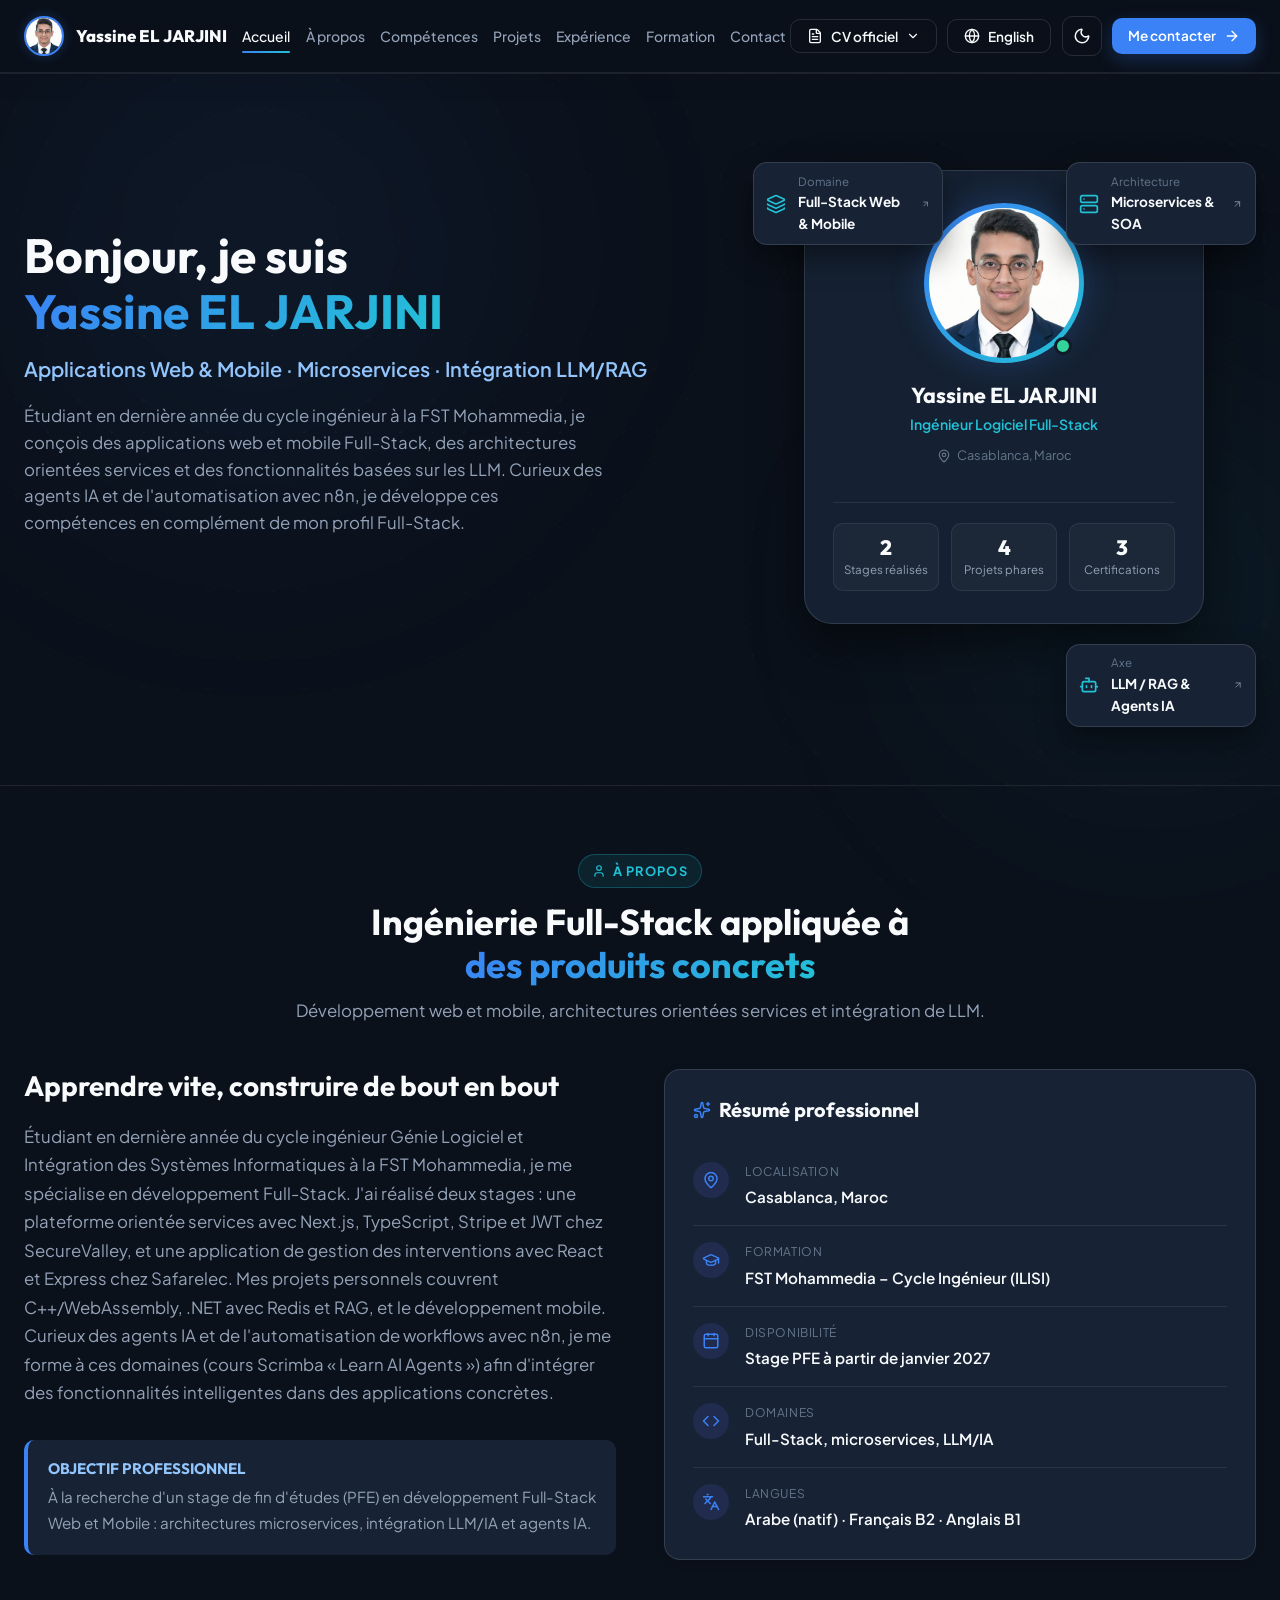
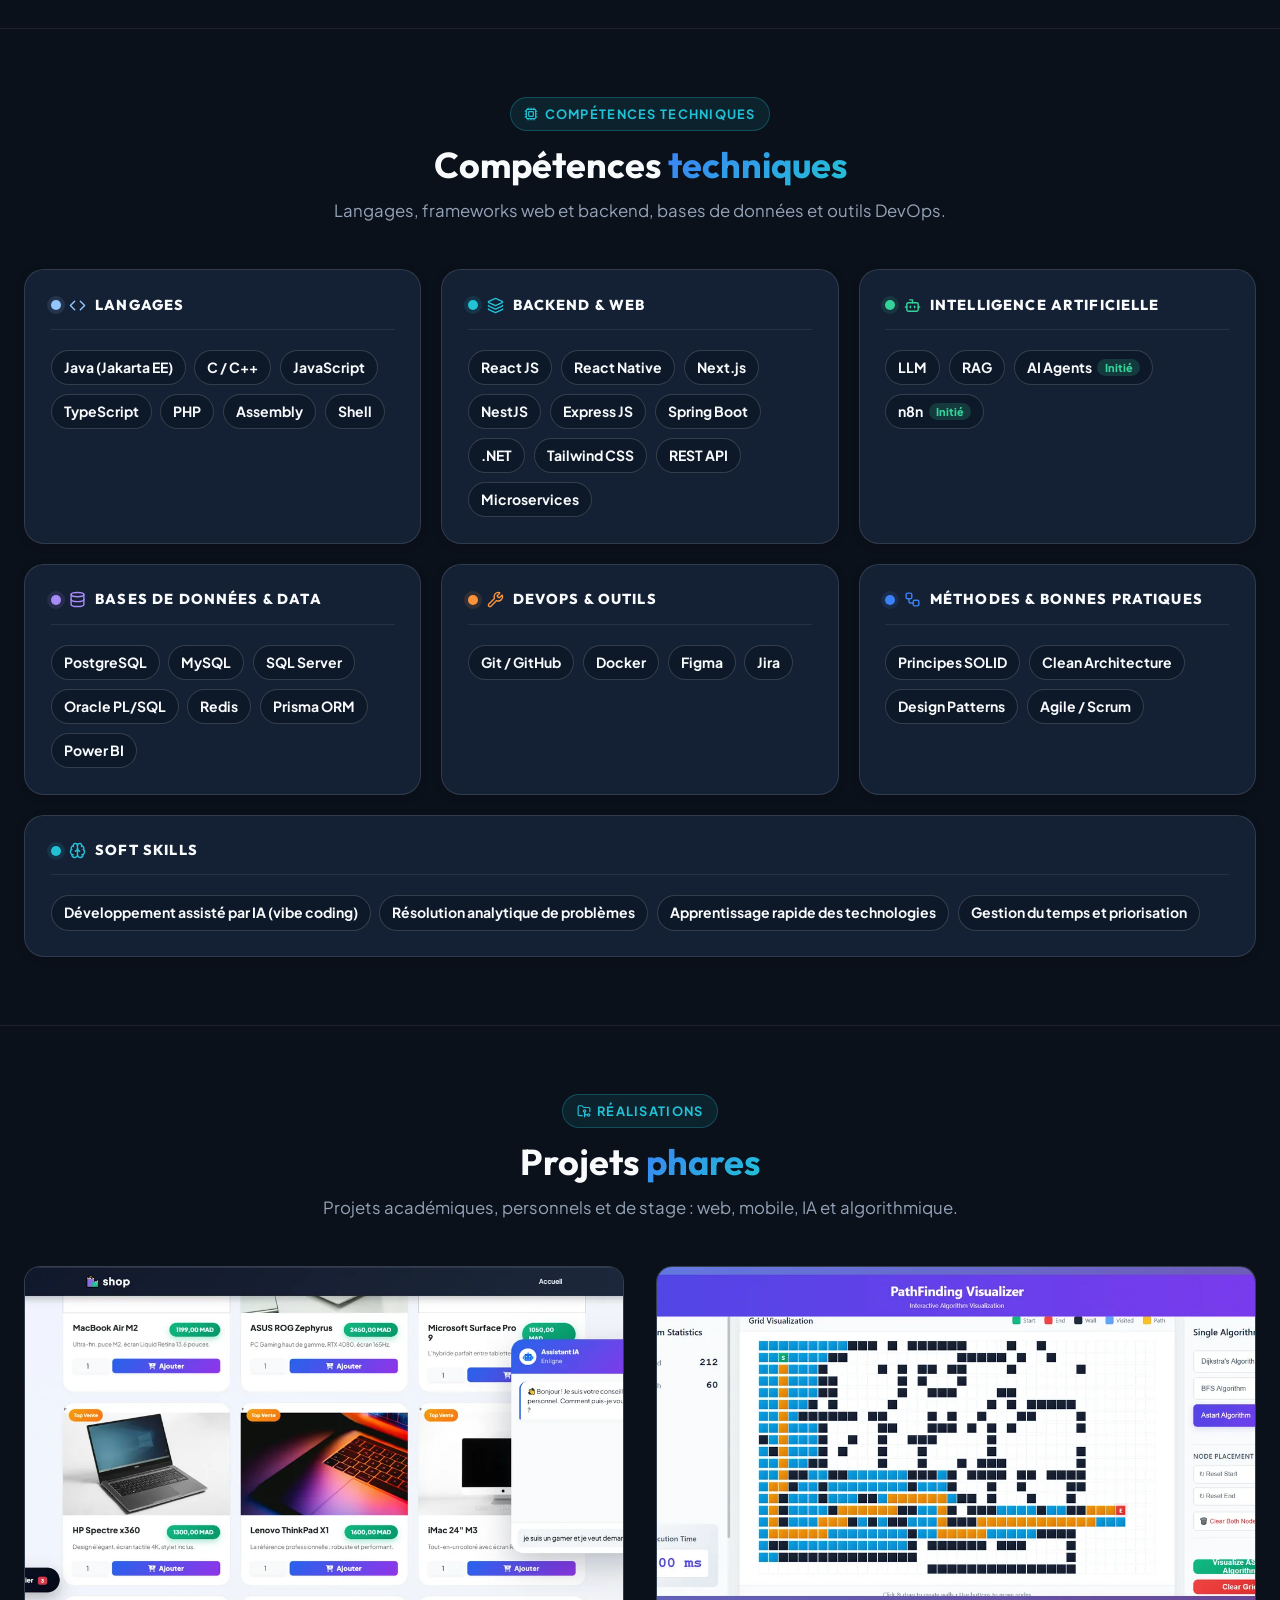
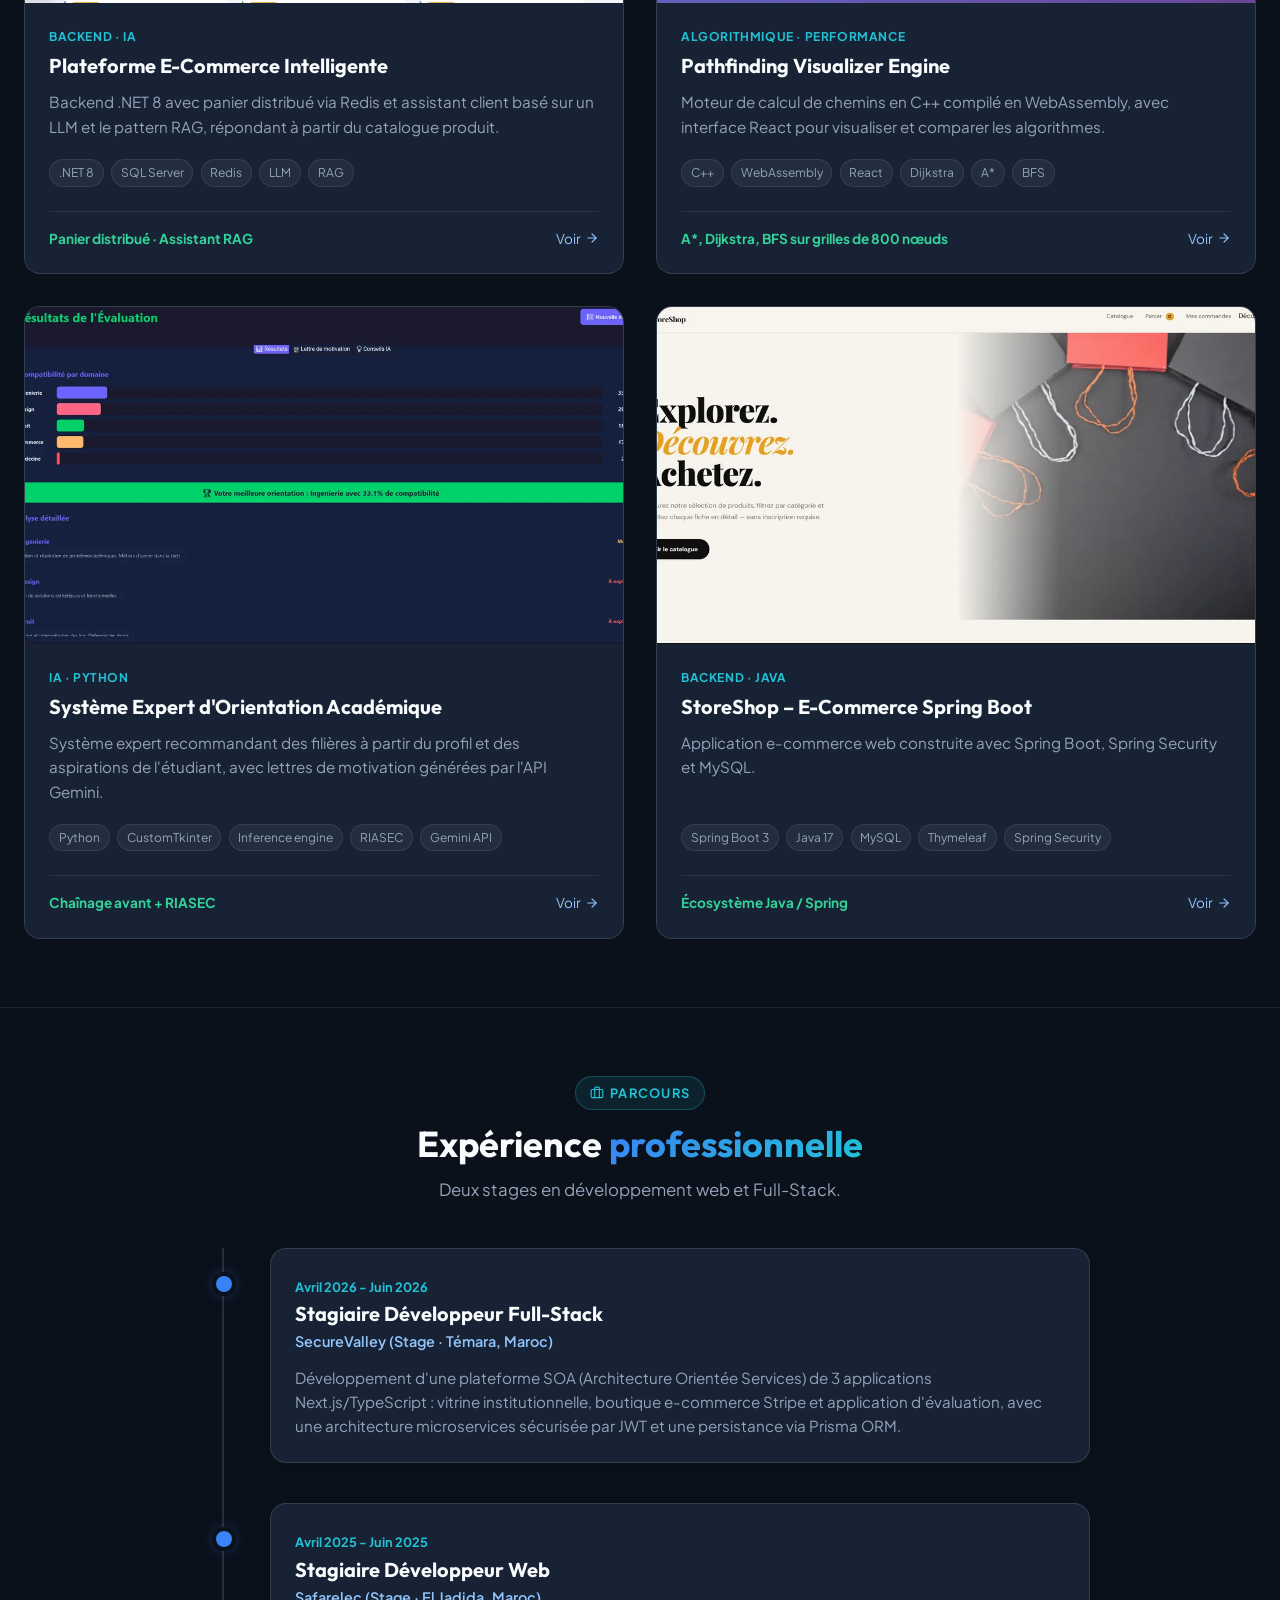
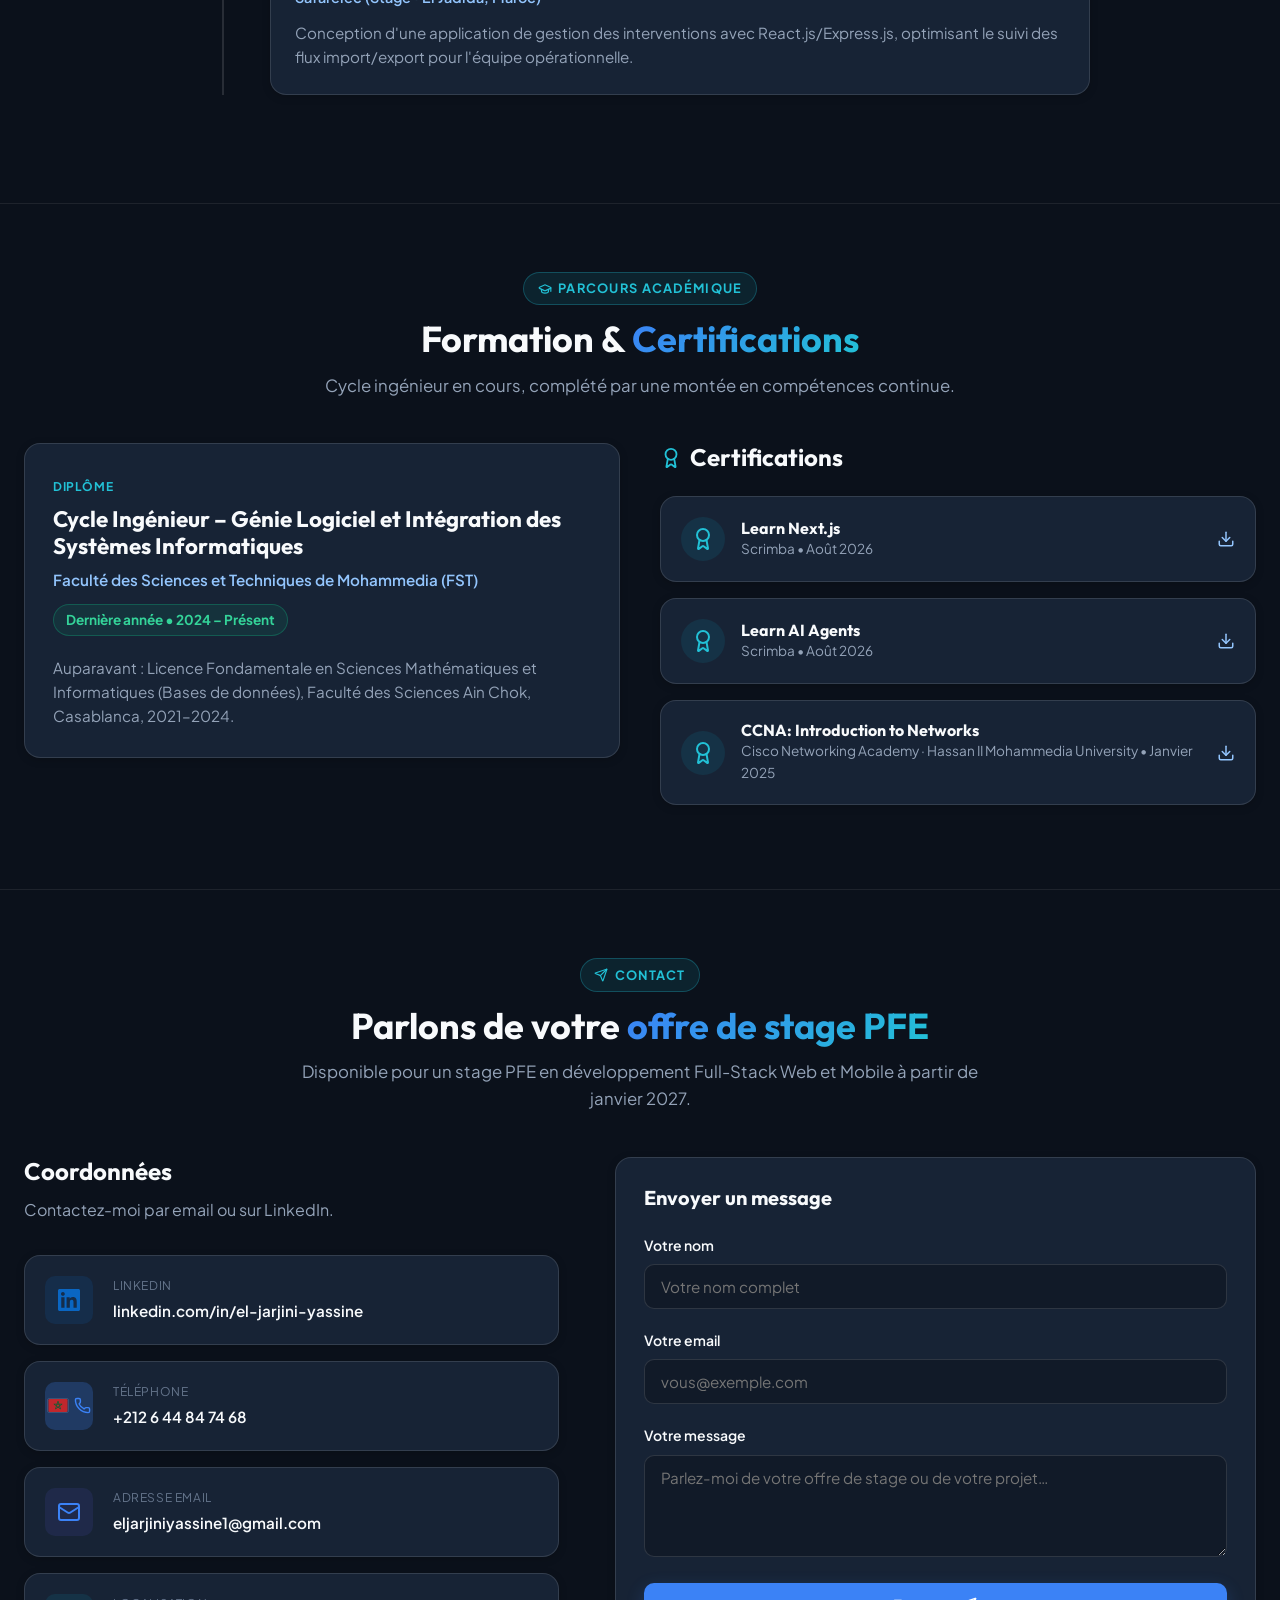
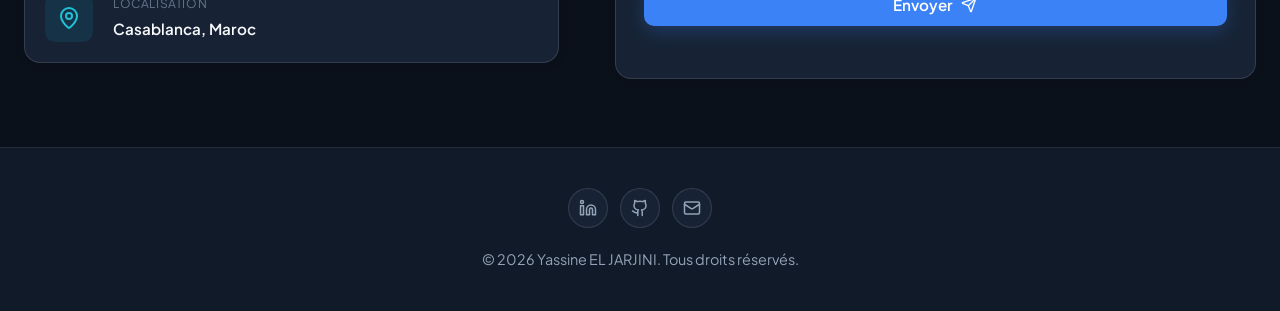
==== index.html @ 556121c2 "Merge branch 'main' of https://github.com/yassine-dev1/interactive-Porfolio" ====
<!DOCTYPE html>
<html lang="fr" class="dark" dir="ltr">
<head>
  <meta charset="UTF-8">
  <meta name="viewport" content="width=device-width, initial-scale=1.0">
  <title>Yassine EL JARJINI | Ingénieur Logiciel Full-Stack</title>
  <meta name="description" content="Portfolio de Yassine EL JARJINI : étudiant ingénieur Full-Stack (FST Mohammedia), à la recherche d'un stage PFE à partir de janvier 2027.">
  <meta name="keywords" content="Yassine EL JARJINI, Full-Stack, Next.js, TypeScript, NestJS, Spring Boot, .NET, React, microservices, LLM, RAG, stage PFE, FST Mohammedia, Casablanca">
  <meta name="author" content="Yassine EL JARJINI">
  <link rel="icon" type="image/svg+xml" sizes="any" href="favicon.svg">
  <link rel="icon" type="image/png" sizes="32x32" href="favicon-32.png">
  <link rel="apple-touch-icon" href="apple-touch-icon.png">
  <link rel="canonical" href="__SITE_URL__/">
  <meta property="og:type" content="website">
  <meta property="og:title" content="Yassine El Jarjini | Ingénieur Logiciel Full-Stack">
  <meta property="og:description" content="Étudiant ingénieur Full-Stack à la recherche d'un stage PFE à partir de janvier 2027.">
  <meta property="og:url" content="__SITE_URL__/">
  <meta property="og:image" content="__SITE_URL__/assets/images/og-cover.jpg">
  <meta property="og:image:width" content="1200">
  <meta property="og:image:height" content="630">
  <meta property="og:image:alt" content="Yassine El Jarjini, Ingénieur Logiciel Full-Stack, disponible pour un stage PFE à partir de janvier 2027">
  <meta property="og:locale" content="fr_FR">
  <meta property="og:locale:alternate" content="en_US">
  <meta name="twitter:card" content="summary_large_image">
  <meta name="twitter:title" content="Yassine El Jarjini | Ingénieur Logiciel Full-Stack">
  <meta name="twitter:description" content="Étudiant ingénieur Full-Stack à la recherche d'un stage PFE à partir de janvier 2027.">
  <meta name="twitter:image" content="__SITE_URL__/assets/images/og-cover.jpg">
  <meta name="theme-color" content="#0b111b">
  <script type="application/ld+json">
  {
    "@context": "https://schema.org",
    "@type": "Person",
    "name": "Yassine El Jarjini",
    "jobTitle": "Full-Stack Software Engineer",
    "url": "__SITE_URL__/",
    "image": "__SITE_URL__/assets/images/og-cover.jpg",
    "sameAs": [
      "https://www.linkedin.com/in/el-jarjini-yassine/",
      "https://github.com/yassine-dev1"
    ],
    "alumniOf": { "@type": "CollegeOrUniversity", "name": "FST Mohammedia" },
    "knowsAbout": ["Java", "TypeScript", "React", "Next.js", "NestJS", "Spring Boot", ".NET", "PostgreSQL", "Docker", "LLM and RAG"],
    "address": {
      "@type": "PostalAddress",
      "addressLocality": "Casablanca",
      "addressCountry": "MA"
    }
  }
  </script>

  <!-- Google Fonts: Outfit and Plus Jakarta Sans -->
  <link rel="preconnect" href="https://fonts.googleapis.com">
  <link rel="preconnect" href="https://fonts.gstatic.com" crossorigin>
  <link href="https://fonts.googleapis.com/css2?family=Outfit:wght@700;800&family=Plus+Jakarta+Sans:wght@400;500;600;700&display=swap" rel="stylesheet">

  <!-- Portfolio Config -->
  <script src="config.js"></script>

  <link rel="stylesheet" href="assets/css/base.css">
  <link rel="stylesheet" href="assets/css/layout.css">
  <link rel="stylesheet" href="assets/css/components.css">
  <link rel="stylesheet" href="assets/css/animations.css">
</head>
<body>
  <a class="skip-link" href="#main" data-i18n="skip_to_content">Skip to content</a>
  <div class="ambient-glow">
    <div class="ambient-blob-1"></div>
    <div class="ambient-blob-2"></div>
  </div>
  <div class="bg-grid-pattern"></div>

  <!-- SITE HEADER -->
  <header class="site-header">
    <div class="container nav-container">
      <a href="#hero" class="brand-logo">
        <div class="brand-avatar">
          <img src="profile.jpg" alt="Yassine EL JARJINI" id="navBrandAvatarImg" width="40" height="40" fetchpriority="high">
        </div>
        <span id="navBrandName">Yassine EL JARJINI</span>
      </a>

      <nav>
        <ul class="nav-links">
          <li><a href="#hero" class="nav-link active" data-i18n="nav_home">Home</a></li>
          <li><a href="#about" class="nav-link" data-i18n="nav_about">About</a></li>
          <li><a href="#skills" class="nav-link" data-i18n="nav_skills">Skills</a></li>
          <li><a href="#projects" class="nav-link" data-i18n="nav_projects">Projects</a></li>
          <li><a href="#experience" class="nav-link" data-i18n="nav_experience">Experience</a></li>
          <li><a href="#education" class="nav-link" data-i18n="nav_education">Credentials</a></li>
          <li><a href="#contact" class="nav-link" data-i18n="nav_contact">Contact</a></li>
        </ul>
      </nav>

      <div class="nav-actions">
        <!-- Top bar Official CV PDF download -->
        <div class="cv-dropdown" id="cvDropdown">
<button type="button" class="btn btn-glass btn-sm" id="topCvDownloadBtn" onclick="toggleCvMenu(event)" aria-haspopup="true" aria-expanded="false" title="CV (PDF)">
<i data-lucide="file-text" class="u-icon-16"></i>
<span class="cv-text-long" data-i18n="nav_download_cv">Official CV</span>
<span class="cv-text-short u-hidden">CV</span>
<i data-lucide="chevron-down" class="u-icon-14"></i>
</button>
<div class="cv-menu" id="cvMenu" role="menu">
<a role="menuitem" id="cvLinkFr" href="resumes/Resume_Yassine_Eljarjini_FR.pdf" download onclick="downloadOfficialCv(event,'fr')"><i data-lucide="file-down" class="u-icon-16"></i> Français <span class="cv-lang">PDF</span></a>
<a role="menuitem" id="cvLinkEn" href="resumes/Resume_Yassine_Eljarjini_EN.pdf" download onclick="downloadOfficialCv(event,'en')"><i data-lucide="file-down" class="u-icon-16"></i> English <span class="cv-lang">PDF</span></a>
</div>
</div>

        <!-- Language toggle -->
        <button id="langToggleBtn" class="btn btn-glass btn-sm" onclick="toggleLanguage()" title="Switch Language">
          <i data-lucide="globe" class="u-icon-16"></i>
          <span id="langBtnText">English</span>
        </button>

        <!-- Theme toggle -->
        <button id="themeToggleBtn" class="btn btn-glass btn-icon" onclick="toggleTheme()" title="Toggle Dark/Light Mode">
          <i data-lucide="moon" id="themeIcon" class="u-icon-18"></i>
        </button>

        <a href="#contact" class="btn btn-primary btn-sm btn-get-in-touch">
          <span data-i18n="btn_get_in_touch">Get in Touch</span>
          <i data-lucide="arrow-right" class="u-icon-16"></i>
        </a>

        <button class="mobile-menu-btn" onclick="toggleMobileMenu()" aria-label="Menu">
          <i data-lucide="menu" class="u-icon-20"></i>
        </button>
      </div>
    </div>

    <div class="mobile-drawer" id="mobileDrawer">
      <a href="#hero" class="nav-link" onclick="closeMobileMenu()" data-i18n="nav_home">Home</a>
      <a href="#about" class="nav-link" onclick="closeMobileMenu()" data-i18n="nav_about">About</a>
      <a href="#skills" class="nav-link" onclick="closeMobileMenu()" data-i18n="nav_skills">Skills</a>
      <a href="#projects" class="nav-link" onclick="closeMobileMenu()" data-i18n="nav_projects">Projects</a>
      <a href="#experience" class="nav-link" onclick="closeMobileMenu()" data-i18n="nav_experience">Experience</a>
      <a href="#education" class="nav-link" onclick="closeMobileMenu()" data-i18n="nav_education">Credentials</a>
      <a href="#contact" class="nav-link" onclick="closeMobileMenu()" data-i18n="nav_contact">Contact</a>
      <div class="mobile-drawer-actions">
        <a href="#contact" class="btn btn-primary u-justify-center" onclick="closeMobileMenu()">
          <span data-i18n="btn_get_in_touch">Get in Touch</span>
          <i data-lucide="arrow-right" class="u-icon-16"></i>
        </a>
      </div>
    </div>
  </header>

  <main id="main" tabindex="-1">
    <!-- HERO SECTION (THE BELOVED CAMERA CARD WITH STATS & SAFE FLOATING BADGES) -->
    <section id="hero" class="page-section hero-section">
      <div class="container hero-grid">
        <div class="hero-content">
          <div class="hero-badge-pill">
            <span class="pulse-dot"></span>
            <span id="heroAvailabilityPill">Available for High-Impact Projects & Roles</span>
          </div>

          <h1 class="hero-title">
            <span data-i18n="hero_greeting" id="heroGreetingText">Hi, I'm</span> <span class="text-gradient" id="heroFullName">Yassine EL JARJINI</span>
          </h1>

          <p class="hero-headline" id="heroHeadline">
            AI Automation Specialist & Systems Developer
          </p>

          <p class="hero-intro" id="heroIntro">
            Étudiant en dernière année du cycle ingénieur à la FST Mohammedia, je conçois des applications web et mobile Full-Stack, des architectures orientées services et des fonctionnalités basées sur les LLM.
          </p>

          <div class="hero-actions">
            <a href="#projects" class="btn btn-primary">
              <span data-i18n="hero_explore_btn">Explore Projects</span>
              <i data-lucide="sparkles" class="u-icon-18"></i>
            </a>

            <a id="heroDownloadCv" class="btn btn-glass" download>
              <i data-lucide="download" class="u-icon-18"></i>
              <span data-i18n="hero_download_cv_btn">Download my CV</span>
            </a>
          </div>

          <div class="hero-socials">
            <a href="https://www.linkedin.com/in/el-jarjini-yassine/" id="heroSocialLinkedin" target="_blank" rel="noopener noreferrer" class="social-icon-btn" title="LinkedIn">
              <svg xmlns="http://www.w3.org/2000/svg" width="18" height="18" viewBox="0 0 24 24" fill="none" stroke="currentColor" stroke-width="2" stroke-linecap="round" stroke-linejoin="round"><path d="M16 8a6 6 0 0 1 6 6v7h-4v-7a2 2 0 0 0-2-2 2 2 0 0 0-2 2v7h-4v-7a6 6 0 0 1 6-6z"/><rect x="2" y="9" width="4" height="12"/><circle cx="4" cy="4" r="2"/></svg>
            </a>
            <a href="https://github.com/yassine-dev1" id="heroSocialGithub" target="_blank" rel="noopener noreferrer" class="social-icon-btn" title="GitHub">
              <svg xmlns="http://www.w3.org/2000/svg" width="18" height="18" viewBox="0 0 24 24" fill="none" stroke="currentColor" stroke-width="2" stroke-linecap="round" stroke-linejoin="round"><path d="M15 22v-4a4.8 4.8 0 0 0-1-3.5c3 0 6-2 6-5.5.08-1.25-.27-2.48-1-3.5.28-1.15.28-2.35 0-3.5 0 0-1 0-3 1.5-2.64-.5-5.36-.5-8 0C6 2 5 2 5 2c-.3 1.15-.3 2.35 0 3.5A5.403 5.403 0 0 0 4 9c0 3.5 3 5.5 6 5.5-.39.49-.68 1.05-.85 1.65-.17.6-.22 1.23-.15 1.85v4"/><path d="M9 18c-4.51 2-5-2-7-2"/></svg>
            </a>
            <a href="mailto:eljarjiniyassine1@gmail.com" id="heroSocialEmail" class="social-icon-btn" title="Email Direct">
              <i data-lucide="mail" class="u-icon-18"></i>
            </a>
          </div>
        </div>

        <!-- HERO VISUAL PORTRAIT (THE BELOVED CAMERA CARD WITH STATS & SAFE FLOATING BADGES) -->
        <div class="hero-visual-wrap" id="heroVisualWrap">
          <!-- Floating Badges dynamically inserted with SAFE classes -->
          <div id="heroFloatingBadgesContainer"></div>

          <div class="hero-main-card">
            <div class="hero-avatar-frame">
              <img src="profile.jpg" alt="Yassine EL JARJINI" id="heroAvatarCardImg" width="320" height="320" fetchpriority="high">
              <span class="hero-online-status" title="Active & Ready"></span>
            </div>

            <h3 class="card-hero-name" id="cardHeroName">Yassine EL JARJINI</h3>
            <p class="card-hero-title" id="cardHeroTitle">AI Automation Specialist & Systems Developer</p>
            <div class="card-location">
              <i data-lucide="map-pin" class="u-icon-14"></i>
              <span id="cardHeroLocation">Casablanca, Maroc</span>
            </div>

            <div class="hero-stats-grid" id="cardHeroStatsGrid">
              <!-- 3 stat pills inside the camera card -->
            </div>
          </div>
        </div>
      </div>
    </section>

    <!-- ABOUT SECTION (WITH 5 PROFESSIONAL SUMMARY KEY FACTS) -->
    <section id="about" class="page-section section-border-top">
      <div class="container">
        <div class="section-title-wrap">
          <span class="section-eyebrow"><i data-lucide="user" class="u-icon-14"></i> <span data-i18n="about_eyebrow">About Me</span></span>
          <h2 class="section-heading"><span data-i18n="about_heading_1">Engineering Mindset Applied to</span> <span class="text-gradient" data-i18n="about_heading_2">Intelligent Automation</span></h2>
          <p class="section-subheading" data-i18n="about_subheading">A synthesis of software orchestration, AI models, and biomedical precision.</p>
        </div>

        <div class="about-grid">
          <div class="about-text">
            <h3 id="aboutHeadlineText" class="about-headline"></h3>
            <p id="aboutMeP1"></p>
            
            <div class="career-vision">
              <h4 data-i18n="career_vision_label" class="career-vision-title">Career Vision</h4>
              <p id="careerObjectiveText" class="career-objective"></p>
            </div>
          </div>

          <!-- Key Facts Card (All 5 Professional Summary items) -->
          <div class="key-facts-card">
            <h4 class="summary-heading">
              <i data-lucide="sparkles" class="summary-icon"></i>
              <span data-i18n="summary_card_title">Professional Summary</span>
            </h4>
            
            <div id="keyFactsList">
              <!-- 5 synchronized summary items injected here -->
            </div>
          </div>
        </div>
      </div>
    </section>

    <!-- SKILLS SECTION (OPTIMIZED: 4 COLUMNS ON DESKTOP, 3 ON MEDIUM, 2 ON TABLET, 1 ON MOBILE) -->
    <section id="skills" class="page-section section-border-top">
      <div class="container">
        <div class="section-title-wrap">
          <span class="section-eyebrow"><i data-lucide="cpu" class="u-icon-14"></i> <span data-i18n="skills_eyebrow">Technical Mastery</span></span>
          <h2 class="section-heading"><span data-i18n="skills_heading_1">Categorized Technical</span> <span class="text-gradient" data-i18n="skills_heading_2">Competencies</span></h2>
          <p class="section-subheading" data-i18n="skills_subheading">Structured across workflow automation, backend AI systems, embedded IoT, and operational optimization.</p>
        </div>

        <div class="skills-categories-grid" id="skillsContainer">
          <!-- 4 Category skill cards injected dynamically with complete descriptions -->
        </div>
      </div>
    </section>

    <section id="projects" class="page-section section-border-top">
      <div class="container">
        <div class="section-title-wrap">
          <span class="section-eyebrow"><i data-lucide="folder-git-2" class="u-icon-14"></i> <span data-i18n="projects_eyebrow">Engineering Portfolio</span></span>
          <h2 class="section-heading"><span data-i18n="projects_heading_1">Featured Systems &</span> <span class="text-gradient" data-i18n="projects_heading_2">Automations</span></h2>
          <p class="section-subheading" data-i18n="projects_subheading">Real-world production automations, health-tech hardware prototypes, and interactive cloud applications.</p>
        </div>

        <div class="projects-grid" id="projectsGrid">
          <!-- Project cards injected dynamically -->
        </div>
      </div>
    </section>

    <!-- EXPERIENCE SECTION -->
    <section id="experience" class="page-section section-border-top">
      <div class="container">
        <div class="section-title-wrap">
          <span class="section-eyebrow"><i data-lucide="briefcase" class="u-icon-14"></i> <span data-i18n="exp_eyebrow">Work History</span></span>
          <h2 class="section-heading"><span data-i18n="exp_heading_1">Professional Experience &</span> <span class="text-gradient" data-i18n="exp_heading_2">Fellowships</span></h2>
          <p class="section-subheading" data-i18n="exp_subheading">Practical track record in enterprise process automation and system deployment.</p>
        </div>

        <div class="timeline" id="experienceTimeline">
          <!-- Experience items injected dynamically -->
        </div>
      </div>
    </section>

    <!-- EDUCATION & CERTIFICATIONS -->
    <section id="education" class="page-section section-border-top">
      <div class="container">
        <div class="section-title-wrap">
          <span class="section-eyebrow"><i data-lucide="graduation-cap" class="u-icon-14"></i> <span data-i18n="edu_eyebrow">Academic Foundation</span></span>
          <h2 class="section-heading"><span data-i18n="edu_heading_1">Education &</span> <span class="text-gradient" data-i18n="edu_heading_2">Certifications</span></h2>
          <p class="section-subheading" data-i18n="edu_subheading">Rigorous medical-technical foundation coupled with continuous technology upskilling.</p>
        </div>

        <div class="edu-cert-grid">
          <div id="educationMainCard">
            <!-- Education degree card -->
          </div>

          <div>
            <h3 class="section-subheading-title">
              <i data-lucide="award" class="cert-icon-glyph"></i>
              <span data-i18n="cert_heading">Specialized Certifications</span>
            </h3>
            <div id="certificationsList">
              <!-- Cert cards -->
            </div>

          </div>
        </div>
      </div>
    </section>

    <!-- CONTACT SECTION -->
    <section id="contact" class="page-section section-border-top">
      <div class="container">
        <div class="section-title-wrap">
          <span class="section-eyebrow"><i data-lucide="send" class="u-icon-14"></i> <span data-i18n="contact_eyebrow">Direct Outreach</span></span>
          <h2 class="section-heading"><span data-i18n="contact_heading_1">Let's Discuss Your</span> <span class="text-gradient" data-i18n="contact_heading_2">Next Automation</span></h2>
          <p class="section-subheading" data-i18n="contact_subheading">Ready to streamline your business pipelines or collaborate on innovative systems.</p>
        </div>

        <div class="contact-grid">
          <div>
            <h3 data-i18n="contact_channel_title" class="contact-heading">Direct Channels</h3>
            <p data-i18n="contact_channel_desc" class="contact-description">Feel free to connect via WhatsApp, email, or schedule a technical call.</p>

            <a href="https://www.linkedin.com/in/el-jarjini-yassine/" target="_blank" rel="noopener noreferrer" class="contact-method-card" id="contactLinkedinCard">
              <div class="contact-icon-box contact-icon-box--linkedin"><svg xmlns="http://www.w3.org/2000/svg" width="22" height="22" viewBox="0 0 24 24" fill="currentColor" aria-hidden="true"><path d="M20.447 20.452h-3.554v-5.569c0-1.328-.027-3.037-1.852-3.037-1.853 0-2.136 1.445-2.136 2.939v5.667H9.351V9h3.414v1.561h.046c.477-.9 1.637-1.85 3.37-1.85 3.601 0 4.267 2.37 4.267 5.455v6.286zM5.337 7.433c-1.144 0-2.063-.926-2.063-2.065 0-1.138.92-2.063 2.063-2.063 1.14 0 2.064.925 2.064 2.063 0 1.139-.925 2.065-2.064 2.065zm1.782 13.019H3.555V9h3.564v11.452zM22.225 0H1.771C.792 0 0 .774 0 1.729v20.542C0 23.227.792 24 1.771 24h20.451C23.2 24 24 23.227 24 22.271V1.729C24 .774 23.2 0 22.222 0h.003z"/></svg></div>
              <div>
                <div class="fact-label" data-i18n="contact_whatsapp_label">LinkedIn</div>
                <div class="fact-value" id="contactLinkedinText">linkedin.com/in/el-jarjini-yassine</div>
              </div>
            </a>

            <a href="tel:+212644847468" class="contact-method-card" id="contactPhoneCard">
              <div class="contact-icon-box contact-icon-box--phone">
                <svg class="country-flag" id="contactMoroccoFlag" xmlns="http://www.w3.org/2000/svg" viewBox="0 0 22 15" role="img" aria-label="Maroc">
                  <rect width="22" height="15" rx="1.5" fill="#C1272D"/>
                  <path d="M11 2.5 13.94 11.55 6.24 5.95 15.76 5.95 8.06 11.55Z" fill="none" stroke="#006233" stroke-width="0.85" stroke-linejoin="round"/>
                </svg>
                <i data-lucide="phone" class="contact-phone-icon" aria-hidden="true"></i>
              </div>
              <div>
                <div class="fact-label" data-i18n="contact_phone_label">Phone</div>
                <div class="fact-value" id="contactPhoneText">+212 6 44 84 74 68</div>
              </div>
            </a>

            <a href="mailto:eljarjiniyassine1@gmail.com" class="contact-method-card">
              <div class="contact-icon-box">
                <i data-lucide="mail"></i>
              </div>
              <div>
                <div class="fact-label" data-i18n="contact_email_label">Email Address</div>
                <div class="fact-value" id="contactEmailText">eljarjiniyassine1@gmail.com</div>
              </div>
            </a>

            <div class="contact-method-card">
              <div class="contact-icon-box contact-icon-box--location">
                <i data-lucide="map-pin"></i>
              </div>
              <div>
                <div class="fact-label" data-i18n="contact_location_label">Location</div>
                <div class="fact-value" id="contactLocationText">Casablanca, Maroc</div>
              </div>
            </div>
          </div>

          <!-- Contact Form -->
          <div class="key-facts-card">
            <h4 data-i18n="form_title" class="contact-form-heading">Send a Direct Message</h4>
            <form onsubmit="handleContactSubmit(event)">
              <div class="form-group">
                <label class="form-label" data-i18n="form_name">Your Name</label>
                <input type="text" class="form-input" required data-i18n-placeholder="form_name_placeholder" placeholder="Your full name">
              </div>
              <div class="form-group">
                <label class="form-label" data-i18n="form_email">Your Email</label>
                <input type="email" class="form-input" required data-i18n-placeholder="form_email_placeholder" placeholder="you@example.com">
              </div>
              <div class="form-group">
                <label class="form-label" data-i18n="form_msg">Project Overview / Inquiry</label>
                <textarea class="form-textarea" rows="4" required data-i18n-placeholder="form_message_placeholder" placeholder="Tell me about your internship offer or project..."></textarea>
              </div>
              <button type="submit" class="btn btn-primary form-submit">
                <span data-i18n="form_send">Transmit Message</span>
                <i data-lucide="send" class="u-icon-16"></i>
              </button>
            </form>
            <p id="contactSubmitStatus" class="contact-submit-status" aria-live="polite" hidden>
              <span data-i18n="form_mailto_status"></span>
              <a id="contactStatusEmail" href="mailto:eljarjiniyassine1@gmail.com"></a>
              <button type="button" id="copyContactEmail" class="btn btn-glass btn-sm" onclick="copyContactEmail()" data-i18n="form_copy_email">Copy email</button>
            </p>
          </div>
        </div>
      </div>
    </section>
  </main>

  <!-- FOOTER -->
  <footer class="site-footer">
    <div class="container footer-container">
      <div class="hero-socials footer-socials">
        <a href="https://www.linkedin.com/in/el-jarjini-yassine/" target="_blank" rel="noopener noreferrer" class="social-icon-btn" title="LinkedIn">
          <svg xmlns="http://www.w3.org/2000/svg" width="18" height="18" viewBox="0 0 24 24" fill="none" stroke="currentColor" stroke-width="2" stroke-linecap="round" stroke-linejoin="round"><path d="M16 8a6 6 0 0 1 6 6v7h-4v-7a2 2 0 0 0-2-2 2 2 0 0 0-2 2v7h-4v-7a6 6 0 0 1 6-6z"/><rect x="2" y="9" width="4" height="12"/><circle cx="4" cy="4" r="2"/></svg>
        </a>
        <a href="https://github.com/yassine-dev1" target="_blank" rel="noopener noreferrer" class="social-icon-btn" title="GitHub">
          <svg xmlns="http://www.w3.org/2000/svg" width="18" height="18" viewBox="0 0 24 24" fill="none" stroke="currentColor" stroke-width="2" stroke-linecap="round" stroke-linejoin="round"><path d="M15 22v-4a4.8 4.8 0 0 0-1-3.5c3 0 6-2 6-5.5.08-1.25-.27-2.48-1-3.5.28-1.15.28-2.35 0-3.5 0 0-1 0-3 1.5-2.64-.5-5.36-.5-8 0C6 2 5 2 5 2c-.3 1.15-.3 2.35 0 3.5A5.403 5.403 0 0 0 4 9c0 3.5 3 5.5 6 5.5-.39.49-.68 1.05-.85 1.65-.17.6-.22 1.23-.15 1.85v4"/><path d="M9 18c-4.51 2-5-2-7-2"/></svg>
        </a>
        <a href="mailto:eljarjiniyassine1@gmail.com" class="social-icon-btn" title="Email Direct">
          <i data-lucide="mail" class="u-icon-18"></i>
        </a>
      </div>
      <p class="footer-copy">
        © 2026 <span id="footerBrandName">Yassine EL JARJINI</span>. <span data-i18n="footer_rights">All rights reserved.</span>
      </p>
    </div>
  </footer>

  <!-- PROJECT MODAL -->
  <div class="modal-overlay" id="projectModal" onclick="closeProjectModal(event)">
    <div class="modal-content" onclick="event.stopPropagation()">
      <button class="modal-close-btn" onclick="closeProjectModal()">&times;</button>
      <div id="modalBody"></div>
    </div>
  </div>

  <script src="assets/js/data.js"></script>
  <script src="assets/js/icons.js"></script>
  <script src="assets/js/i18n.js"></script>
  <script src="assets/js/rendering.js"></script>
  <script src="assets/js/ui.js"></script>
</body>
</html>
---- assets/css/base.css ----
/* Base tokens, reset and global primitives. */

/* ==========================================================================
       DESIGN TOKENS & ROBUST AESTHETICS
       ========================================================================== */
:root {
  --bg-base: #0b111b;
  --bg-surface: #111a28;
  --bg-surface-elevated: #172335;
  --bg-glass: rgba(11, 17, 27, 0.92);
  --bg-glass-card: rgba(23, 35, 53, 0.92);

  --border-subtle: rgba(255, 255, 255, 0.08);
  --border-card: rgba(255, 255, 255, 0.12);
  --border-focus: #60a5fa;

  --text-primary: #f8fafc;
  --text-secondary: #94a3b8;
  --text-tertiary: #64748b;
  --text-on-primary: #ffffff;
  --accent-linkedin: #0a66c2;
  --print-bg: #ffffff;
  --print-text: #000000;
  --print-border: #cccccc;
  --print-border-subtle: #dddddd;

  --primary: #3b82f6;
  --primary-light: #93c5fd;
  --primary-glow: rgba(59, 130, 246, 0.24);
  --accent-cyan: #22c1d6;
  --accent-emerald: #34d399;
  --accent-violet: #a78bfa;
  --accent-orange: #fb923c;
  --gradient-accent: linear-gradient(135deg, #3b82f6 0%, #22c1d6 100%);

  --skill-card-surface: #142033;
  --skill-chip-bg: rgba(7, 15, 28, 0.42);
  --skill-chip-border: rgba(255, 255, 255, 0.16);
  --skill-chip-hover-bg: #123b6b;
  --skill-chip-hover-border: #93c5fd;
  --skill-hover-shadow: rgba(34, 193, 214, 0.18);

  --font-display: "Outfit", sans-serif;
  --font-sans:
    "Plus Jakarta Sans", -apple-system, BlinkMacSystemFont, sans-serif;

  --radius-sm: 6px;
  --radius-md: 10px;
  --radius-lg: 14px;
  --radius-xl: 16px;
  --radius-card: 16px;
  --radius-full: 9999px;

  --shadow-sm: 0 2px 8px rgba(0, 0, 0, 0.18);
  --shadow-md: 0 12px 28px rgba(0, 0, 0, 0.24);
  --shadow-lg: 0 20px 44px rgba(0, 0, 0, 0.34);

  --transition-fast: 150ms cubic-bezier(0.4, 0, 0.2, 1);
  --transition-normal: 250ms cubic-bezier(0.4, 0, 0.2, 1);
  --transition-slow: 400ms cubic-bezier(0.16, 1, 0.3, 1);
}

html.light {
  --bg-base: #f4f7fb;
  --bg-surface: #ffffff;
  --bg-surface-elevated: #edf2f7;
  --bg-glass: rgba(244, 247, 251, 0.94);
  --bg-glass-card: rgba(255, 255, 255, 0.96);

  --border-subtle: rgba(0, 0, 0, 0.08);
  --border-card: rgba(0, 0, 0, 0.1);
  --border-focus: #2563eb;

  --text-primary: #102033;
  --text-secondary: #405268;
  --text-tertiary: #53677d;
  --text-on-primary: #ffffff;
  --accent-linkedin: #0a66c2;
  --print-bg: #ffffff;
  --print-text: #000000;
  --print-border: #cccccc;
  --print-border-subtle: #dddddd;

  --primary: #2563eb;
  --primary-light: #1d4ed8;
  --primary-glow: rgba(37, 99, 235, 0.18);
  --accent-cyan: #087f93;
  --accent-emerald: #059669;
  --accent-violet: #7c3aed;
  --accent-orange: #c2410c;
  --gradient-accent: linear-gradient(135deg, #2563eb 0%, #087f93 100%);

  --skill-card-surface: #ffffff;
  --skill-chip-bg: #f4f7fb;
  --skill-chip-border: rgba(16, 32, 51, 0.16);
  --skill-chip-hover-bg: #164e8a;
  --skill-chip-hover-border: #2563eb;
  --skill-hover-shadow: rgba(8, 127, 147, 0.18);

  --shadow-sm: 0 2px 8px rgba(16, 32, 51, 0.06);
  --shadow-md: 0 12px 28px rgba(16, 32, 51, 0.1);
  --shadow-lg: 0 20px 44px rgba(16, 32, 51, 0.14);
}

*,
*::before,
*::after {
  box-sizing: border-box;
  margin: 0;
  padding: 0;
}

html {
  scroll-behavior: smooth;
  font-size: 16px;
}

body {
  background-color: var(--bg-base);
  color: var(--text-primary);
  font-family: var(--font-sans);
  line-height: 1.6;
  overflow-x: hidden;
  min-height: 100vh;
  position: relative;
  transition:
    background-color var(--transition-normal),
    color var(--transition-normal);
}

/* Ambient Glow & Grid */
.ambient-glow {
  position: fixed;
  top: 0;
  left: 0;
  width: 100%;
  height: 100%;
  overflow: hidden;
  pointer-events: none;
  z-index: 0;
}
.ambient-blob-1 {
  position: absolute;
  top: -15%;
  left: -10%;
  width: 60vw;
  height: 60vw;
  border-radius: 50%;
  background: radial-gradient(
    circle,
    rgba(59, 130, 246, 0.08) 0%,
    rgba(59, 130, 246, 0) 70%
  );
  filter: blur(96px);
}
.ambient-blob-2 {
  position: absolute;
  top: 30%;
  right: -15%;
  width: 50vw;
  height: 50vw;
  border-radius: 50%;
  background: radial-gradient(
    circle,
    rgba(34, 193, 214, 0.07) 0%,
    rgba(34, 193, 214, 0) 70%
  );
  filter: blur(104px);
}
.bg-grid-pattern {
  position: fixed;
  top: 0;
  left: 0;
  width: 100%;
  height: 100%;
  background-image: radial-gradient(
    rgba(255, 255, 255, 0.045) 1px,
    transparent 1px
  );
  background-size: 32px 32px;
  pointer-events: none;
  z-index: 0;
}
html.light .bg-grid-pattern {
  background-image: radial-gradient(
    rgba(16, 32, 51, 0.045) 1px,
    transparent 1px
  );
}

.container {
  width: 100%;
  max-width: 1360px;
  margin: 0 auto;
  padding: 0 1.5rem;
  position: relative;
  z-index: 1;
}

/* Typography */
h1,
h2,
h3,
h4,
h5,
h6 {
  font-family: var(--font-display);
  font-weight: 700;
  color: var(--text-primary);
  line-height: 1.2;
}
.text-gradient {
  background: var(--gradient-accent);
  -webkit-background-clip: text;
  -webkit-text-fill-color: transparent;
  display: inline-block;
}

:where(a, button, input, textarea, select):focus-visible {
  outline: 3px solid var(--border-focus);
  outline-offset: 3px;
  box-shadow:
    0 0 0 2px var(--bg-base),
    0 0 0 5px var(--border-focus);
}

.u-visually-hidden {
  position: absolute;
  width: 1px;
  height: 1px;
  padding: 0;
  margin: -1px;
  overflow: hidden;
  clip: rect(0, 0, 0, 0);
  white-space: nowrap;
  border: 0;
}
---- assets/css/layout.css ----
/* Page layout, navigation and hero composition. */

/* Top Navigation */
.site-header {
  position: sticky;
  top: 0;
  width: 100%;
  background: var(--bg-glass);
  backdrop-filter: blur(16px);
  -webkit-backdrop-filter: blur(16px);
  border-bottom: 1px solid var(--border-subtle);
  z-index: 100;
  transition: background-color var(--transition-normal);
}
.nav-container {
  display: flex;
  align-items: center;
  justify-content: space-between;
  height: 4.5rem;
}
.brand-logo {
  display: flex;
  align-items: center;
  gap: 0.75rem;
  text-decoration: none;
  color: var(--text-primary);
  font-family: var(--font-display);
  font-weight: 800;
  font-size: 1.25rem;
}
.brand-avatar {
  width: 2.5rem;
  height: 2.5rem;
  border-radius: 50%;
  overflow: hidden;
  border: 2px solid var(--primary);
  box-shadow: 0 0 12px var(--primary-glow);
}
.brand-avatar img {
  width: 100%;
  height: 100%;
  object-fit: cover;
}
.nav-links {
  display: flex;
  align-items: center;
  gap: 1.75rem;
  list-style: none;
}
.nav-link {
  font-size: 0.875rem;
  font-weight: 500;
  color: var(--text-secondary);
  text-decoration: none;
  position: relative;
  padding: 0.25rem 0;
  transition: color var(--transition-fast);
}
.nav-link:hover,
.nav-link.active {
  color: var(--text-primary);
}
.nav-link.active::after {
  content: "";
  position: absolute;
  bottom: -4px;
  left: 0;
  width: 100%;
  height: 2px;
  background: var(--gradient-accent);
  border-radius: var(--radius-full);
}
.nav-actions {
  display: flex;
  align-items: center;
  gap: 0.65rem;
  flex-shrink: 0;
}
.mobile-menu-btn {
  display: none;
  align-items: center;
  justify-content: center;
  width: 2.4rem;
  height: 2.4rem;
  border-radius: var(--radius-md);
  background: var(--bg-surface-elevated);
  border: 1px solid var(--border-card);
  color: var(--text-primary);
  cursor: pointer;
  padding: 0;
  transition: all var(--transition-fast);
}
.mobile-menu-btn:hover {
  border-color: var(--primary);
  color: var(--primary-light);
}
@media (max-width: 1180px) {
  .nav-links {
    display: none;
  }
  .mobile-menu-btn {
    display: inline-flex;
  }
}
@media (max-width: 900px) {
  .nav-actions .btn-get-in-touch {
    display: none;
  }
}
@media (max-width: 640px) {
  .nav-container {
    height: 3.8rem;
    gap: 0.4rem;
  }
  .brand-avatar {
    width: 2.1rem;
    height: 2.1rem;
  }
  .brand-logo span {
    font-size: 1rem;
  }
  .nav-actions {
    gap: 0.25rem;
  }
  #topCvDownloadBtn {
    padding: 0.35rem 0.5rem;
    font-size: 0.75rem;
  }
  #topCvDownloadBtn .cv-text-long {
    display: none;
  }
  #topCvDownloadBtn .cv-text-short {
    display: inline;
  }
  #langToggleBtn {
    padding: 0.35rem 0.5rem;
    font-size: 0.75rem;
  }
  #langToggleBtn .lang-text-long {
    display: none;
  }
  #langToggleBtn .lang-text-short {
    display: inline;
  }
  #themeToggleBtn {
    width: 2rem;
    height: 2rem;
  }
  .mobile-menu-btn {
    width: 2rem;
    height: 2rem;
  }
}
@media (max-width: 420px) {
  .brand-logo span {
    display: none;
  }
}
.mobile-drawer {
  display: none;
  position: fixed;
  top: 4.5rem;
  left: 0;
  width: 100%;
  background: var(--bg-surface-elevated);
  border-bottom: 1px solid var(--border-subtle);
  padding: 1.5rem;
  flex-direction: column;
  gap: 1rem;
  z-index: 99;
  box-shadow: var(--shadow-lg);
}
.mobile-drawer.open {
  display: flex;
}

/* Page Sections */
.page-section {
  padding: 5rem 0;
  position: relative;
}
.skip-link {
  position: fixed;
  z-index: 1000;
  top: 0.5rem;
  left: 0.5rem;
  padding: 0.65rem 1rem;
  color: var(--text-primary);
  background: var(--bg-surface-elevated);
  border: 1px solid var(--border-focus);
  border-radius: var(--radius-md);
  transform: translateY(-160%);
}
.skip-link:focus-visible {
  transform: translateY(0);
}
.section-border-top {
  border-top: 1px solid var(--border-subtle);
}
.section-title-wrap {
  text-align: center;
  max-width: 720px;
  margin: 0 auto 3.5rem auto;
}
.section-eyebrow {
  display: inline-flex;
  align-items: center;
  gap: 0.4rem;
  font-size: 0.8rem;
  font-weight: 700;
  text-transform: uppercase;
  letter-spacing: 0.1em;
  color: var(--accent-cyan);
  margin-bottom: 0.75rem;
  padding: 0.35rem 0.85rem;
  background: rgba(6, 182, 212, 0.1);
  border: 1px solid rgba(6, 182, 212, 0.25);
  border-radius: var(--radius-full);
}
.section-heading {
  font-size: 2.25rem;
  margin-bottom: 0.75rem;
}
.section-subheading {
  font-size: 1.05rem;
  color: var(--text-secondary);
}

.skills-categories-grid {
  display: grid;
  grid-template-columns: repeat(3, minmax(0, 1fr));
  gap: 1.25rem;
  align-items: stretch;
}

@media (max-width: 1099px) {
  .skills-categories-grid {
    grid-template-columns: repeat(2, minmax(0, 1fr));
  }
}

@media (max-width: 639px) {
  .skills-categories-grid {
    grid-template-columns: minmax(0, 1fr);
  }
}

/* ==========================================================================
       HERO SECTION (THE BELOVED CAMERA CARD WITH STATS & SAFE FLOATING BADGES)
       ========================================================================== */
.hero-section {
  padding: 4.5rem 0 3.5rem 0;
}
.hero-grid {
  display: grid;
  grid-template-columns: 1.15fr 0.85fr;
  gap: 3.5rem;
  align-items: center;
}
@media (max-width: 992px) {
  .hero-grid {
    grid-template-columns: 1fr;
    gap: 3rem;
  }
}
.hero-badge-pill {
  display: inline-flex;
  align-items: center;
  gap: 0.5rem;
  padding: 0.35rem 0.85rem;
  border-radius: var(--radius-full);
  background: rgba(16, 185, 129, 0.1);
  border: 1px solid rgba(16, 185, 129, 0.3);
  color: var(--accent-emerald);
  font-size: 0.8125rem;
  font-weight: 600;
  margin-bottom: 1.25rem;
}
.pulse-dot {
  width: 8px;
  height: 8px;
  border-radius: 50%;
  background-color: var(--accent-emerald);
  box-shadow: 0 0 8px var(--accent-emerald);
  animation: pulseAnim 2s infinite;
}

.hero-title {
  font-size: 3.25rem;
  margin-bottom: 1rem;
  line-height: 1.15;
}
.hero-headline {
  font-size: 1.25rem;
  color: var(--primary-light);
  font-weight: 600;
  margin-bottom: 1.25rem;
  line-height: 1.4;
}
.hero-intro {
  font-size: 1.05rem;
  color: var(--text-secondary);
  margin-bottom: 2rem;
  max-width: 580px;
}
.hero-actions {
  display: flex;
  flex-wrap: wrap;
  gap: 1rem;
  align-items: center;
  margin-bottom: 2.5rem;
}
.hero-socials {
  display: flex;
  align-items: center;
  gap: 0.75rem;
}
.social-icon-btn {
  width: 2.5rem;
  height: 2.5rem;
  border-radius: 50%;
  background: var(--bg-surface-elevated);
  border: 1px solid var(--border-card);
  color: var(--text-secondary);
  display: flex;
  align-items: center;
  justify-content: center;
  transition: all var(--transition-fast);
  text-decoration: none;
}
.social-icon-btn:hover {
  background: var(--primary);
  color: var(--text-on-primary);
  border-color: var(--primary);
  transform: translateY(-3px);
}

/* THE HERO CARD */
.hero-visual-wrap {
  position: relative;
  display: flex;
  justify-content: center;
  align-items: center;
  min-height: 520px;
}
.hero-main-card {
  position: relative;
  z-index: 2;
  background: var(--bg-glass-card);
  border: 1px solid var(--border-card);
  border-radius: 28px;
  padding: 2rem 1.75rem;
  box-shadow: 0 20px 50px rgba(0, 0, 0, 0.5);
  width: 100%;
  max-width: 400px;
  text-align: center;
  backdrop-filter: blur(16px);
  -webkit-backdrop-filter: blur(16px);
}
.hero-avatar-frame {
  width: 160px;
  height: 160px;
  border-radius: 50%;
  margin: 0 auto 1.25rem auto;
  position: relative;
  padding: 5px;
  background: var(--gradient-accent);
  box-shadow: 0 0 35px var(--primary-glow);
}
.hero-avatar-frame img {
  width: 100%;
  height: 100%;
  object-fit: cover;
  border-radius: 50%;
  background: var(--bg-surface);
}
.hero-online-status {
  position: absolute;
  bottom: 8px;
  right: 12px;
  width: 18px;
  height: 18px;
  border-radius: 50%;
  background: var(--accent-emerald);
  border: 3px solid var(--bg-surface);
}
.card-hero-name {
  font-size: 1.35rem;
  font-weight: 700;
  margin-bottom: 0.25rem;
}
.card-hero-title {
  font-size: 0.875rem;
  color: var(--accent-cyan);
  font-weight: 600;
  margin-bottom: 0.5rem;
}
.card-location {
  display: inline-flex;
  align-items: center;
  gap: 0.35rem;
  font-size: 0.8rem;
  color: var(--text-tertiary);
  margin-bottom: 1.25rem;
}
.hero-stats-grid {
  display: grid;
  grid-template-columns: repeat(3, minmax(0, 1fr));
  gap: 0.75rem;
  margin-top: 1rem;
  border-top: 1px solid var(--border-subtle);
  padding-top: 1.25rem;
}
.stat-pill {
  background: rgba(255, 255, 255, 0.03);
  border: 1px solid var(--border-subtle);
  border-radius: var(--radius-md);
  padding: 0.75rem 0.5rem;
  text-align: center;
  transition: all var(--transition-fast);
}
.stat-pill:hover {
  border-color: var(--primary);
  background: rgba(99, 102, 241, 0.08);
  transform: translateY(-2px);
}
.stat-number {
  font-family: var(--font-display);
  font-size: 1.3rem;
  font-weight: 800;
  color: var(--text-primary);
  line-height: 1.1;
}
.stat-label {
  font-size: 0.72rem;
  color: var(--text-secondary);
  margin-top: 0.25rem;
  line-height: 1.3;
}

/* CLOSER INTERACTIVE FLOATING BADGES (NEVER OVERLAPS CARD PHOTO/TEXT) */
#heroFloatingBadgesContainer {
  position: absolute;
  top: 0;
  left: 50%;
  transform: translateX(-50%);
  width: 100%;
  max-width: 400px;
  height: 100%;
  pointer-events: none;
  z-index: 5;
}
.floating-badge {
  pointer-events: auto;
  position: absolute;
  background: var(--bg-surface-elevated);
  border: 1px solid var(--border-card);
  border-radius: var(--radius-lg);
  padding: 0.65rem 1rem;
  box-shadow: 0 12px 30px rgba(0, 0, 0, 0.45);
  display: flex;
  align-items: center;
  gap: 0.75rem;
  white-space: nowrap;
  backdrop-filter: blur(12px);
  -webkit-backdrop-filter: blur(12px);
  cursor: pointer;
  text-decoration: none;
  color: var(--text-primary);
  transition: all 0.25s cubic-bezier(0.16, 1, 0.3, 1);
  animation: floatBadge 6s ease-in-out infinite;
}
.floating-badge:hover {
  transform: translateY(-4px) scale(1.05);
  border-color: var(--primary-light);
  box-shadow: 0 16px 36px var(--primary-glow);
  background: var(--bg-surface-elevated);
}
.floating-badge:hover .badge-arrow {
  transform: translate(2px, -2px);
  opacity: 1;
  color: var(--primary-light);
}
html.light .floating-badge {
  background: rgba(255, 255, 255, 0.95);
  border: 1px solid rgba(0, 0, 0, 0.12);
  box-shadow: 0 10px 25px rgba(0, 0, 0, 0.08);
  color: var(--text-primary);
}
html.light .floating-badge .badge-cat {
  color: var(--text-tertiary);
}
html.light .floating-badge .badge-title {
  color: var(--text-primary);
}
html.light .floating-badge:hover {
  border-color: var(--primary);
  box-shadow: 0 14px 32px rgba(99, 102, 241, 0.25);
}

/* DESKTOP (1200px+): Badges hug the card closely (12px-14px from card border) */
@media (min-width: 1200px) {
  /* LTR */
  html[dir="ltr"] .badge-pos-0 {
    top: 25px;
    left: calc(100% + 14px);
    right: auto;
    animation-delay: 0s;
  }
  html[dir="ltr"] .badge-pos-1 {
    bottom: 35px;
    right: calc(100% + 14px);
    left: auto;
    animation-delay: 2.5s;
  }
  html[dir="ltr"] .badge-pos-2 {
    top: 25px;
    right: calc(100% + 14px);
    left: auto;
    animation-delay: 1.2s;
  }
  html[dir="ltr"] .badge-pos-3 {
    bottom: 35px;
    left: calc(100% + 14px);
    right: auto;
    animation-delay: 3.7s;
  }
  html[dir="ltr"] .badge-pos-4 {
    top: 48%;
    right: calc(100% + 14px);
    left: auto;
  }
  html[dir="ltr"] .badge-pos-5 {
    top: 48%;
    left: calc(100% + 14px);
    right: auto;
  }

  /* RTL (French) Outside Placement */
  html[dir="rtl"] .badge-pos-0 {
    top: 25px;
    right: calc(100% + 14px);
    left: auto;
    animation-delay: 0s;
  }
  html[dir="rtl"] .badge-pos-1 {
    bottom: 35px;
    left: calc(100% + 14px);
    right: auto;
    animation-delay: 2.5s;
  }
  html[dir="rtl"] .badge-pos-2 {
    top: 25px;
    left: calc(100% + 14px);
    right: auto;
    animation-delay: 1.2s;
  }
  html[dir="rtl"] .badge-pos-3 {
    bottom: 35px;
    right: calc(100% + 14px);
    left: auto;
    animation-delay: 3.7s;
  }
  html[dir="rtl"] .badge-pos-4 {
    top: 48%;
    left: calc(100% + 14px);
    right: auto;
  }
  html[dir="rtl"] .badge-pos-5 {
    top: 48%;
    right: calc(100% + 14px);
    left: auto;
  }
}

/* SCREENS UNDER 1200px: Badges neatly sit underneath the card in an organized row */
/* MOBILE & TABLET HERO (<= 1199px): Hero Card First, Badges Below in Clean 2x2 Grid */
@media (max-width: 1199px) {
  .hero-visual-wrap {
    display: flex;
    flex-direction: column;
    align-items: center;
    min-height: auto;
    width: 100%;
    overflow: visible;
  }
  .hero-main-card {
    order: 1;
    margin: 0 auto;
    width: 100%;
    max-width: 400px;
  }
  #heroFloatingBadgesContainer {
    order: 2;
    position: static;
    top: auto;
    left: auto;
    right: auto;
    bottom: auto;
    transform: none;
    display: grid;
    grid-template-columns: repeat(2, 1fr);
    gap: 0.65rem;
    margin: 1.5rem auto 0 auto;
    width: 100%;
    max-width: 400px;
    padding: 0;
    box-sizing: border-box;
  }
  .floating-badge {
    position: static;
    top: auto;
    left: auto;
    right: auto;
    bottom: auto;
    transform: none;
    animation: none;
    width: 100%;
    max-width: 100%;
    box-sizing: border-box;
    white-space: normal;
    padding: 0.65rem 0.85rem;
    display: flex;
    align-items: center;
    gap: 0.5rem;
    justify-content: flex-start;
  }
  .floating-badge .badge-arrow {
    margin-left: auto;
  }
  html[dir="rtl"] .floating-badge .badge-arrow {
    margin-left: 0;
    margin-right: auto;
  }
}
@media (max-width: 440px) {
  #heroFloatingBadgesContainer {
    grid-template-columns: 1fr;
    max-width: 330px;
  }
  .hero-main-card {
    padding: 1.5rem 1.15rem;
  }
}

/* Step 2 visual system: calmer rhythm and contained desktop hero. */
.site-header {
  box-shadow:
    0 1px 0 var(--border-subtle),
    0 8px 24px rgba(0, 0, 0, 0.08);
}

.brand-logo {
  flex-shrink: 0;
  margin-right: 0.75rem;
}

.nav-links {
  gap: 1rem;
}

.page-section {
  padding: 4.25rem 0;
}

.section-title-wrap {
  margin-bottom: 2.75rem;
}

.section-eyebrow {
  color: var(--accent-cyan);
  background: color-mix(in srgb, var(--accent-cyan) 10%, transparent);
  border-color: color-mix(in srgb, var(--accent-cyan) 28%, transparent);
}

.hero-section {
  padding: 4rem 0 3rem;
}

.hero-grid {
  gap: 3rem;
}

.hero-title {
  font-size: 3rem;
  letter-spacing: 0;
}

.hero-headline {
  color: var(--primary-light);
}

@media (min-width: 1200px) {
  #heroFloatingBadgesContainer {
    width: 100%;
    max-width: 100%;
    left: 0;
    transform: none;
  }

  .floating-badge {
    max-width: 190px;
    white-space: normal;
    padding: 0.6rem 0.75rem;
  }

  html[dir="ltr"] .badge-pos-0 {
    left: 0;
    right: auto;
  }
  html[dir="ltr"] .badge-pos-1 {
    left: auto;
    right: 0;
  }
  html[dir="ltr"] .badge-pos-2 {
    left: auto;
    right: 0;
  }
  html[dir="ltr"] .badge-pos-3 {
    left: 0;
    right: auto;
  }
  html[dir="ltr"] .badge-pos-4 {
    left: auto;
    right: 0;
  }
  html[dir="ltr"] .badge-pos-5 {
    left: 0;
    right: auto;
  }

  html[dir="rtl"] .badge-pos-0 {
    left: auto;
    right: 0;
  }
  html[dir="rtl"] .badge-pos-1 {
    left: 0;
    right: auto;
  }
  html[dir="rtl"] .badge-pos-2 {
    left: 0;
    right: auto;
  }
  html[dir="rtl"] .badge-pos-3 {
    left: auto;
    right: 0;
  }
  html[dir="rtl"] .badge-pos-4 {
    left: 0;
    right: auto;
  }
  html[dir="rtl"] .badge-pos-5 {
    left: auto;
    right: 0;
  }
}

@media (max-width: 640px) {
  .page-section {
    padding: 3.5rem 0;
  }

  .hero-section {
    padding-top: 3rem;
  }

  .hero-title {
    font-size: 2.5rem;
  }
}

/* Keep the desktop floating badges clear of the statistics row. */
@media (min-width: 1200px) {
  .hero-visual-wrap {
    margin-bottom: 5rem;
  }

  html[dir="ltr"] .badge-pos-1,
  html[dir="ltr"] .badge-pos-3,
  html[dir="rtl"] .badge-pos-1,
  html[dir="rtl"] .badge-pos-3 {
    bottom: -70px;
  }
}

/* Give the compact mobile header enough room at the narrowest supported width. */
@media (max-width: 360px) {
  .ambient-blob-2 {
    display: none;
  }

  .nav-container {
    gap: 0;
  }

  .nav-container > nav {
    display: none;
  }

  .brand-logo {
    margin-right: 0;
  }

  .nav-actions {
    flex: 1 1 auto;
    min-width: 0;
    justify-content: flex-end;
    gap: 0.15rem;
  }

  #langToggleBtn {
    width: 2rem;
    height: 2rem;
    padding: 0;
  }

  #langToggleBtn #langBtnText {
    display: none;
  }
}
---- assets/css/components.css ----
/* Reusable controls, cards, forms and content components. */

/* Buttons */
.btn {
  display: inline-flex;
  align-items: center;
  gap: 0.5rem;
  padding: 0.75rem 1.5rem;
  border-radius: var(--radius-full);
  font-family: var(--font-sans);
  font-size: 0.95rem;
  font-weight: 600;
  text-decoration: none;
  cursor: pointer;
  border: none;
  transition: all var(--transition-normal);
}
.btn-primary {
  background: var(--gradient-accent);
  color: var(--text-on-primary);
  box-shadow: 0 4px 20px var(--primary-glow);
}
.btn-primary:hover {
  transform: translateY(-2px);
  box-shadow: 0 6px 28px rgba(99, 102, 241, 0.5);
}
.btn-glass {
  background: var(--bg-glass);
  border: 1px solid var(--border-card);
  color: var(--text-primary);
  backdrop-filter: blur(12px);
}
.btn-glass:hover {
  background: var(--bg-surface-elevated);
  border-color: var(--primary);
  color: var(--primary-light);
  transform: translateY(-2px);
}
.btn-sm {
  padding: 0.45rem 1rem;
  font-size: 0.85rem;
}
.btn-icon {
  width: 2.5rem;
  height: 2.5rem;
  padding: 0;
  border-radius: 50%;
  display: inline-flex;
  align-items: center;
  justify-content: center;
}

/* ==========================================================================
       ABOUT SECTION & 5 PROFESSIONAL SUMMARY ITEMS
       ========================================================================== */
.about-grid {
  display: grid;
  grid-template-columns: 1fr 1fr;
  gap: 3rem;
  align-items: flex-start;
}
@media (max-width: 900px) {
  .about-grid {
    grid-template-columns: 1fr;
  }
}
.about-text p {
  margin-bottom: 1.25rem;
  font-size: 1.05rem;
  color: var(--text-secondary);
  line-height: 1.7;
}
.key-facts-card {
  background: var(--bg-surface-elevated);
  border: 1px solid var(--border-card);
  border-radius: var(--radius-xl);
  padding: 2rem;
  box-shadow: var(--shadow-md);
}
.fact-item {
  display: flex;
  gap: 1rem;
  padding: 1rem 0;
  border-bottom: 1px solid var(--border-subtle);
}
.fact-item:last-child {
  border-bottom: none;
  padding-bottom: 0;
}
.fact-icon {
  width: 2.25rem;
  height: 2.25rem;
  border-radius: 50%;
  background: rgba(99, 102, 241, 0.12);
  color: var(--primary);
  display: flex;
  align-items: center;
  justify-content: center;
  flex-shrink: 0;
}
.fact-label {
  font-size: 0.75rem;
  text-transform: uppercase;
  letter-spacing: 0.05em;
  color: var(--text-tertiary);
  margin-bottom: 0.25rem;
}
.fact-value {
  font-size: 0.95rem;
  font-weight: 600;
  color: var(--text-primary);
}

/* ==========================================================================
       SKILLS SECTION
       ========================================================================== */
.skill-card {
  --cat-accent: var(--accent-cyan);
  position: relative;
  isolation: isolate;
  display: flex;
  min-height: 100%;
  flex-direction: column;
  padding: 1.6rem;
  overflow: hidden;
  background: var(--skill-card-surface);
  border: 1px solid var(--border-card);
  border-radius: 20px;
  box-shadow: var(--shadow-sm);
  transition:
    transform var(--transition-normal),
    border-color var(--transition-normal),
    box-shadow var(--transition-normal);
}

.skill-card::before {
  position: absolute;
  inset: 0 0 auto;
  height: 2px;
  content: "";
  background: linear-gradient(90deg, var(--cat-accent), var(--accent-cyan));
  opacity: 0;
  transition: opacity var(--transition-normal);
  pointer-events: none;
}

.skills-categories-grid > .skill-card:nth-child(1) {
  --cat-accent: var(--primary-light);
}

.skills-categories-grid > .skill-card:nth-child(2) {
  --cat-accent: var(--accent-cyan);
}

.skills-categories-grid > .skill-card:nth-child(3) {
  --cat-accent: var(--accent-emerald);
}

.skills-categories-grid > .skill-card:nth-child(4) {
  --cat-accent: var(--accent-violet);
}

.skills-categories-grid > .skill-card:nth-child(5) {
  --cat-accent: var(--accent-orange);
}

.skills-categories-grid > .skill-card:nth-child(6) {
  --cat-accent: var(--primary);
}

.skills-categories-grid > .skill-card:nth-child(7) {
  --cat-accent: var(--accent-cyan);
}

.skill-card--wide {
  grid-column: 1 / -1;
}

.skill-card-header {
  display: flex;
  align-items: center;
  gap: 0.55rem;
  margin-bottom: 1.25rem;
  padding-bottom: 0.9rem;
  border-bottom: 1px solid var(--border-subtle);
}

.skill-category-dot {
  width: 10px;
  height: 10px;
  flex: 0 0 10px;
  border-radius: var(--radius-full);
  background: var(--cat-accent);
  box-shadow: 0 0 0 4px color-mix(in srgb, var(--cat-accent) 12%, transparent);
}

.skill-card-icon {
  width: 17px;
  height: 17px;
  flex: 0 0 17px;
  color: var(--cat-accent);
}

.skill-card-header h3 {
  min-width: 0;
  overflow-wrap: anywhere;
  color: var(--text-primary);
  font-size: 0.9rem;
  font-weight: 800;
  letter-spacing: 0.08em;
  line-height: 1.3;
  text-transform: uppercase;
}

.skill-chips {
  display: flex;
  flex-wrap: wrap;
  align-content: flex-start;
  gap: 0.55rem;
  padding: 0;
  margin: 0;
  list-style: none;
}

.skill-chip {
  display: inline-flex;
  min-width: 0;
  max-width: 100%;
  align-items: center;
  flex-wrap: wrap;
  gap: 0.35rem;
  padding: 0.45rem 0.75rem;
  overflow-wrap: anywhere;
  background: var(--skill-chip-bg);
  border: 1px solid var(--skill-chip-border);
  border-radius: var(--radius-full);
  color: var(--text-primary);
  font-size: 0.875rem;
  font-weight: 700;
  line-height: 1.35;
  transition:
    background-color var(--transition-fast),
    border-color var(--transition-fast),
    color var(--transition-fast);
}

.skill-chip-name {
  min-width: 0;
  overflow-wrap: anywhere;
}

.skill-badge {
  padding: 0.12rem 0.45rem;
  border-radius: var(--radius-full);
  background: color-mix(in srgb, var(--cat-accent) 18%, transparent);
  color: var(--cat-accent);
  font-size: 0.68rem;
  font-weight: 800;
  line-height: 1.2;
}

@media (hover: hover) {
  .skill-card:hover {
    border-color: var(--accent-cyan);
    box-shadow: 0 14px 32px var(--skill-hover-shadow), var(--shadow-md);
    transform: translateY(-4px);
  }

  .skill-card:hover::before {
    opacity: 1;
  }

  .skill-chip:hover {
    background: var(--skill-chip-hover-bg);
    border-color: var(--skill-chip-hover-border);
    color: var(--text-on-primary);
  }
}

html[dir="rtl"] .skill-badge {
  margin-left: 0;
}

/* ==========================================================================
       PROJECTS SECTION
       ========================================================================== */
.projects-grid {
  display: grid;
  grid-template-columns: repeat(3, minmax(0, 1fr));
  gap: 2rem;
}
@media (min-width: 901px) {
  .projects-grid.projects-grid--two-columns {
    grid-template-columns: repeat(2, minmax(0, 1fr));
  }
}
@media (max-width: 900px) {
  .projects-grid {
    grid-template-columns: minmax(0, 1fr);
  }
}
.project-card {
  background: var(--bg-surface-elevated);
  border: 1px solid var(--border-card);
  border-radius: var(--radius-xl);
  overflow: hidden;
  display: flex;
  flex-direction: column;
  transition: all var(--transition-normal);
  cursor: pointer;
}
.project-card:hover {
  border-color: var(--primary);
  transform: translateY(-4px);
  box-shadow: var(--shadow-md);
}
.project-header-banner {
  height: auto;
  aspect-ratio: 16 / 9;
  background: linear-gradient(
    135deg,
    rgba(99, 102, 241, 0.3) 0%,
    rgba(6, 182, 212, 0.3) 100%
  );
  display: flex;
  align-items: center;
  justify-content: center;
  position: relative;
  overflow: hidden;
}
.project-header-banner.has-custom-image {
  background: none;
}
.project-header-banner i {
  width: 48px;
  height: 48px;
  color: var(--text-on-primary);
  opacity: 0.85;
}
.project-card-image {
  width: 100%;
  height: 100%;
  object-fit: cover;
  object-position: top;
  display: block;
}
@media (hover: hover) and (pointer: fine) and (prefers-reduced-motion: no-preference) {
  .project-card-image {
    transition: transform 400ms ease;
  }
  .project-card:hover .project-card-image {
    transform: scale(1.03);
  }
}
.project-card-body {
  padding: 1.75rem;
  display: flex;
  flex-direction: column;
  flex-grow: 1;
}
.project-category {
  font-size: 0.75rem;
  text-transform: uppercase;
  letter-spacing: 0.05em;
  color: var(--accent-cyan);
  font-weight: 700;
  margin-bottom: 0.5rem;
}
.project-title {
  font-size: 1.25rem;
  margin-bottom: 0.75rem;
}
.project-desc {
  font-size: 0.95rem;
  color: var(--text-secondary);
  margin-bottom: 1.25rem;
  flex-grow: 1;
}
.project-tags {
  display: flex;
  flex-wrap: wrap;
  gap: 0.4rem;
  margin-bottom: 1.5rem;
}
.project-tag {
  font-size: 0.75rem;
  padding: 0.2rem 0.55rem;
  border-radius: var(--radius-full);
  background: rgba(255, 255, 255, 0.05);
  border: 1px solid var(--border-subtle);
  color: var(--text-tertiary);
}
.project-footer {
  display: flex;
  align-items: center;
  justify-content: space-between;
  border-top: 1px solid var(--border-subtle);
  padding-top: 1rem;
}

/* ==========================================================================
       TIMELINE & EXPERIENCE
       ========================================================================== */
.timeline {
  position: relative;
  max-width: 900px;
  margin: 0 auto;
}
.timeline::before {
  content: "";
  position: absolute;
  top: 0;
  bottom: 0;
  left: 2rem;
  width: 2px;
  background: var(--border-card);
}
html[dir="rtl"] .timeline::before {
  left: auto;
  right: 2rem;
}
.timeline-item {
  position: relative;
  margin-bottom: 2.5rem;
  padding-left: 5rem;
}
html[dir="rtl"] .timeline-item {
  padding-left: 0;
  padding-right: 5rem;
}
.timeline-marker {
  position: absolute;
  top: 1.5rem;
  left: 1.35rem;
  width: 1.5rem;
  height: 1.5rem;
  border-radius: 50%;
  background: var(--primary);
  border: 4px solid var(--bg-base);
  box-shadow: 0 0 12px var(--primary-glow);
}
html[dir="rtl"] .timeline-marker {
  left: auto;
  right: 1.35rem;
}
.timeline-card {
  background: var(--bg-surface-elevated);
  border: 1px solid var(--border-card);
  border-radius: var(--radius-xl);
  padding: 1.75rem;
  box-shadow: var(--shadow-sm);
}
.timeline-bullets {
  list-style: none;
  margin-top: 1rem;
}
.timeline-bullets li {
  position: relative;
  padding-left: 1.5rem;
  margin-bottom: 0.5rem;
  font-size: 0.95rem;
  color: var(--text-secondary);
}
html[dir="rtl"] .timeline-bullets li {
  padding-left: 0;
  padding-right: 1.5rem;
}
.timeline-bullets li::before {
  content: "•";
  position: absolute;
  left: 0;
  color: var(--primary);
  font-weight: bold;
}
html[dir="rtl"] .timeline-bullets li::before {
  left: auto;
  right: 0;
}

/* ==========================================================================
       EDUCATION & CERTIFICATIONS
       ========================================================================== */
.edu-cert-grid {
  display: grid;
  grid-template-columns: 1fr 1fr;
  gap: 2.5rem;
}
@media (max-width: 900px) {
  .edu-cert-grid {
    grid-template-columns: 1fr;
  }
}
.cert-card {
  background: var(--bg-surface-elevated);
  border: 1px solid var(--border-card);
  border-radius: var(--radius-lg);
  padding: 1.25rem;
  margin-bottom: 1rem;
  display: flex;
  align-items: center;
  gap: 1rem;
}
.cert-icon {
  width: 2.75rem;
  height: 2.75rem;
  border-radius: 50%;
  background: rgba(6, 182, 212, 0.1);
  color: var(--accent-cyan);
  display: flex;
  align-items: center;
  justify-content: center;
  flex-shrink: 0;
}

/* ==========================================================================
       CONTACT SECTION
       ========================================================================== */
.contact-grid {
  display: grid;
  grid-template-columns: 1fr 1.2fr;
  gap: 3.5rem;
}
@media (max-width: 900px) {
  .contact-grid {
    grid-template-columns: minmax(0, 1fr);
  }

  .contact-method-card > * {
    min-width: 0;
  }

  .contact-method-card .fact-value {
    overflow-wrap: anywhere;
  }
}
.contact-method-card {
  display: flex;
  align-items: center;
  gap: 1.25rem;
  background: var(--bg-surface-elevated);
  border: 1px solid var(--border-card);
  border-radius: var(--radius-lg);
  padding: 1.25rem;
  margin-bottom: 1rem;
  text-decoration: none;
  color: inherit;
  transition: all var(--transition-fast);
}
.contact-method-card:hover {
  border-color: var(--primary);
  transform: translateX(4px);
}
html[dir="rtl"] .contact-method-card:hover {
  transform: translateX(-4px);
}
.contact-icon-box {
  width: 3rem;
  height: 3rem;
  border-radius: var(--radius-md);
  background: rgba(99, 102, 241, 0.1);
  color: var(--primary);
  display: flex;
  align-items: center;
  justify-content: center;
  flex-shrink: 0;
}
.form-group {
  margin-bottom: 1.25rem;
}
.form-label {
  display: block;
  font-size: 0.875rem;
  font-weight: 600;
  margin-bottom: 0.5rem;
  color: var(--text-primary);
}
.form-input,
.form-textarea {
  width: 100%;
  padding: 0.75rem 1rem;
  background: var(--bg-surface-elevated);
  border: 1px solid var(--border-card);
  border-radius: var(--radius-md);
  color: var(--text-primary);
  font-family: inherit;
  font-size: 0.95rem;
  outline: none;
  transition: border-color var(--transition-fast);
}
.form-input:focus,
.form-textarea:focus {
  border-color: var(--primary);
  box-shadow: 0 0 0 3px rgba(99, 102, 241, 0.15);
}

/* Modal */
.modal-overlay {
  display: none;
  position: fixed;
  top: 0;
  left: 0;
  width: 100%;
  height: 100%;
  background: rgba(6, 9, 19, 0.85);
  backdrop-filter: blur(8px);
  z-index: 1000;
  align-items: center;
  justify-content: center;
  padding: 1.5rem;
}
.modal-overlay.open {
  display: flex;
}
.modal-content {
  background: var(--bg-surface-elevated);
  border: 1px solid var(--border-card);
  border-radius: var(--radius-xl);
  max-width: 650px;
  width: 100%;
  max-height: 90vh;
  overflow-y: auto;
  padding: 2rem;
  position: relative;
}
.modal-close-btn {
  position: absolute;
  top: 1.25rem;
  right: 1.25rem;
  background: none;
  border: none;
  color: var(--text-secondary);
  cursor: pointer;
  font-size: 1.5rem;
}
html[dir="rtl"] .modal-close-btn {
  right: auto;
  left: 1.25rem;
}

/* Print Styles */
@media print {
  @page {
    margin: 1cm;
    size: A4 portrait;
  }
  body {
    background: var(--print-bg) !important;
    color: var(--print-text) !important;
  }
  .site-header,
  .ambient-glow,
  .bg-grid-pattern,
  .hero-actions,
  .hero-socials,
  .btn,
  #heroFloatingBadgesContainer,
  .modal-overlay {
    display: none !important;
  }
  .page-section {
    padding: 1rem 0 !important;
    page-break-inside: avoid !important;
  }
  .hero-grid {
    grid-template-columns: 1fr 200px !important;
  }
  .hero-main-card {
    max-width: 200px !important;
    box-shadow: none !important;
    border: 1px solid var(--print-border) !important;
  }
  .hero-avatar-frame {
    width: 90px !important;
    height: 90px !important;
  }
  .skill-card,
  .project-card,
  .timeline-card,
  .key-facts-card {
    background: var(--print-bg) !important;
    border: 1px solid var(--print-border-subtle) !important;
    box-shadow: none !important;
    color: var(--print-text) !important;
  }
  h1,
  h2,
  h3,
  h4,
  p,
  span {
    color: var(--print-text) !important;
  }
}

/* CV dropdown, clickable certifications */
.cv-dropdown {
  position: relative;
  display: inline-flex;
}
.cv-menu {
  position: absolute;
  top: calc(100% + 8px);
  right: 0;
  min-width: 190px;
  background: var(--bg-surface-elevated);
  border: 1px solid var(--border-card);
  border-radius: var(--radius-md);
  padding: 0.35rem;
  box-shadow: 0 12px 32px rgba(0, 0, 0, 0.45);
  display: none;
  z-index: 200;
}
.cv-menu.open {
  display: block;
}
.cv-menu a {
  display: flex;
  align-items: center;
  gap: 0.6rem;
  padding: 0.55rem 0.75rem;
  border-radius: var(--radius-sm);
  color: var(--text-primary);
  text-decoration: none;
  font-size: 0.9rem;
  font-weight: 600;
}
.cv-menu a:hover {
  background: rgba(99, 102, 241, 0.15);
}
.cv-menu .cv-lang {
  font-size: 0.7rem;
  color: var(--text-tertiary);
  margin-left: auto;
}
a.cert-card {
  text-decoration: none;
  color: inherit;
  cursor: pointer;
  transition:
    transform 0.2s,
    border-color 0.2s;
}
a.cert-card:hover {
  border-color: var(--primary-light);
  transform: translateY(-2px);
}
.cert-dl {
  margin-left: auto;
  width: 18px;
  height: 18px;
  color: var(--primary-light);
  flex-shrink: 0;
}

/* Step 2 visual system: one card language across the portfolio. */
.btn {
  border-radius: var(--radius-md);
  transition:
    transform var(--transition-fast),
    background-color var(--transition-fast),
    border-color var(--transition-fast),
    color var(--transition-fast),
    box-shadow var(--transition-fast);
}

.btn-primary {
  background: var(--primary);
  box-shadow: 0 6px 18px var(--primary-glow);
}

.btn-primary:hover {
  background: var(--primary-light);
  box-shadow: 0 10px 24px var(--primary-glow);
}

.btn-glass {
  background: transparent;
}

.btn-glass:hover {
  background: var(--bg-surface-elevated);
}

.key-facts-card,
.project-card,
.timeline-card,
.cert-card,
.contact-method-card,
.modal-content {
  border-radius: var(--radius-card);
  border-color: var(--border-card);
}

.key-facts-card,
.timeline-card,
.cert-card,
.contact-method-card {
  box-shadow: var(--shadow-sm);
}

.key-facts-card {
  padding: 1.75rem;
}

.project-card,
.timeline-card {
  transition:
    transform var(--transition-normal),
    border-color var(--transition-normal),
    box-shadow var(--transition-normal),
    background-color var(--transition-normal);
}

.project-card:hover,
.timeline-card:hover {
  border-color: color-mix(in srgb, var(--primary) 70%, var(--border-card));
  transform: translateY(-3px);
  box-shadow: var(--shadow-md);
}

.project-card-body,
.timeline-card {
  padding: 1.5rem;
}

.project-card-body {
  background: var(--bg-surface-elevated);
}

.project-header-banner {
  background: linear-gradient(
    135deg,
    rgba(59, 130, 246, 0.22),
    rgba(34, 193, 214, 0.18)
  );
}

html.light .project-header-banner {
  background: linear-gradient(
    135deg,
    rgba(37, 99, 235, 0.12),
    rgba(8, 127, 147, 0.1)
  );
}

.project-tags {
  gap: 0.45rem;
}

.project-tag {
  color: var(--text-secondary);
  background: color-mix(in srgb, var(--text-primary) 5%, transparent);
}

.cert-card {
  transition:
    transform var(--transition-fast),
    border-color var(--transition-fast),
    background-color var(--transition-fast),
    box-shadow var(--transition-fast);
}

a.cert-card:hover {
  border-color: var(--primary);
  background: var(--bg-surface);
  box-shadow: var(--shadow-sm);
  transform: translateY(-2px);
}

.contact-method-card:hover {
  border-color: var(--primary);
  box-shadow: var(--shadow-sm);
  transform: translateX(3px);
}

.form-input,
.form-textarea {
  border-radius: var(--radius-md);
  background: var(--bg-surface);
}

.form-input:focus,
.form-textarea:focus {
  border-color: var(--border-focus);
  box-shadow: 0 0 0 3px var(--primary-glow);
}

.form-input:focus-visible,
.form-textarea:focus-visible {
  outline: 3px solid var(--border-focus);
  outline-offset: 3px;
  box-shadow:
    0 0 0 2px var(--bg-base),
    0 0 0 5px var(--border-focus);
}

.cv-menu {
  border-radius: var(--radius-md);
  box-shadow: var(--shadow-lg);
}

@media (max-width: 640px) {
  .key-facts-card,
  .skill-card,
  .project-card-body,
  .timeline-card {
    padding: 1.25rem;
  }

  .section-heading {
    font-size: 2rem;
  }
}

@media (min-width: 1181px) {
  .nav-links {
    gap: 0.95rem;
  }

  .brand-logo {
    margin-right: 0.75rem;
  }
}

/* Layout tweaks: longer brand name, 6 skill cards */
.brand-logo span,
#navBrandName {
  white-space: nowrap;
  font-size: 1.05rem;
}
.nav-link {
  white-space: nowrap;
}
.nav-links {
  gap: 1.25rem;
}
/* Static presentation attributes extracted from index.html. */
.u-icon-16 {
  width: 16px;
  height: 16px;
}
.u-justify-center {
  justify-content: center;
}
.footer-socials {
  margin-bottom: 0;
}
.u-icon-14 {
  width: 14px;
  height: 14px;
}
.u-icon-18 {
  width: 18px;
  height: 18px;
}
.u-icon-20 {
  width: 20px;
  height: 20px;
}
.mobile-drawer-actions {
  padding-top: 0.75rem;
  border-top: 1px solid var(--border-subtle);
  display: flex;
  flex-direction: column;
  gap: 0.75rem;
}
.about-headline {
  font-size: 1.75rem;
  margin-bottom: 1.25rem;
}
.career-vision {
  margin-top: 2rem;
  padding: 1.25rem;
  background: var(--bg-surface-elevated);
  border-radius: var(--radius-md);
  border-left: 4px solid var(--primary);
}
.career-vision-title {
  font-size: 0.95rem;
  text-transform: uppercase;
  color: var(--primary-light);
  margin-bottom: 0.35rem;
}
.career-objective {
  font-size: 0.95rem;
  margin: 0;
}
.summary-heading {
  font-size: 1.25rem;
  margin-bottom: 1.5rem;
  display: flex;
  align-items: center;
  gap: 0.5rem;
}
.section-subheading-title {
  font-size: 1.5rem;
  margin-bottom: 1.5rem;
  display: flex;
  align-items: center;
  gap: 0.5rem;
}
.contact-heading {
  font-size: 1.5rem;
  margin-bottom: 0.75rem;
}
.contact-description {
  color: var(--text-secondary);
  margin-bottom: 2rem;
}
.contact-icon-box--linkedin {
  color: var(--accent-linkedin);
  background: rgba(10, 102, 194, 0.15);
}
.contact-icon-box--location {
  color: var(--accent-cyan);
  background: rgba(6, 182, 212, 0.1);
}
.contact-icon-box--phone {
  gap: 0.35rem;
  color: var(--primary);
  background: var(--primary-glow);
}
.country-flag {
  width: 22px;
  height: 15px;
  flex: 0 0 auto;
  border: 1px solid var(--border-card);
  border-radius: 2px;
}
.contact-phone-icon {
  width: 17px;
  height: 17px;
}
.contact-form-heading {
  font-size: 1.25rem;
  margin-bottom: 1.5rem;
}
.contact-submit-status {
  margin-top: 1rem;
  color: var(--text-secondary);
}
.contact-submit-status[hidden] {
  display: none;
}
.contact-submit-status a {
  color: var(--primary-light);
  overflow-wrap: anywhere;
}
.form-submit {
  width: 100%;
  justify-content: center;
}
.site-footer {
  border-top: 1px solid var(--border-subtle);
  padding: 2.5rem 0;
  background: var(--bg-surface);
  text-align: center;
}
.footer-container {
  display: flex;
  flex-direction: column;
  align-items: center;
  gap: 1.25rem;
}
.footer-copy {
  color: var(--text-secondary);
  font-size: 0.9rem;
}

/* Extracted presentation attributes from rendering templates. */
.u-render-1 {
  color: var(--accent-cyan);
  width: 20px;
  height: 20px;
  flex-shrink: 0;
}
.u-render-2 {
  font-size: 0.72rem;
  color: var(--text-tertiary);
}
.u-render-3 {
  font-size: 0.85rem;
  font-weight: 700;
  color: var(--text-primary);
}
.u-render-4 {
  width: 14px;
  height: 14px;
  opacity: 0.5;
  margin-left: 0.25rem;
  transition: all 0.2s ease;
}
.u-render-5 {
  width: 18px;
  height: 18px;
}
.u-render-6 {
  color: var(--accent-cyan);
  width: 22px;
  height: 22px;
}
.u-render-7 {
  font-size: 0.85rem;
  font-weight: 700;
  color: var(--accent-emerald);
}
.u-render-8 {
  font-size: 0.85rem;
  color: var(--primary-light);
  display: inline-flex;
  align-items: center;
  gap: 0.25rem;
}
.u-render-9 {
  width: 14px;
  height: 14px;
}
.u-render-10 {
  padding: 0.35rem 0.75rem;
  font-size: 0.85rem;
}
.project-modal-image-wrap {
  width: 100%;
  max-height: 280px;
  height: 220px;
  border-radius: 12px;
  overflow: hidden;
  margin-bottom: 1.5rem;
  border: 1px solid var(--border-card);
  box-shadow: 0 8px 24px rgba(0, 0, 0, 0.35);
  position: relative;
}
.project-modal-image {
  width: 100%;
  height: 100%;
  object-fit: contain;
  display: block;
  background: var(--bg-base);
}
.u-render-13 {
  font-size: 1.75rem;
  margin: 0.5rem 0 1rem 0;
}
.u-render-14 {
  font-size: 1.05rem;
  color: var(--text-secondary);
  margin-bottom: 1.5rem;
  line-height: 1.7;
}
.u-render-15 {
  font-size: 0.9rem;
  text-transform: uppercase;
  color: var(--text-tertiary);
  margin-bottom: 0.5rem;
}
.u-render-16 {
  display: flex;
  flex-wrap: wrap;
  gap: 0.5rem;
}
.u-render-17 {
  width: 16px;
  height: 16px;
}
.u-render-18 {
  font-size: 0.8rem;
  font-weight: 700;
  color: var(--accent-cyan);
}
.u-render-19 {
  font-size: 1.25rem;
  margin: 0.25rem 0;
}
.u-render-20 {
  font-size: 0.9rem;
  color: var(--primary-light);
  font-weight: 600;
  margin-bottom: 0.75rem;
}
.u-render-21 {
  font-size: 0.95rem;
  color: var(--text-secondary);
}
.u-render-22 {
  font-size: 1.4rem;
  margin: 0.5rem 0;
}
.u-render-23 {
  font-size: 0.95rem;
  color: var(--primary-light);
  font-weight: 600;
  margin-bottom: 0.75rem;
}
.u-render-24 {
  display: inline-block;
  padding: 0.25rem 0.75rem;
  background: rgba(16, 185, 129, 0.1);
  border: 1px solid rgba(16, 185, 129, 0.3);
  border-radius: var(--radius-full);
  font-size: 0.85rem;
  font-weight: 700;
  color: var(--accent-emerald);
  margin-bottom: 1.25rem;
}
.u-render-25 {
  font-size: 0.95rem;
  color: var(--text-secondary);
  line-height: 1.6;
}
.u-render-26 {
  font-size: 1rem;
  font-weight: 700;
}
.u-render-27 {
  font-size: 0.85rem;
  color: var(--text-secondary);
}
.summary-icon {
  color: var(--primary);
  width: 18px;
  height: 18px;
}
.cert-icon-glyph {
  color: var(--accent-cyan);
  width: 22px;
  height: 22px;
}
.u-hidden {
  display: none;
}
.about-text .career-objective {
  font-size: 0.95rem;
  margin: 0;
}

@media (min-width: 1181px) {
  .nav-links {
    gap: 0.95rem;
  }
}
---- assets/css/animations.css ----
/* Motion definitions kept separate from component geometry. */

.about-photo img {
  transition: transform 400ms ease;
}
@media (hover: hover) and (prefers-reduced-motion: no-preference) {
  .about-photo:hover img {
    transform: scale(1.03);
  }
}
@media (prefers-reduced-motion: reduce) {
  .about-photo img {
    transition: none;
    transform: none;
  }
}

@keyframes pulseAnim {
  0% {
    transform: scale(0.95);
    opacity: 0.8;
  }
  50% {
    transform: scale(1.3);
    opacity: 1;
  }
  100% {
    transform: scale(0.95);
    opacity: 0.8;
  }
}

@keyframes floatBadge {
  0%,
  100% {
    transform: translateY(0);
  }
  50% {
    transform: translateY(-7px);
  }
}

/* Scroll reveals are opt-in from JavaScript so content remains visible without JS. */
.motion-reveal {
  opacity: 0;
  transform: translateY(18px);
  transition:
    opacity var(--transition-slow),
    transform var(--transition-slow);
  transition-delay: var(--motion-delay, 0ms);
}

.motion-reveal.is-visible {
  opacity: 1;
  transform: translateY(0);
}

main {
  transition: opacity 180ms ease;
}

body.is-language-switching main {
  opacity: 0.72;
}

.hero-word {
  display: inline-block;
  opacity: 0;
  transform: translateY(8px);
  transition:
    opacity var(--hero-word-duration, 350ms) ease,
    transform var(--hero-word-duration, 350ms) ease;
  transition-delay: var(--hero-word-delay, 0ms);
}

.hero-word.is-visible {
  opacity: 1;
  transform: translateY(0);
}

.text-gradient .hero-word {
  background: var(--gradient-accent);
  background-clip: text;
  -webkit-background-clip: text;
  -webkit-text-fill-color: transparent;
}

.hero-copy-is-animating .hero-actions,
.hero-copy-is-animating .hero-badge-pill,
.hero-copy-is-animating .hero-socials {
  opacity: 0;
  transform: translateY(8px);
  transition:
    opacity 350ms ease,
    transform 350ms ease;
}

.hero-copy-is-ready .hero-actions,
.hero-copy-is-ready .hero-badge-pill,
.hero-copy-is-ready .hero-socials {
  opacity: 1;
  transform: translateY(0);
}

html.is-theme-switching body,
html.is-theme-switching .site-header,
html.is-theme-switching .page-section,
html.is-theme-switching .key-facts-card,
html.is-theme-switching .skill-card,
html.is-theme-switching .project-card-body,
html.is-theme-switching .timeline-card,
html.is-theme-switching .cert-card,
html.is-theme-switching .contact-method-card {
  transition:
    background-color 220ms ease,
    color 220ms ease,
    border-color 220ms ease,
    box-shadow 220ms ease;
}

html.motion-reduced,
html.motion-reduced body {
  scroll-behavior: auto;
}

html.motion-reduced .motion-reveal {
  opacity: 1;
  transform: none;
  transition: none;
}

@media (prefers-reduced-motion: reduce) {
  html {
    scroll-behavior: auto;
  }

  *,
  *::before,
  *::after {
    animation-duration: 0.01ms !important;
    animation-iteration-count: 1 !important;
    scroll-behavior: auto !important;
    transition-duration: 0.01ms !important;
  }

  .motion-reveal {
    opacity: 1;
    transform: none;
  }

  .hero-word,
  .hero-word.is-visible,
  .hero-copy-is-animating .hero-badge-pill,
  .hero-copy-is-animating .hero-actions,
  .hero-copy-is-animating .hero-socials {
    opacity: 1;
    transform: none;
    transition: none;
  }

  .skill-card:hover {
    transform: none;
  }
}

@media print {
  .hero-word,
  .hero-word.is-visible,
  .hero-copy-is-animating .hero-badge-pill,
  .hero-copy-is-animating .hero-actions,
  .hero-copy-is-animating .hero-socials {
    opacity: 1 !important;
    transform: none !important;
    transition: none !important;
  }
}
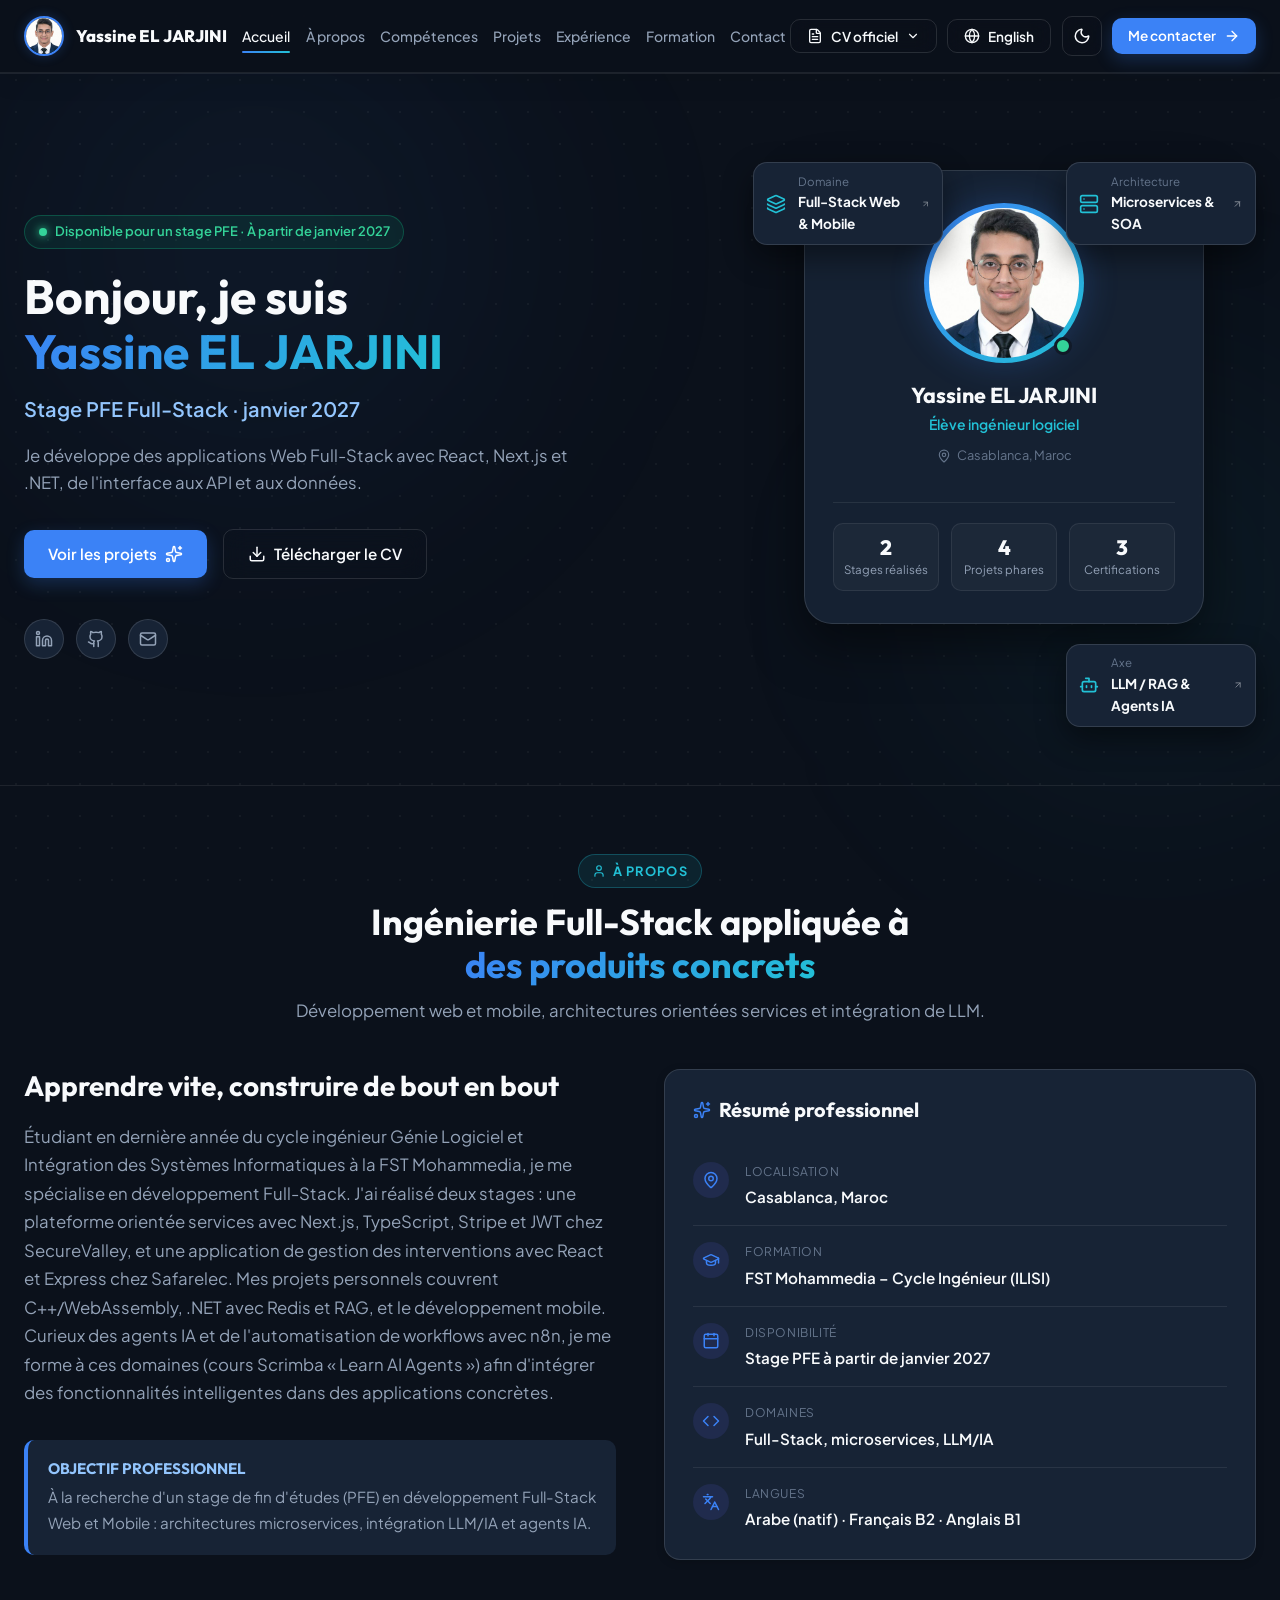
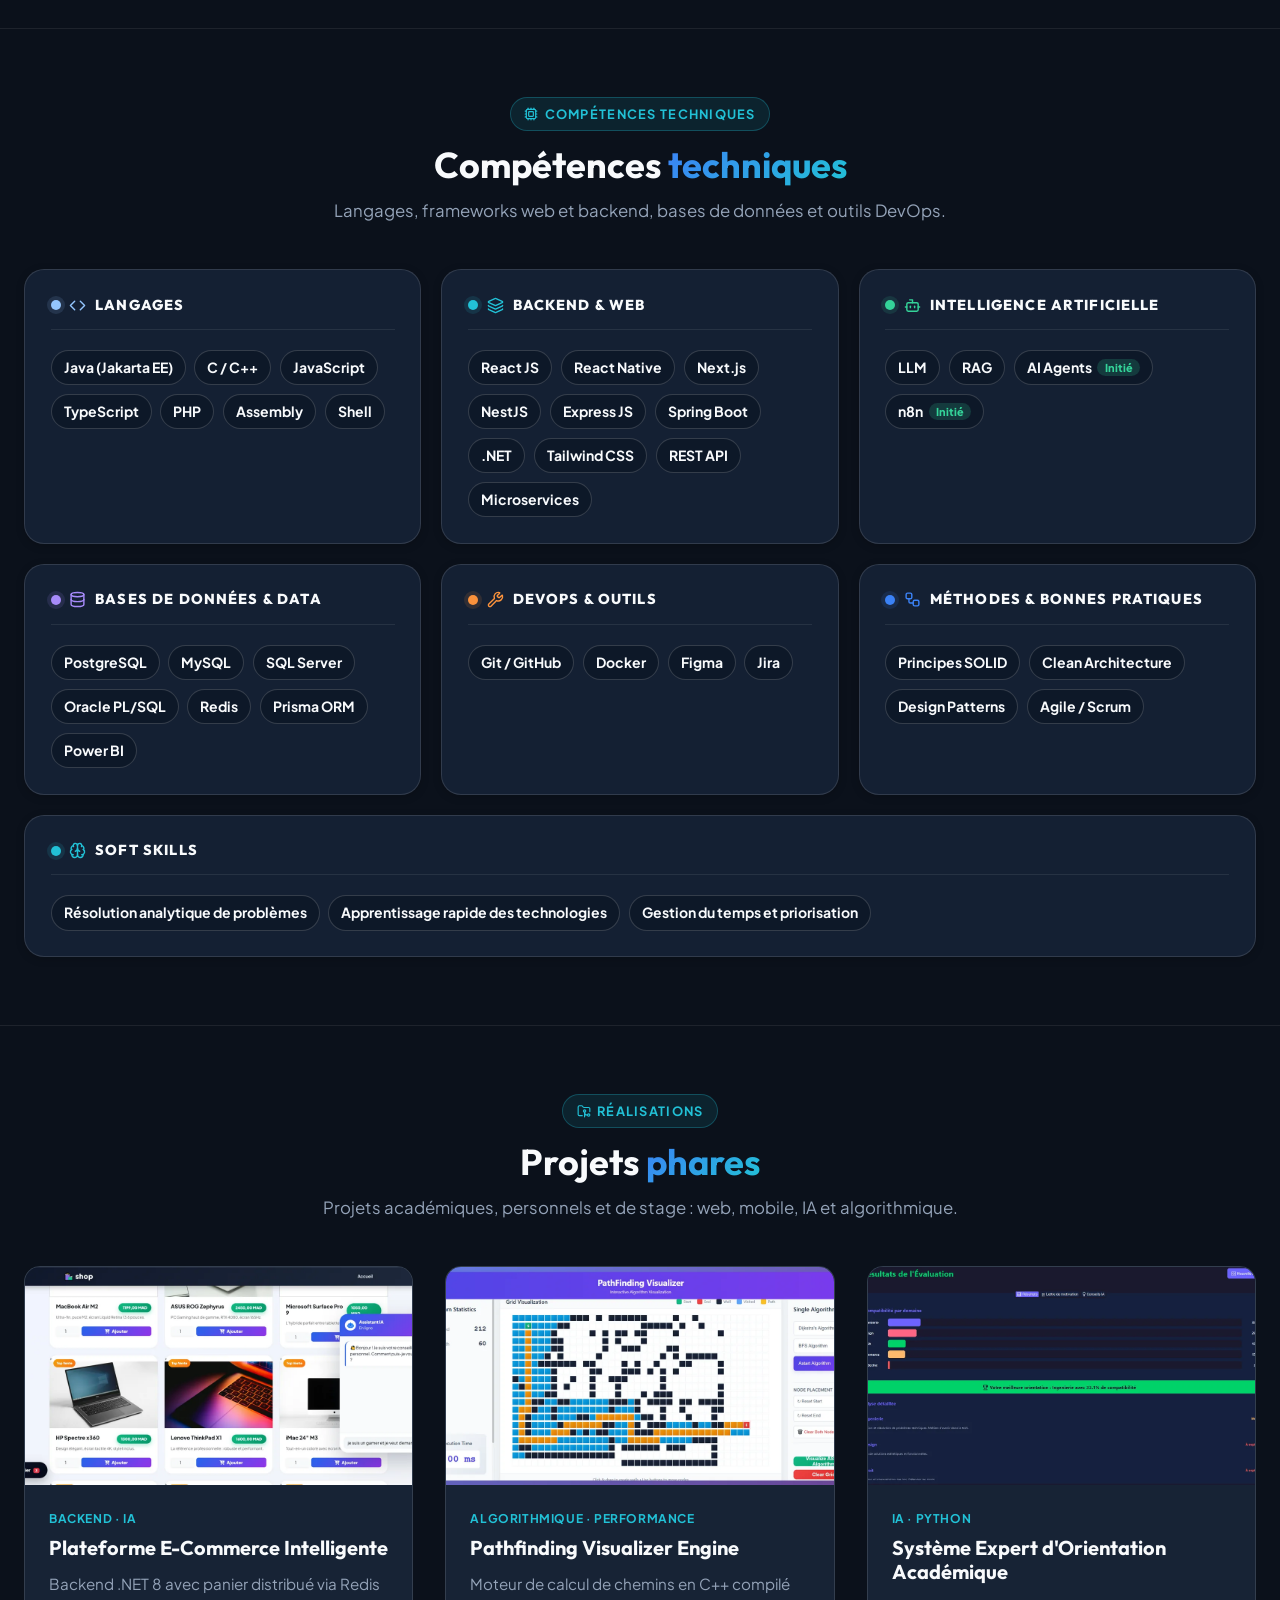
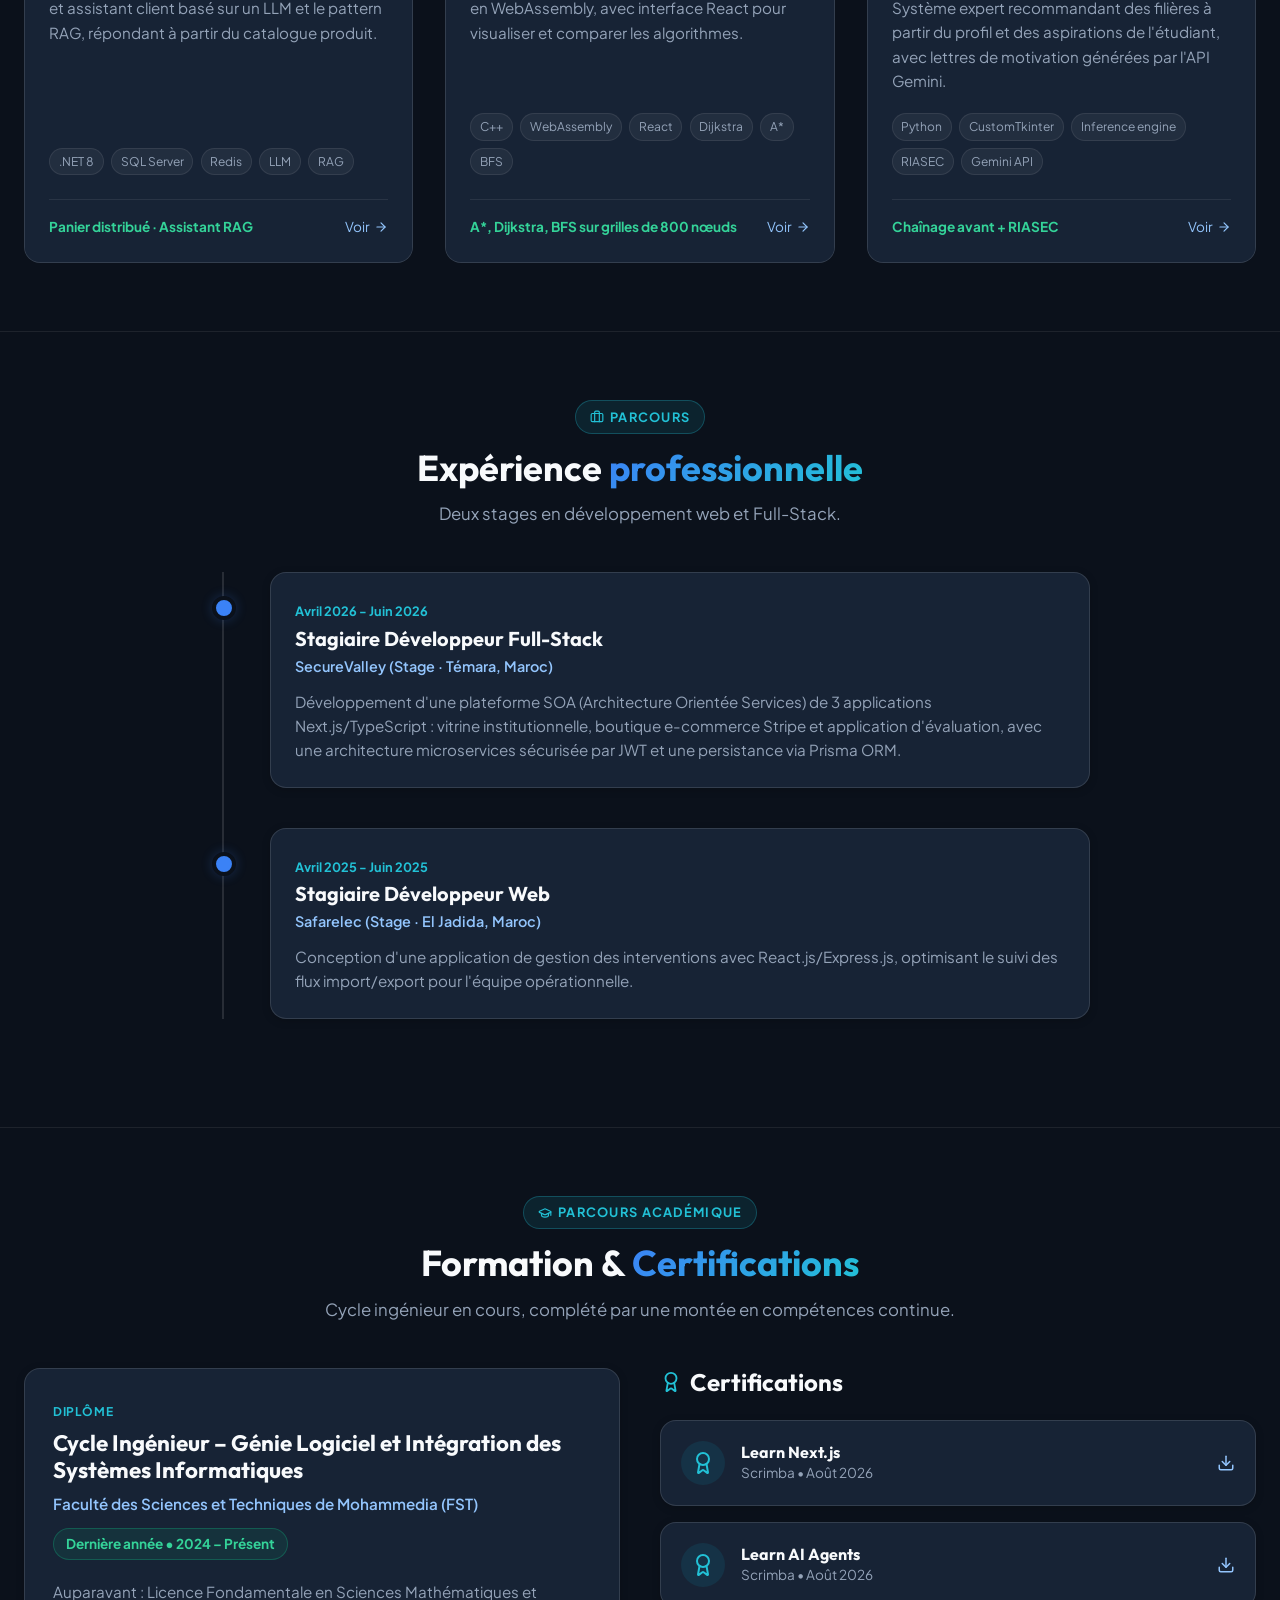
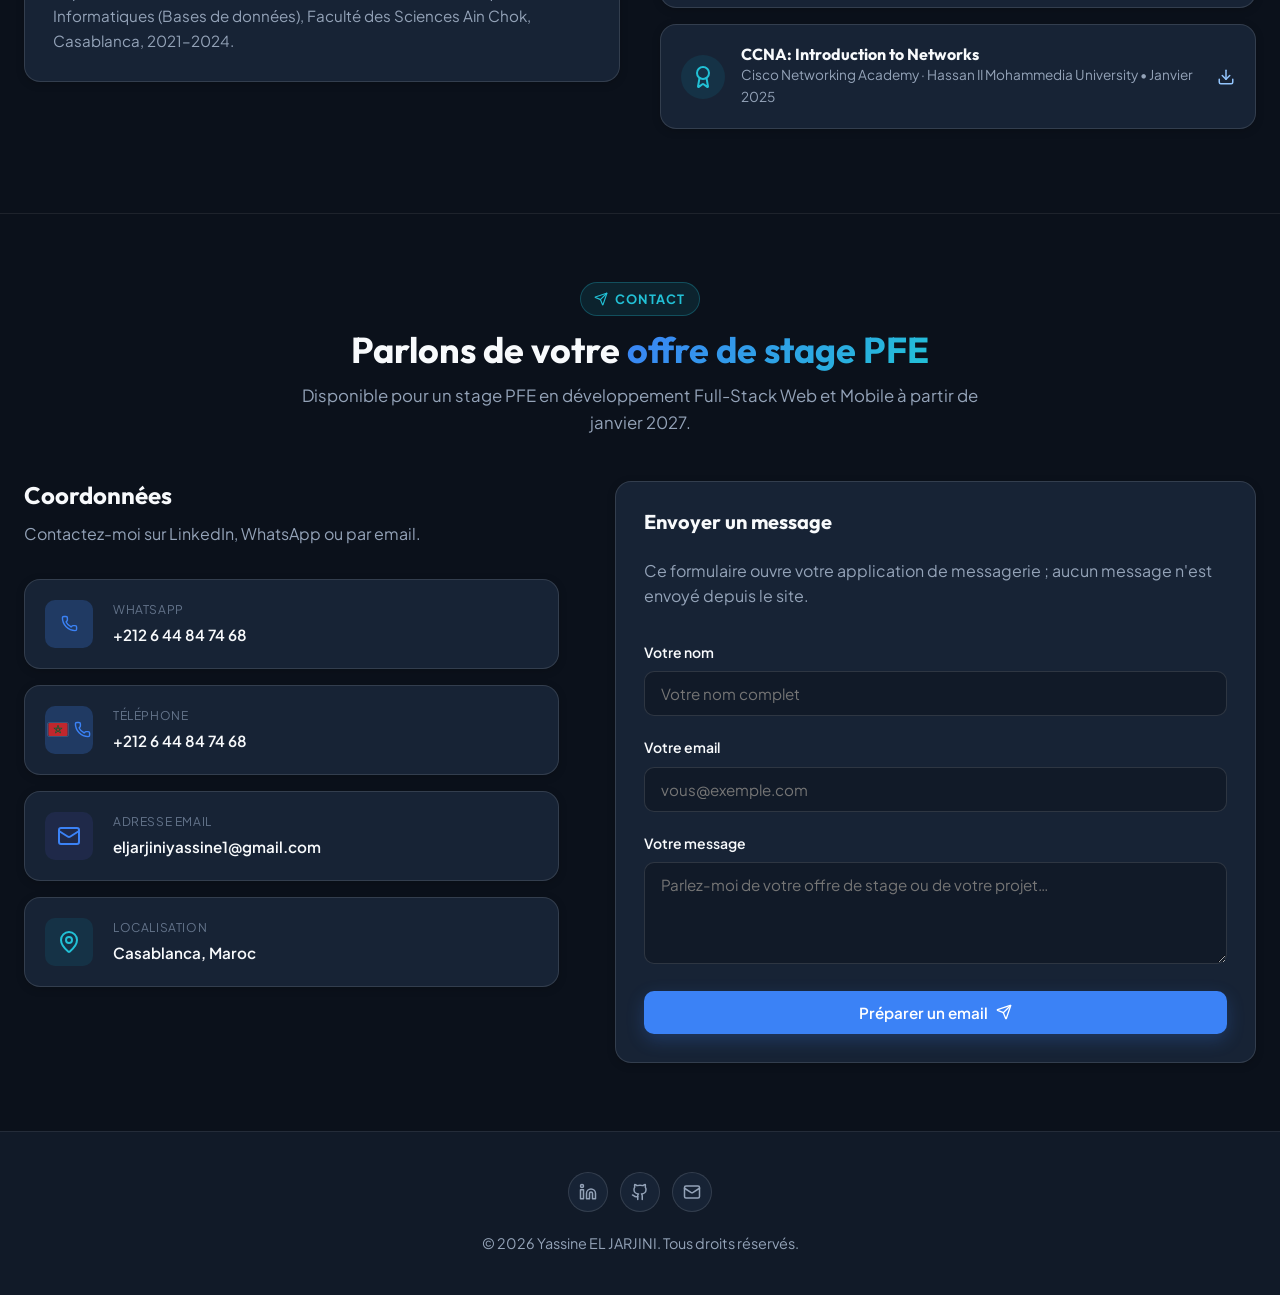
==== commit b6222830: "content: sharpen portfolio positioning and contact links" ====
--- a/index.html
+++ b/index.html
@@ -339,11 +339,11 @@
             <h3 data-i18n="contact_channel_title" class="contact-heading">Direct Channels</h3>
             <p data-i18n="contact_channel_desc" class="contact-description">Feel free to connect via WhatsApp, email, or schedule a technical call.</p>
 
-            <a href="https://www.linkedin.com/in/el-jarjini-yassine/" target="_blank" rel="noopener noreferrer" class="contact-method-card" id="contactLinkedinCard">
-              <div class="contact-icon-box contact-icon-box--linkedin"><svg xmlns="http://www.w3.org/2000/svg" width="22" height="22" viewBox="0 0 24 24" fill="currentColor" aria-hidden="true"><path d="M20.447 20.452h-3.554v-5.569c0-1.328-.027-3.037-1.852-3.037-1.853 0-2.136 1.445-2.136 2.939v5.667H9.351V9h3.414v1.561h.046c.477-.9 1.637-1.85 3.37-1.85 3.601 0 4.267 2.37 4.267 5.455v6.286zM5.337 7.433c-1.144 0-2.063-.926-2.063-2.065 0-1.138.92-2.063 2.063-2.063 1.14 0 2.064.925 2.064 2.063 0 1.139-.925 2.065-2.064 2.065zm1.782 13.019H3.555V9h3.564v11.452zM22.225 0H1.771C.792 0 0 .774 0 1.729v20.542C0 23.227.792 24 1.771 24h20.451C23.2 24 24 23.227 24 22.271V1.729C24 .774 23.2 0 22.222 0h.003z"/></svg></div>
+            <a href="https://wa.me/212644847468" target="_blank" rel="noopener noreferrer" class="contact-method-card" id="contactWhatsAppCard">
+              <div class="contact-icon-box contact-icon-box--phone"><i data-lucide="phone" class="contact-phone-icon" aria-hidden="true"></i></div>
               <div>
-                <div class="fact-label" data-i18n="contact_whatsapp_label">LinkedIn</div>
-                <div class="fact-value" id="contactLinkedinText">linkedin.com/in/el-jarjini-yassine</div>
+                <div class="fact-label" data-i18n="contact_whatsapp_label">WhatsApp</div>
+                <div class="fact-value" id="contactWhatsAppText">+212 6 44 84 74 68</div>
               </div>
             </a>
 
@@ -385,21 +385,22 @@
           <!-- Contact Form -->
           <div class="key-facts-card">
             <h4 data-i18n="form_title" class="contact-form-heading">Send a Direct Message</h4>
+            <p class="contact-description form-delivery-note" data-i18n="form_delivery_note">This form opens your email app; it does not send messages from the site.</p>
             <form onsubmit="handleContactSubmit(event)">
               <div class="form-group">
-                <label class="form-label" data-i18n="form_name">Your Name</label>
-                <input type="text" class="form-input" required data-i18n-placeholder="form_name_placeholder" placeholder="Your full name">
+                <label for="contactName" class="form-label" data-i18n="form_name">Your Name</label>
+                <input id="contactName" name="name" type="text" class="form-input" required data-i18n-placeholder="form_name_placeholder" placeholder="Your full name">
               </div>
               <div class="form-group">
-                <label class="form-label" data-i18n="form_email">Your Email</label>
-                <input type="email" class="form-input" required data-i18n-placeholder="form_email_placeholder" placeholder="you@example.com">
+                <label for="contactEmail" class="form-label" data-i18n="form_email">Your Email</label>
+                <input id="contactEmail" name="email" type="email" class="form-input" required data-i18n-placeholder="form_email_placeholder" placeholder="you@example.com">
               </div>
               <div class="form-group">
-                <label class="form-label" data-i18n="form_msg">Project Overview / Inquiry</label>
-                <textarea class="form-textarea" rows="4" required data-i18n-placeholder="form_message_placeholder" placeholder="Tell me about your internship offer or project..."></textarea>
+                <label for="contactMessage" class="form-label" data-i18n="form_msg">Project Overview / Inquiry</label>
+                <textarea id="contactMessage" name="message" class="form-textarea" rows="4" required data-i18n-placeholder="form_message_placeholder" placeholder="Tell me about your internship offer or project..."></textarea>
               </div>
               <button type="submit" class="btn btn-primary form-submit">
-                <span data-i18n="form_send">Transmit Message</span>
+                <span data-i18n="form_send">Prepare email</span>
                 <i data-lucide="send" class="u-icon-16"></i>
               </button>
             </form>
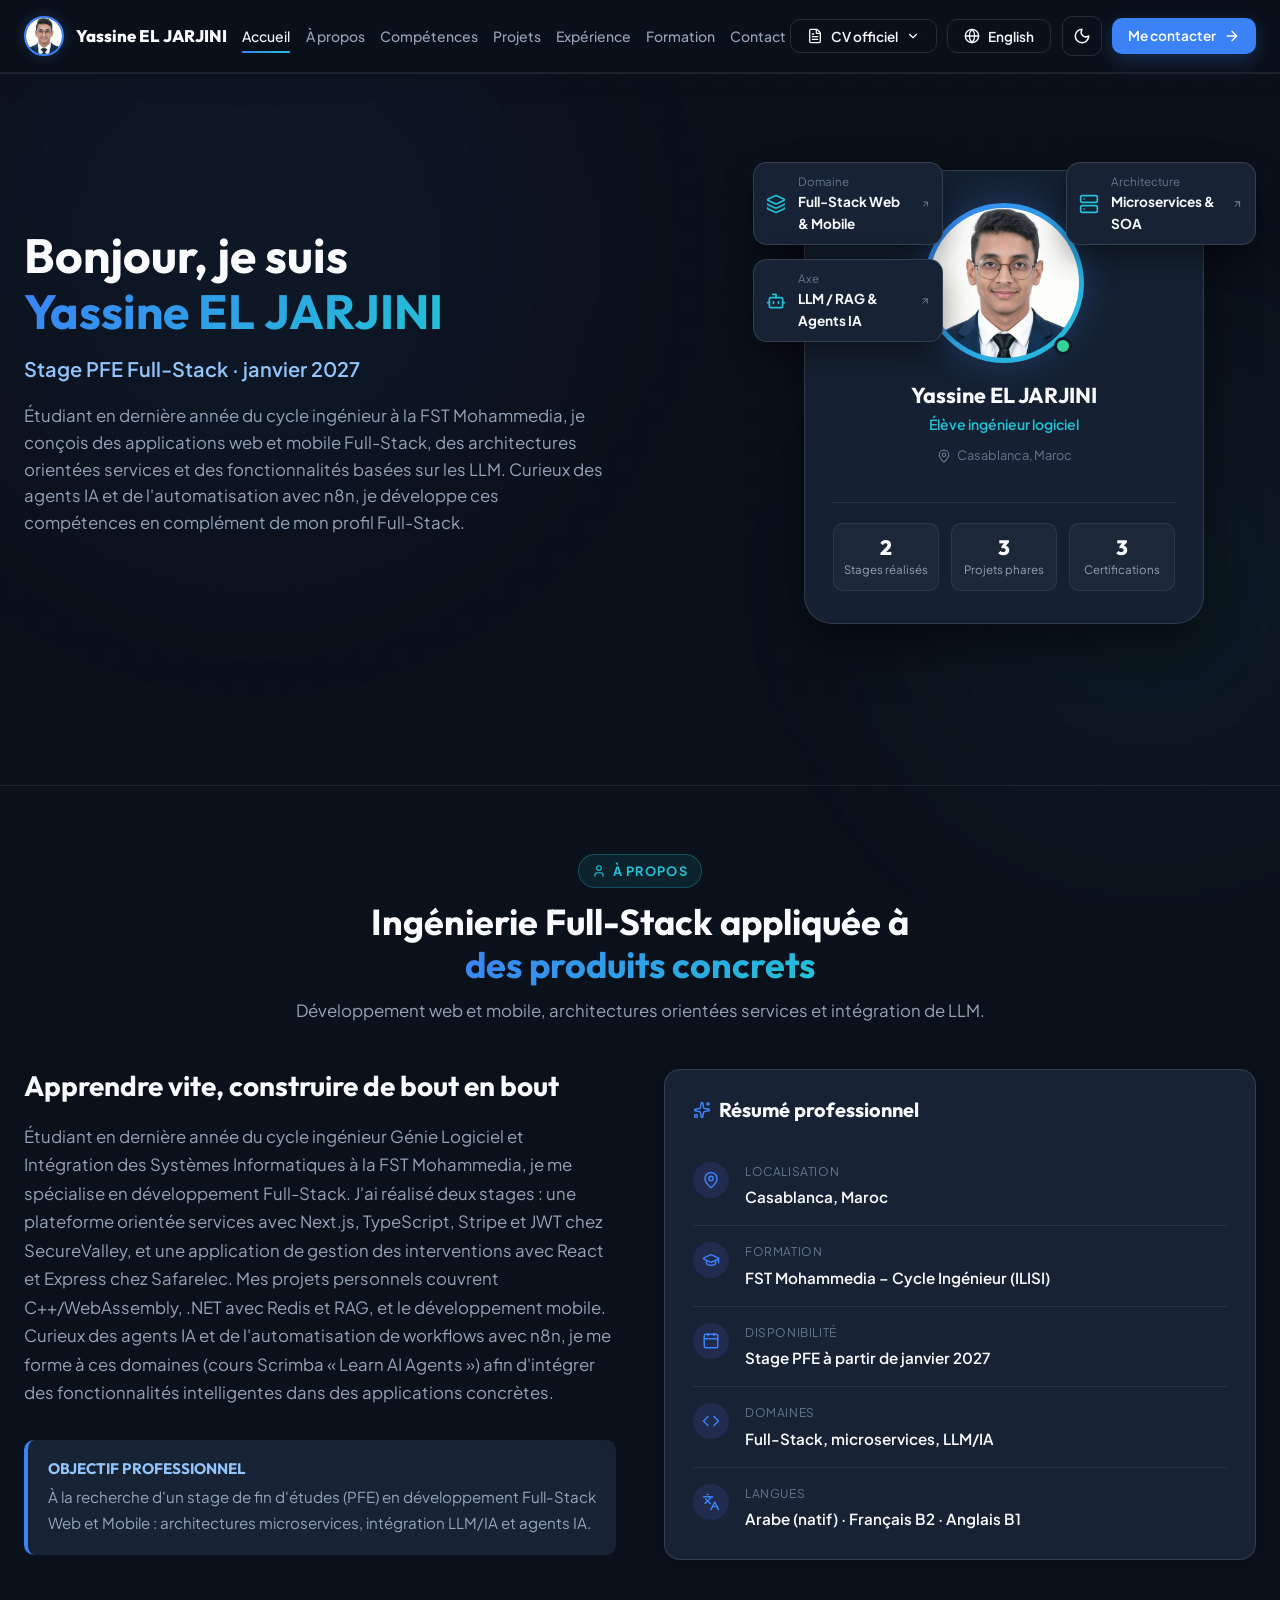
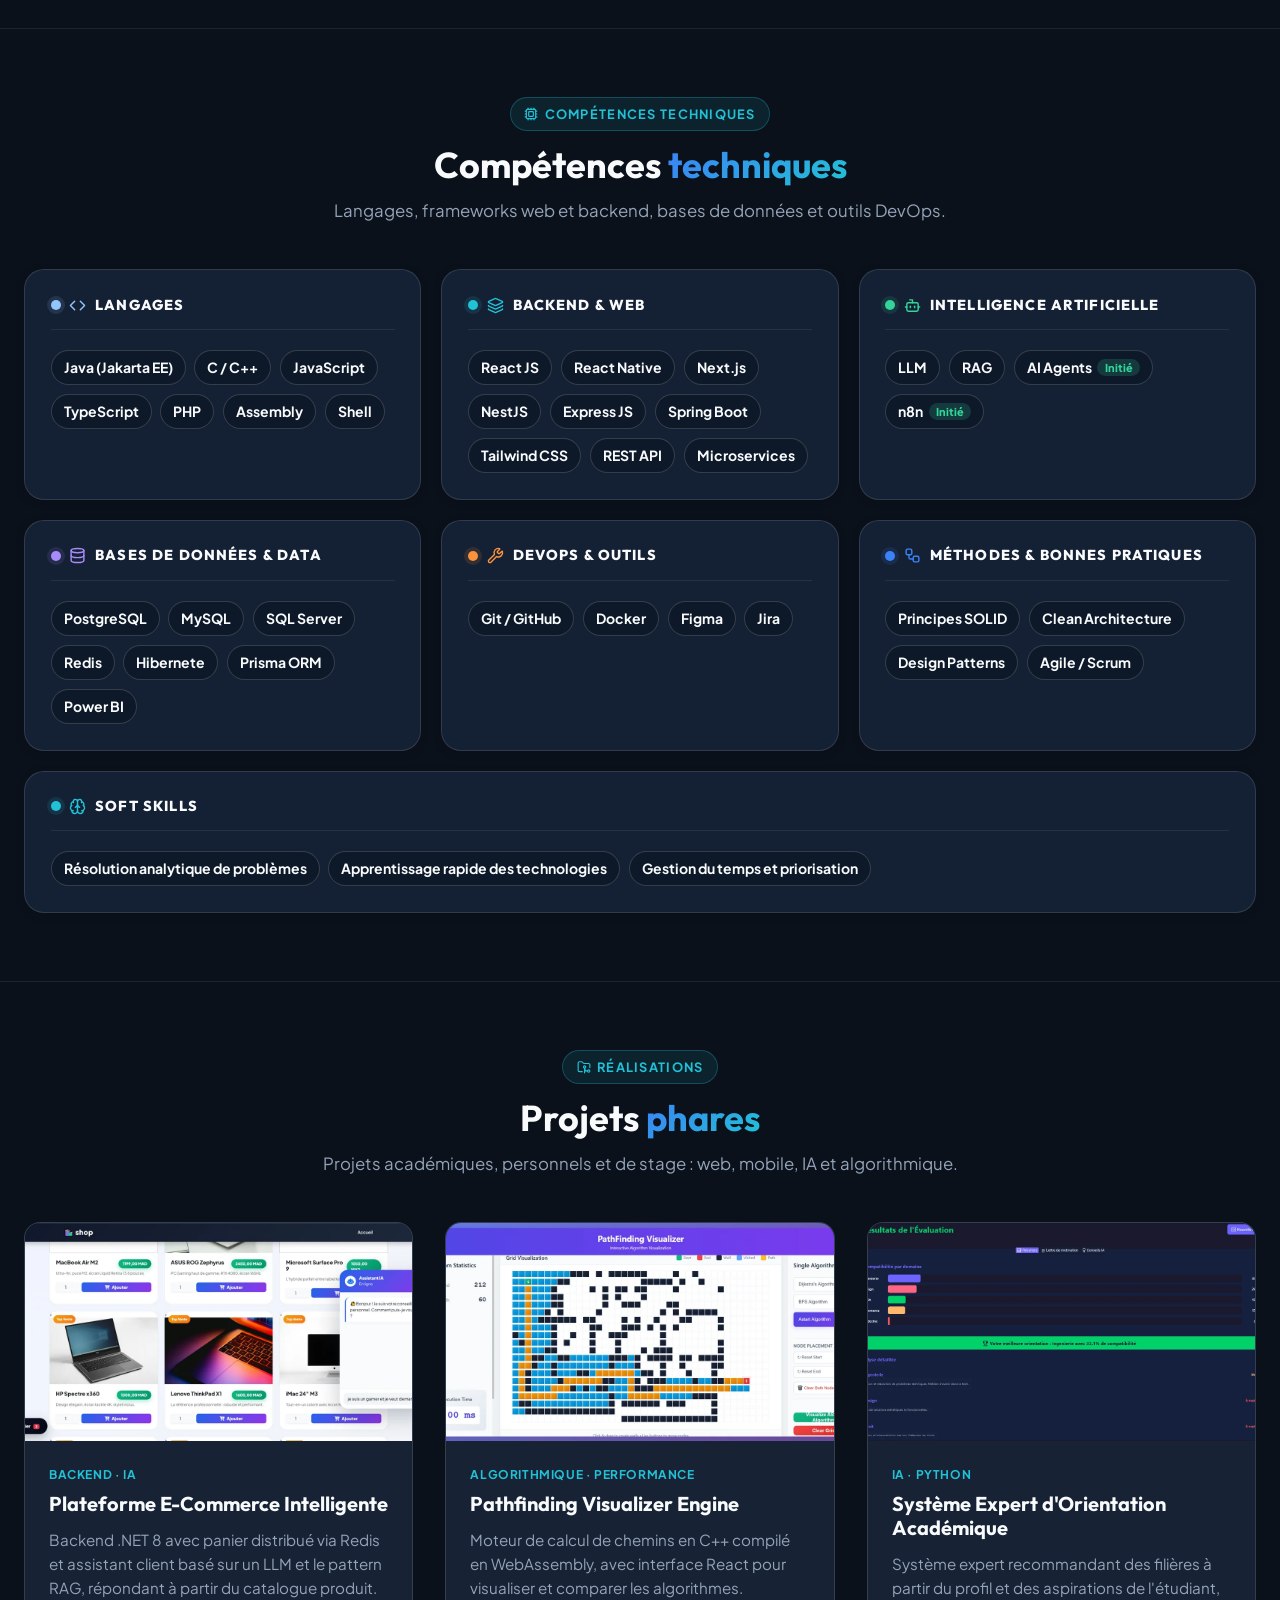
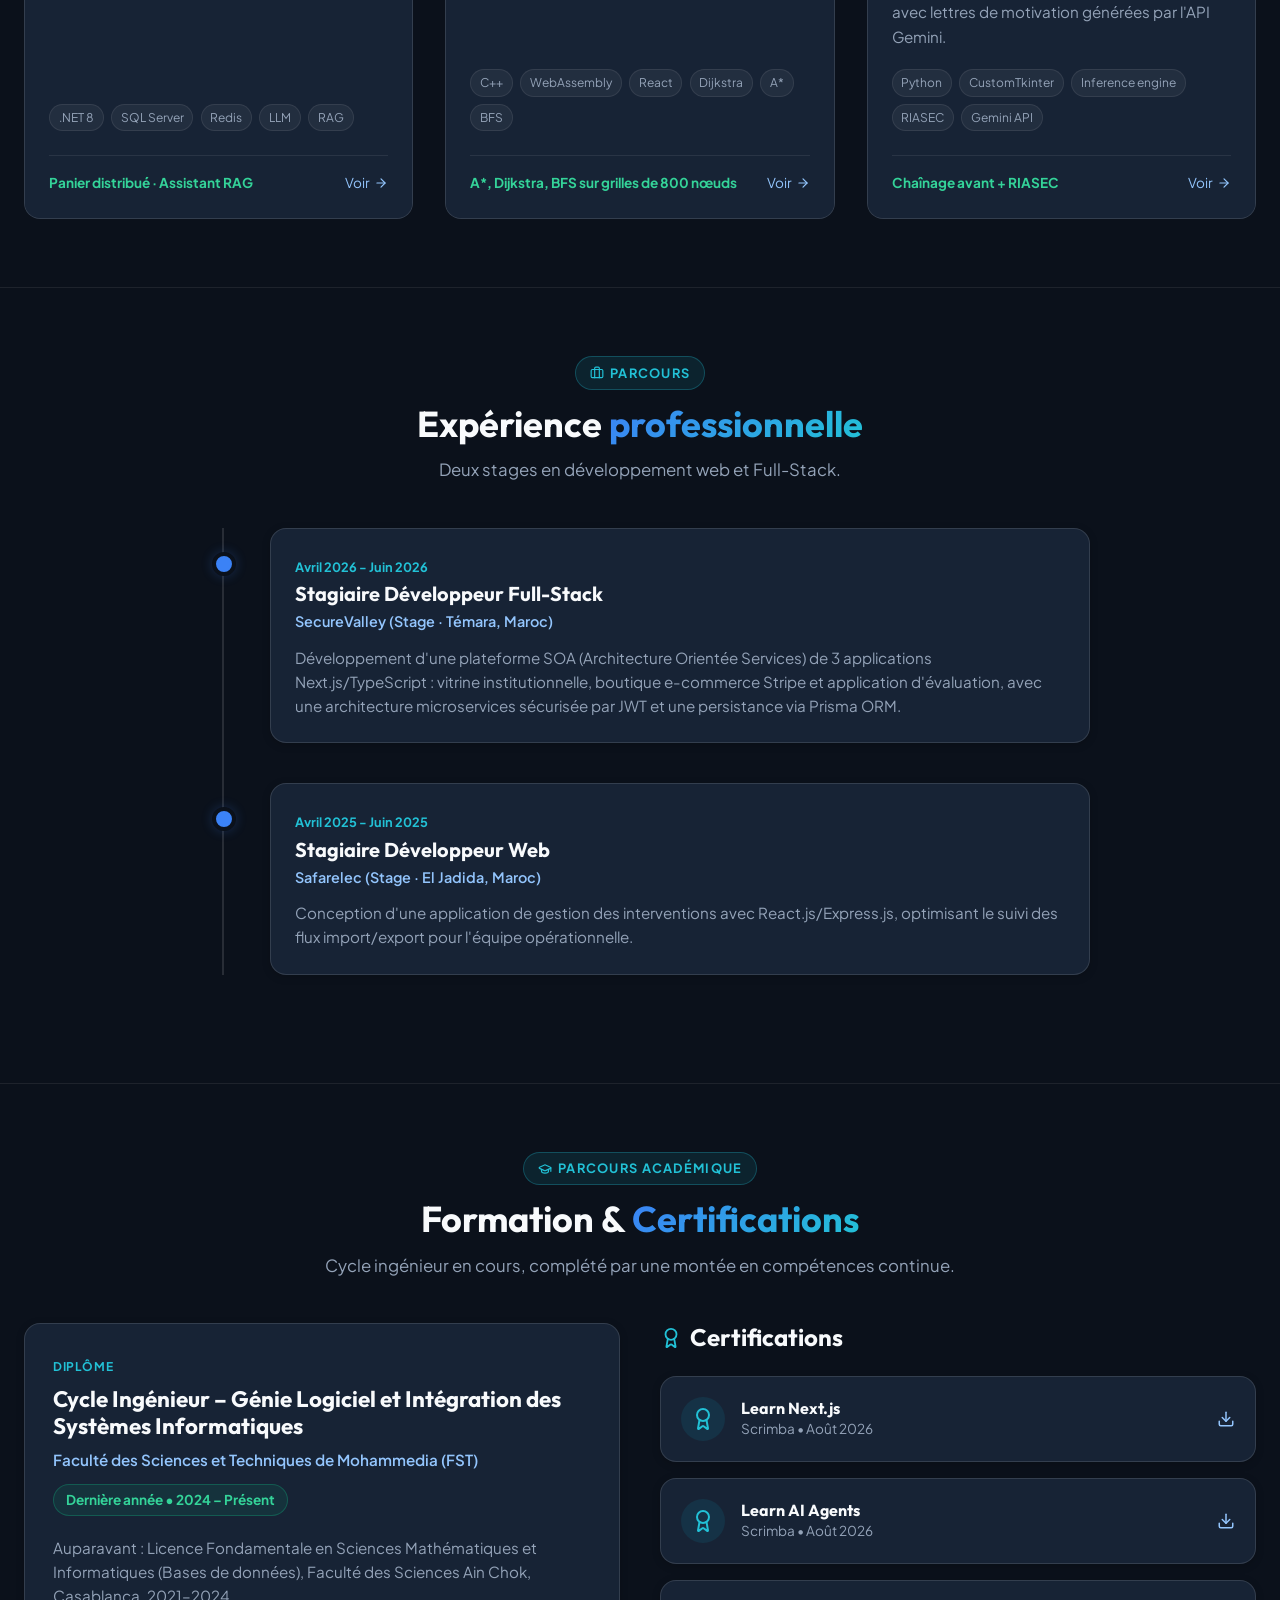
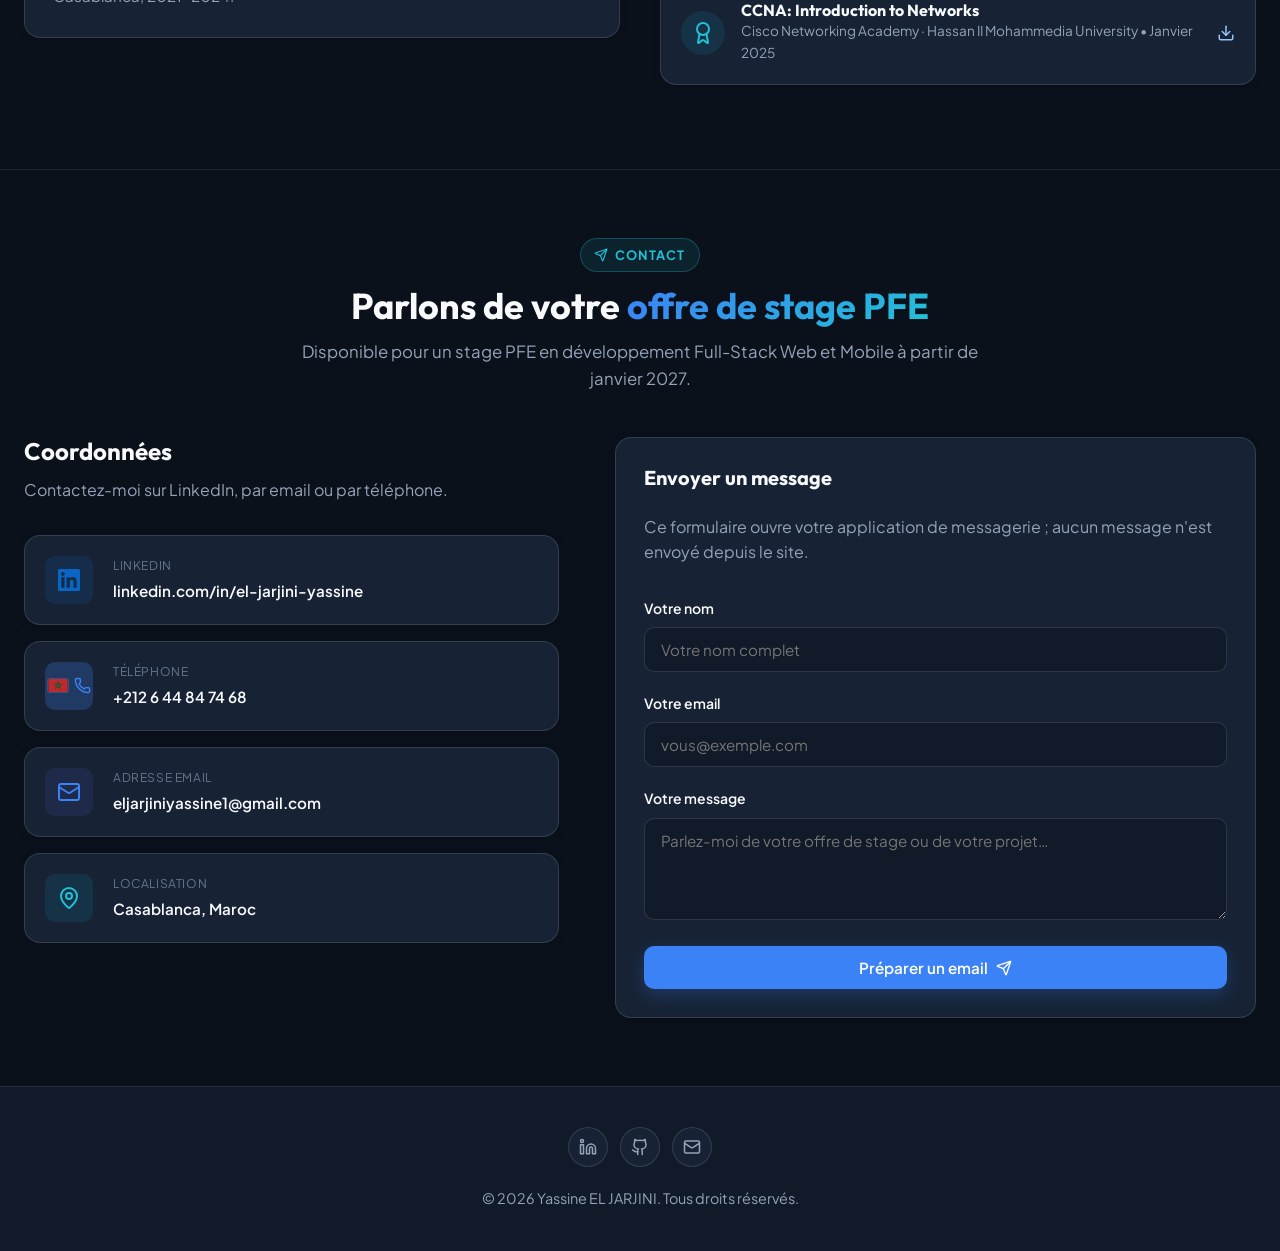
==== commit 6d7b6fc2: "regle linkedin link" ====
--- a/index.html
+++ b/index.html
@@ -337,13 +337,13 @@
         <div class="contact-grid">
           <div>
             <h3 data-i18n="contact_channel_title" class="contact-heading">Direct Channels</h3>
-            <p data-i18n="contact_channel_desc" class="contact-description">Feel free to connect via WhatsApp, email, or schedule a technical call.</p>
-
-            <a href="https://wa.me/212644847468" target="_blank" rel="noopener noreferrer" class="contact-method-card" id="contactWhatsAppCard">
-              <div class="contact-icon-box contact-icon-box--phone"><i data-lucide="phone" class="contact-phone-icon" aria-hidden="true"></i></div>
+            <p data-i18n="contact_channel_desc" class="contact-description">Reach me on LinkedIn, email or phone.</p>
+
+            <a href="https://www.linkedin.com/in/el-jarjini-yassine/" target="_blank" rel="noopener noreferrer" class="contact-method-card" id="contactLinkedinCard">
+              <div class="contact-icon-box contact-icon-box--linkedin"><svg xmlns="http://www.w3.org/2000/svg" width="22" height="22" viewBox="0 0 24 24" fill="currentColor" aria-hidden="true"><path d="M20.447 20.452h-3.554v-5.569c0-1.328-.027-3.037-1.852-3.037-1.853 0-2.136 1.445-2.136 2.939v5.667H9.351V9h3.414v1.561h.046c.477-.9 1.637-1.85 3.37-1.85 3.601 0 4.267 2.37 4.267 5.455v6.286zM5.337 7.433c-1.144 0-2.063-.926-2.063-2.065 0-1.138.92-2.063 2.063-2.063 1.14 0 2.064.925 2.064 2.063 0 1.139-.925 2.065-2.064 2.065zm1.782 13.019H3.555V9h3.564v11.452zM22.225 0H1.771C.792 0 0 .774 0 1.729v20.542C0 23.227.792 24 1.771 24h20.451C23.2 24 24 23.227 24 22.271V1.729C24 .774 23.2 0 22.222 0h.003z"/></svg></div>
               <div>
-                <div class="fact-label" data-i18n="contact_whatsapp_label">WhatsApp</div>
-                <div class="fact-value" id="contactWhatsAppText">+212 6 44 84 74 68</div>
+                <div class="fact-label" data-i18n="contact_linkedin_label">LinkedIn</div>
+                <div class="fact-value" id="contactLinkedinText">linkedin.com/in/el-jarjini-yassine</div>
               </div>
             </a>
 
--- a/assets/css/layout.css
+++ b/assets/css/layout.css
@@ -753,6 +753,22 @@
     left: auto;
     right: 0;
   }
+
+  html[dir="ltr"] .badge-pos-1 {
+    top: 122px;
+    right: auto;
+    bottom: auto;
+    left: 0;
+    width: 190px;
+  }
+
+  html[dir="rtl"] .badge-pos-1 {
+    top: 122px;
+    right: 0;
+    bottom: auto;
+    left: auto;
+    width: 190px;
+  }
 }
 
 @media (max-width: 640px) {
@@ -775,9 +791,7 @@
     margin-bottom: 5rem;
   }
 
-  html[dir="ltr"] .badge-pos-1,
   html[dir="ltr"] .badge-pos-3,
-  html[dir="rtl"] .badge-pos-1,
   html[dir="rtl"] .badge-pos-3 {
     bottom: -70px;
   }
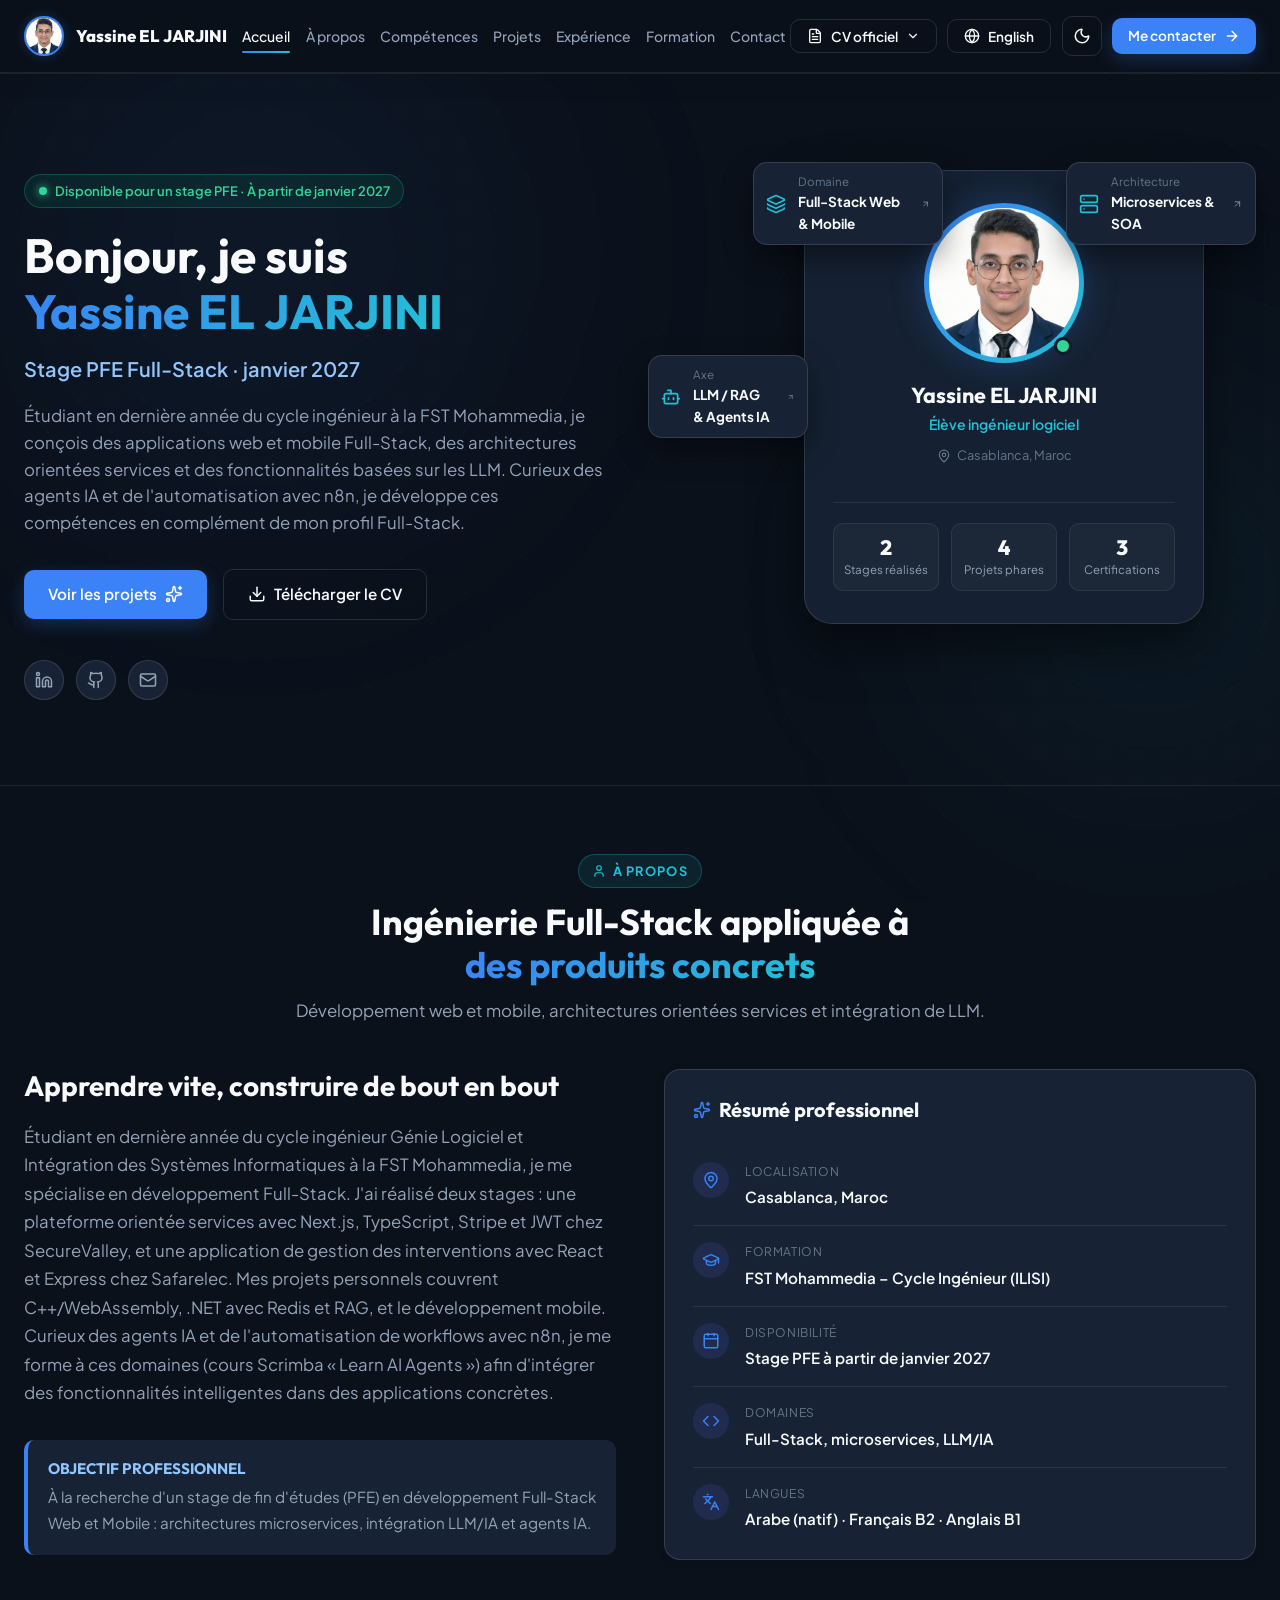
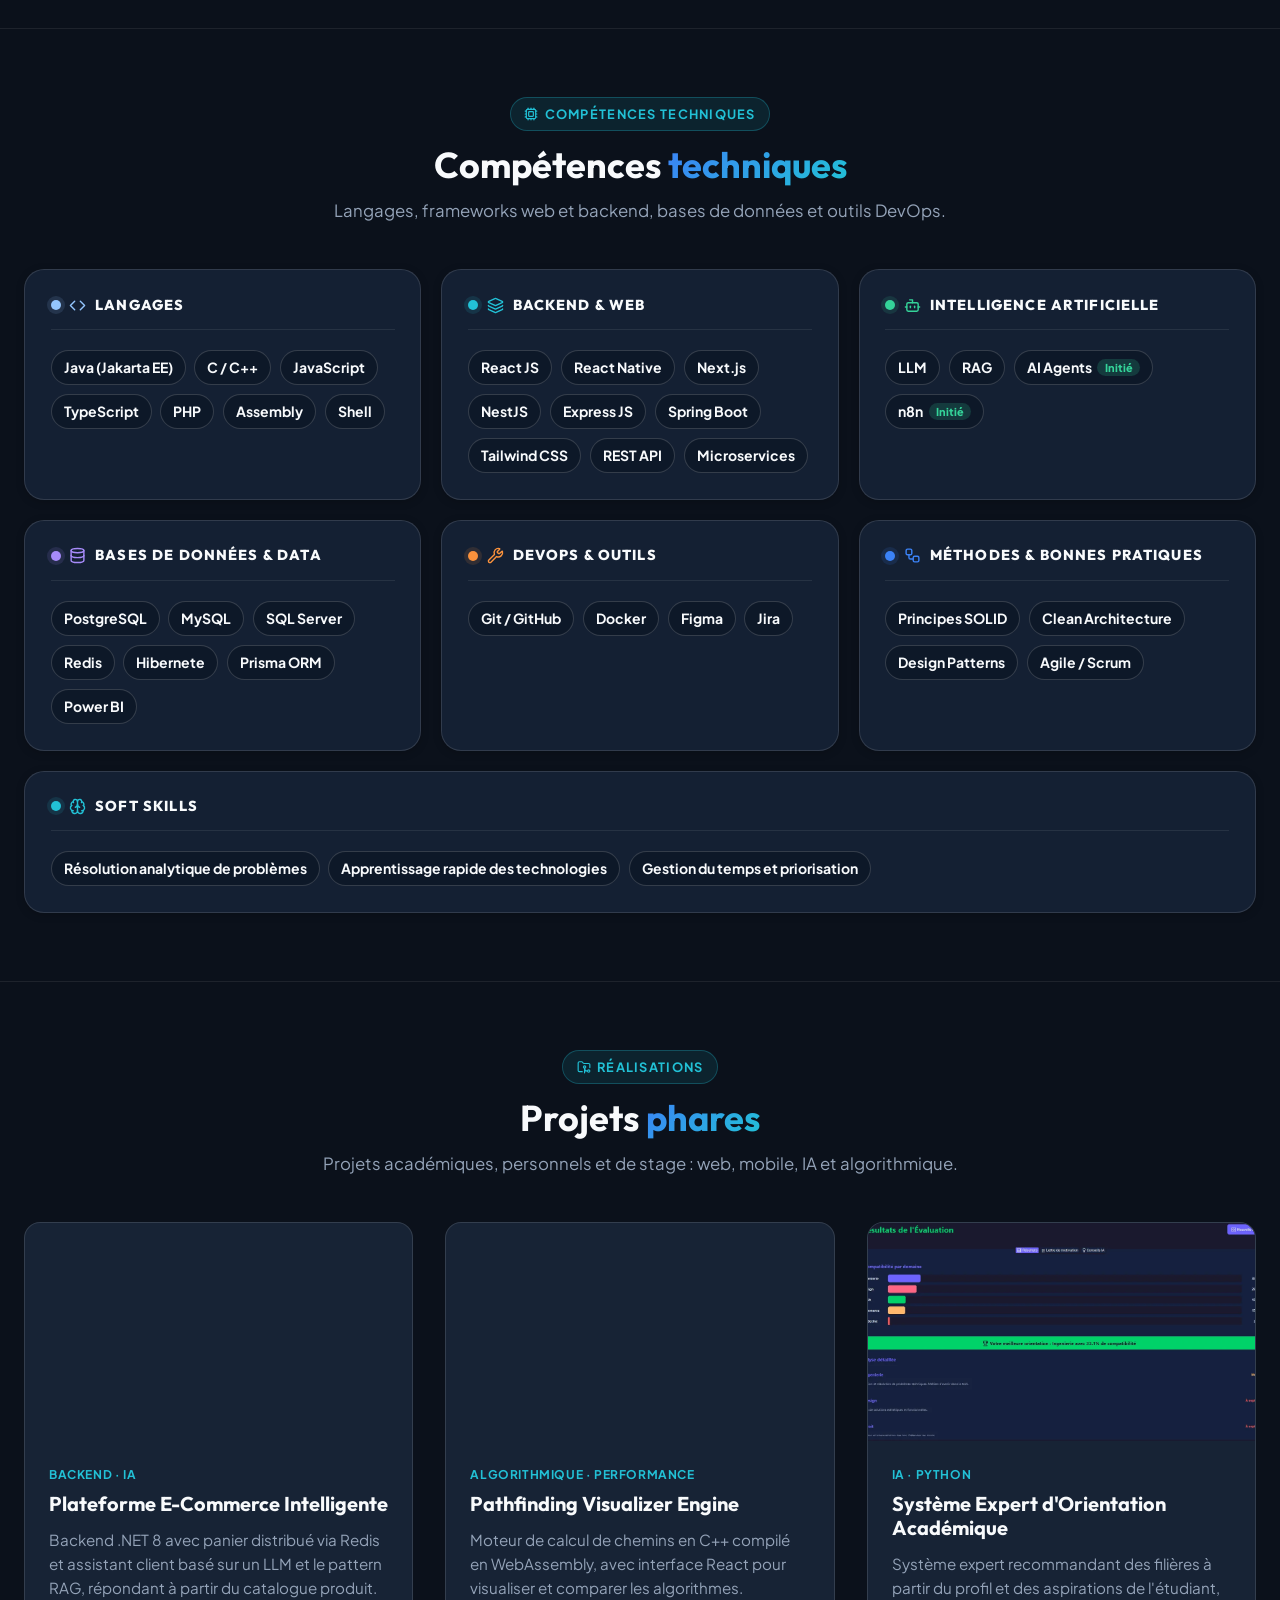
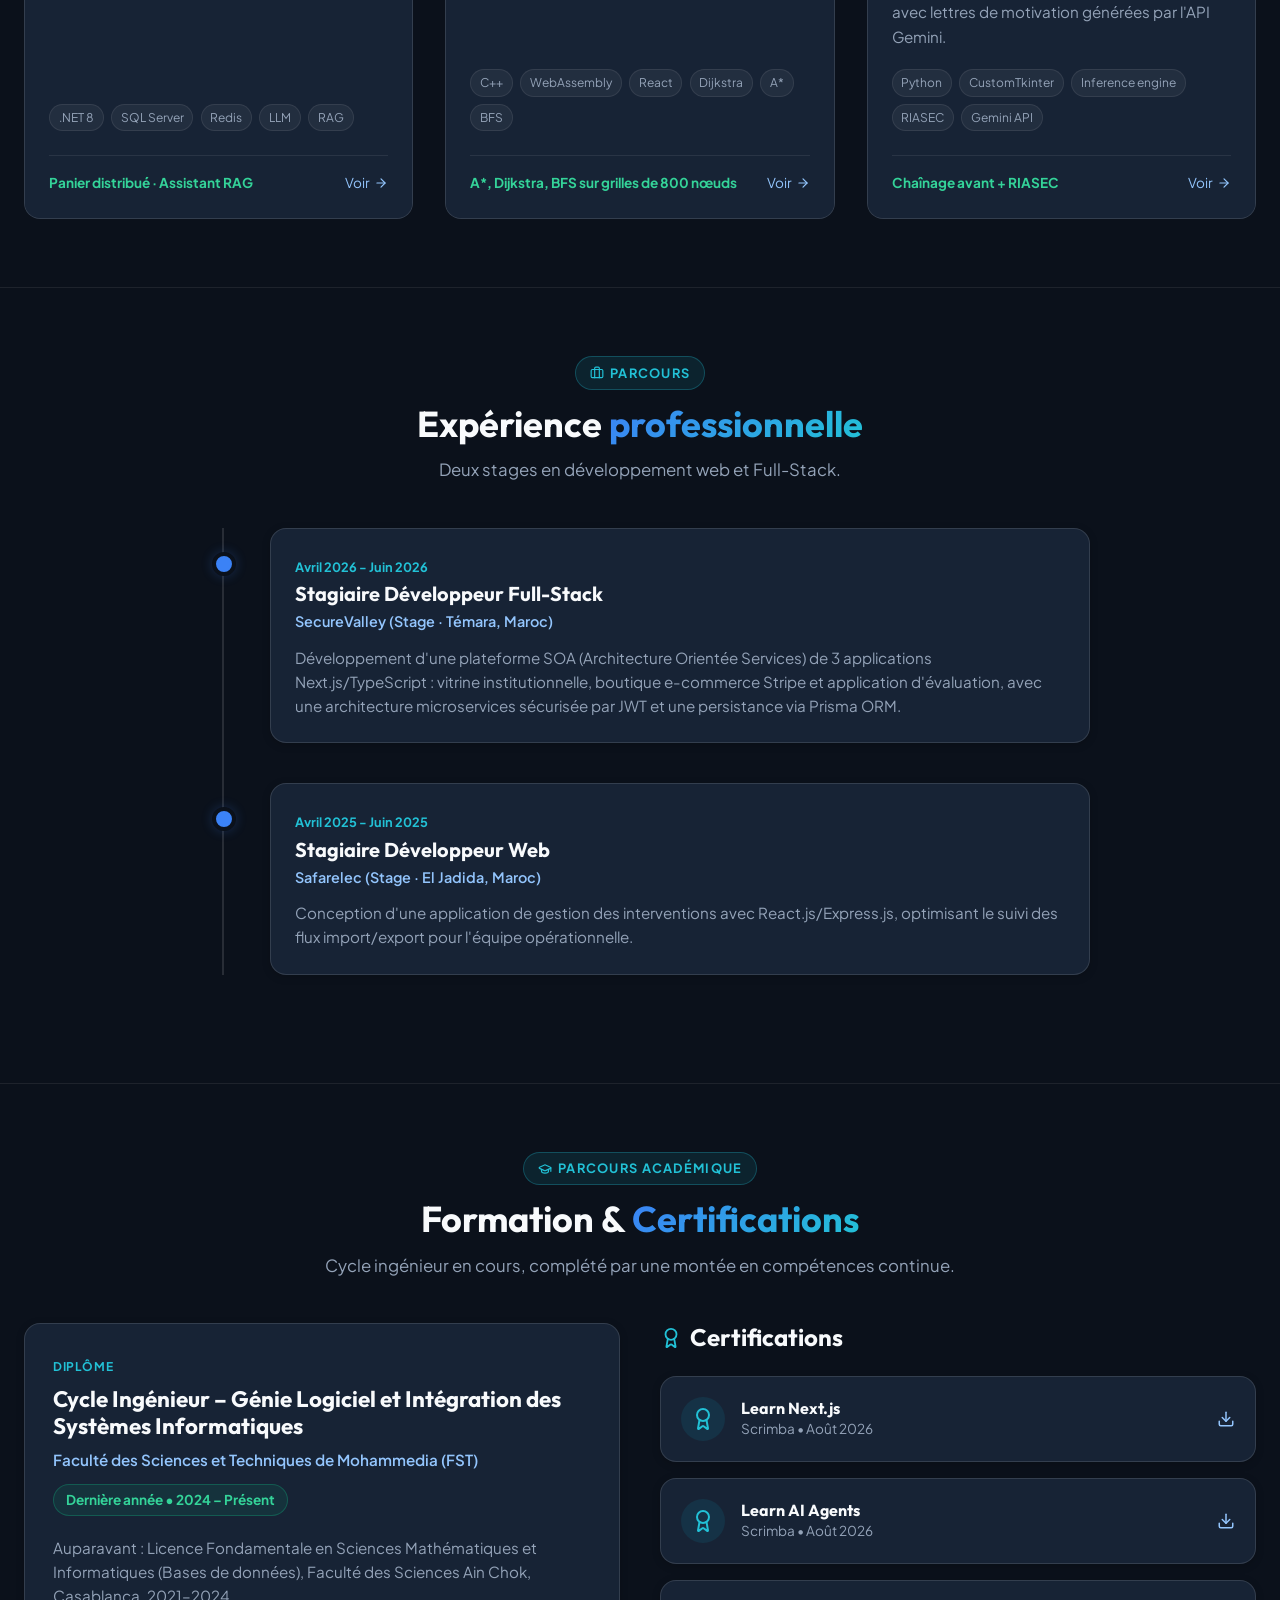
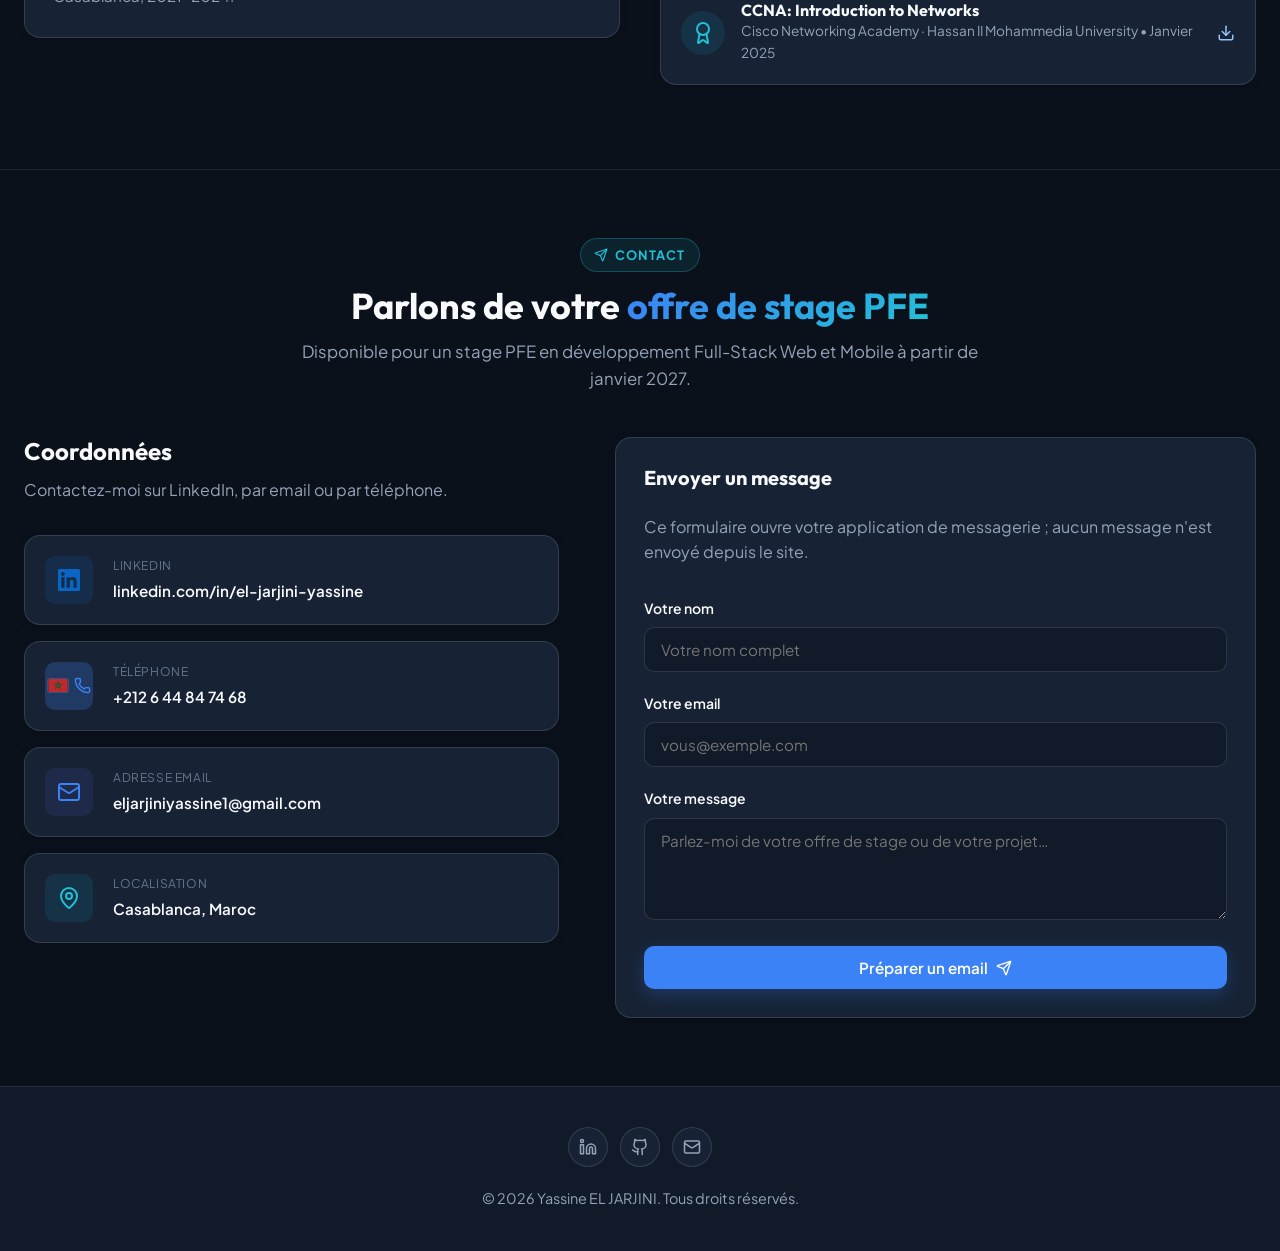
==== commit 8a551660: "feat: add reading progress indicator" ====
--- a/index.html
+++ b/index.html
@@ -144,6 +144,7 @@
       </div>
     </div>
   </header>
+  <div class="reading-progress" id="readingProgress" aria-hidden="true"></div>
 
   <main id="main" tabindex="-1">
     <!-- HERO SECTION (THE BELOVED CAMERA CARD WITH STATS & SAFE FLOATING BADGES) -->
--- a/assets/css/layout.css
+++ b/assets/css/layout.css
@@ -12,6 +12,25 @@
   z-index: 100;
   transition: background-color var(--transition-normal);
 }
+.reading-progress {
+  position: fixed;
+  z-index: 101;
+  top: 4.5rem;
+  left: 0;
+  width: 100%;
+  height: 3px;
+  background: var(--gradient-accent);
+  transform: scaleX(0);
+  transform-origin: left center;
+  pointer-events: none;
+}
+
+@media print {
+  .reading-progress {
+    display: none;
+  }
+}
+
 .nav-container {
   display: flex;
   align-items: center;
@@ -430,6 +449,7 @@
   font-weight: 800;
   color: var(--text-primary);
   line-height: 1.1;
+  font-variant-numeric: tabular-nums;
 }
 .stat-label {
   font-size: 0.72rem;
@@ -755,19 +775,29 @@
   }
 
   html[dir="ltr"] .badge-pos-1 {
-    top: 122px;
+    top: calc(50% - 42px);
     right: auto;
     bottom: auto;
     left: 0;
-    width: 190px;
+    width: 160px;
   }
 
   html[dir="rtl"] .badge-pos-1 {
-    top: 122px;
+    top: calc(50% - 42px);
     right: 0;
     bottom: auto;
     left: auto;
-    width: 190px;
+    width: 160px;
+  }
+}
+
+@media (min-width: 1200px) and (max-width: 1350px) {
+  html[dir="ltr"] .badge-pos-1 {
+    left: -105px;
+  }
+
+  html[dir="rtl"] .badge-pos-1 {
+    right: -105px;
   }
 }
 
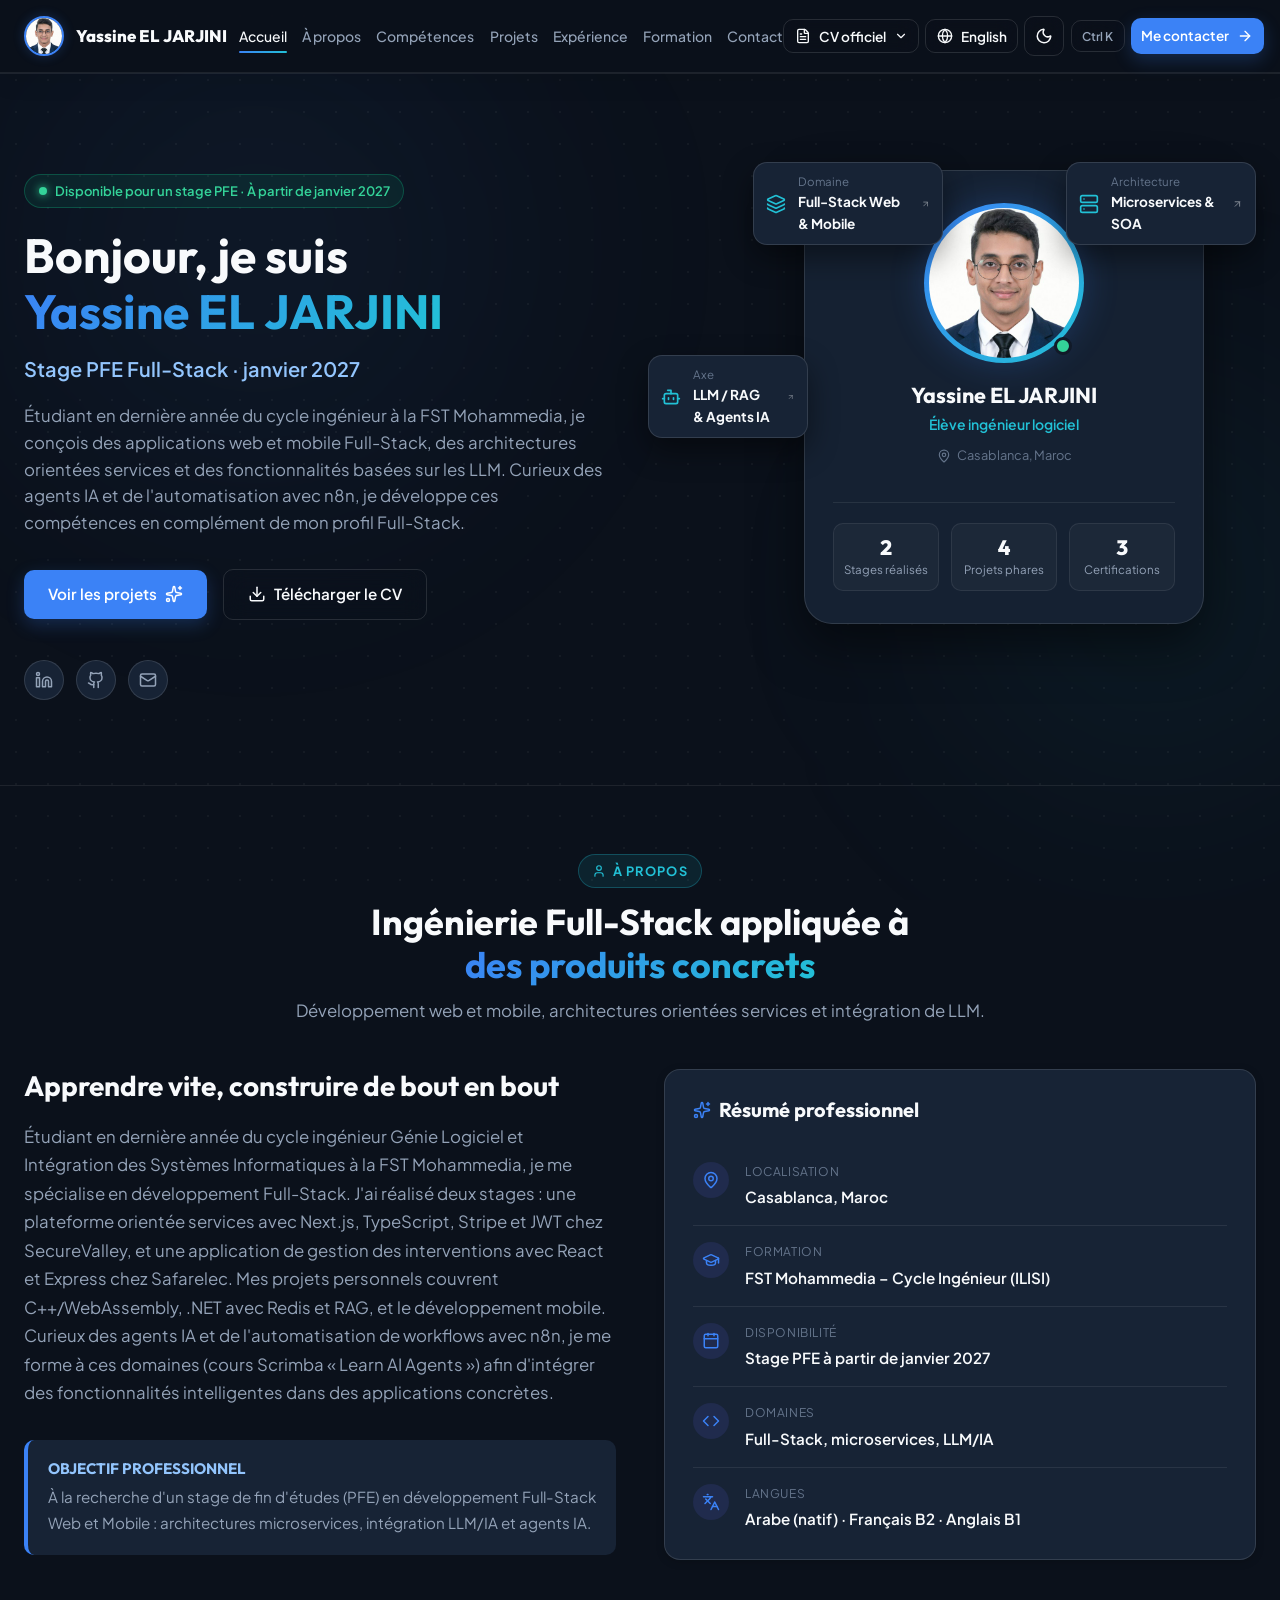
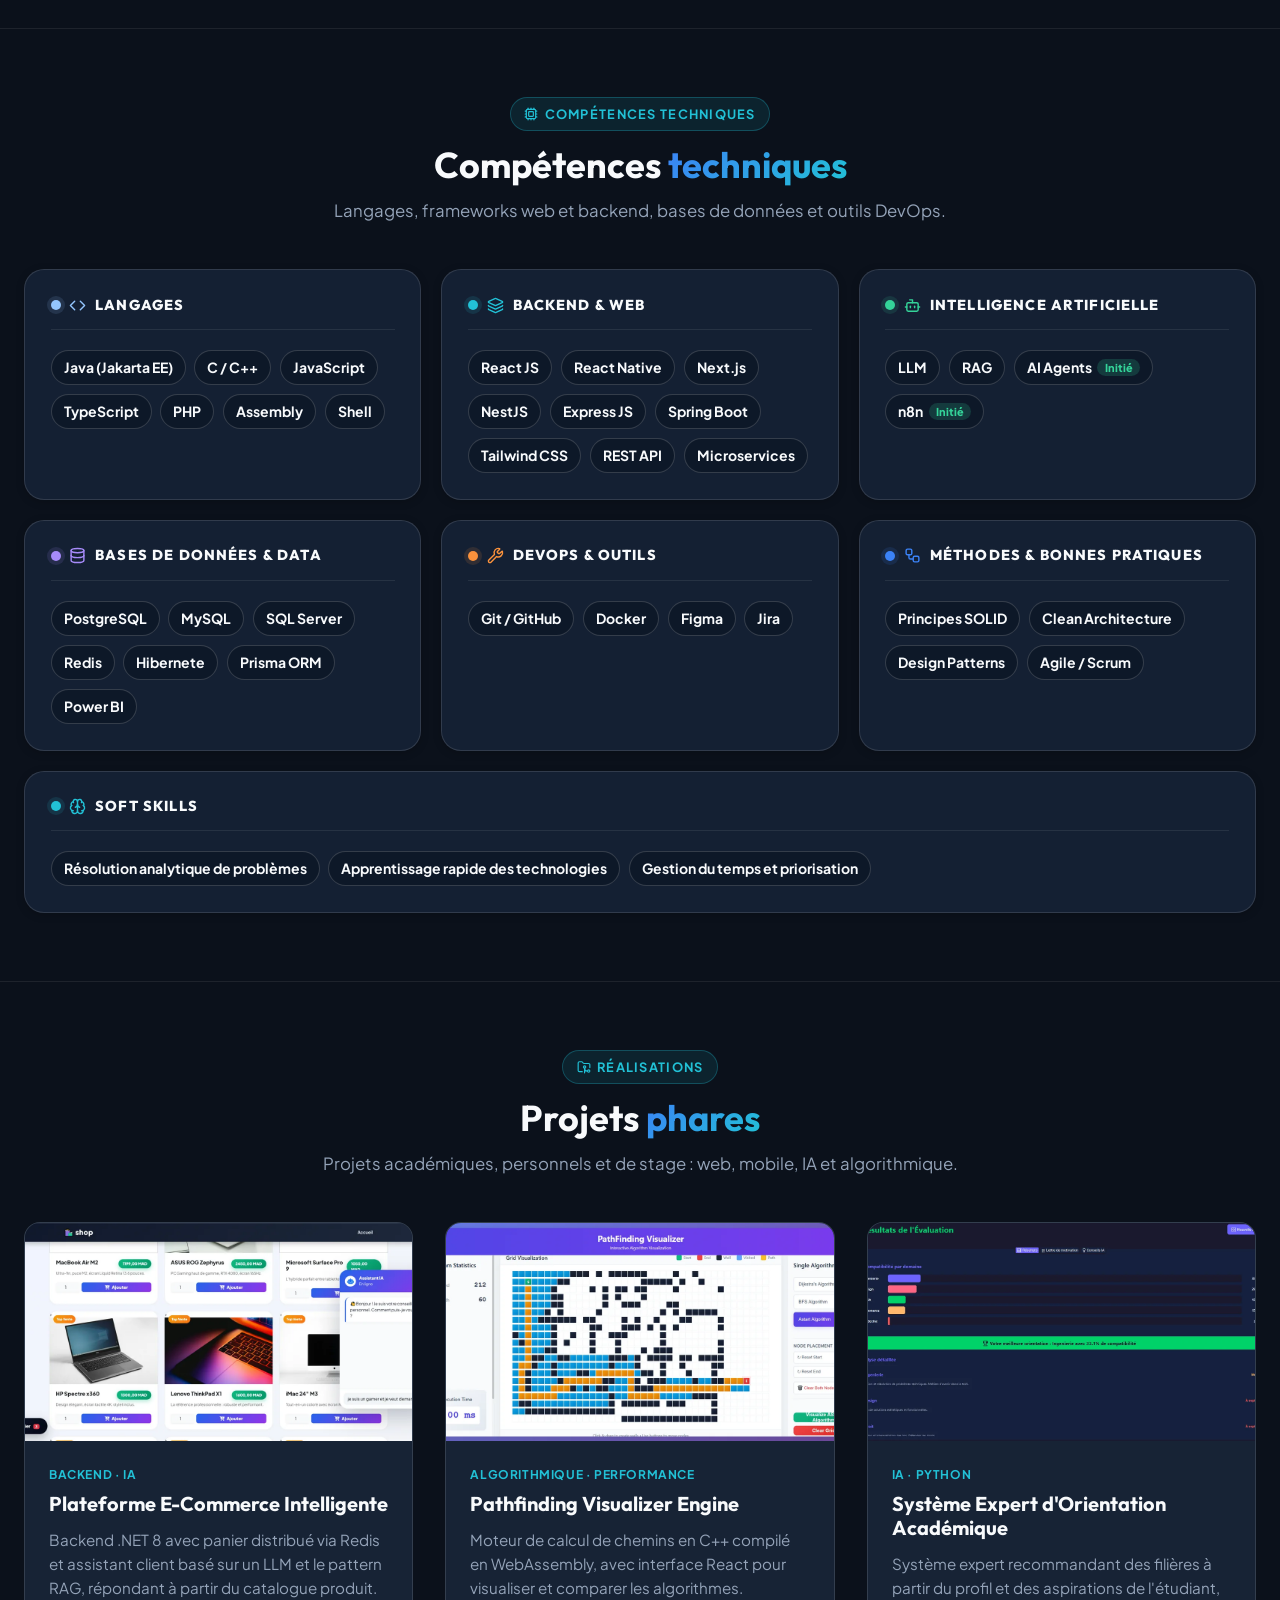
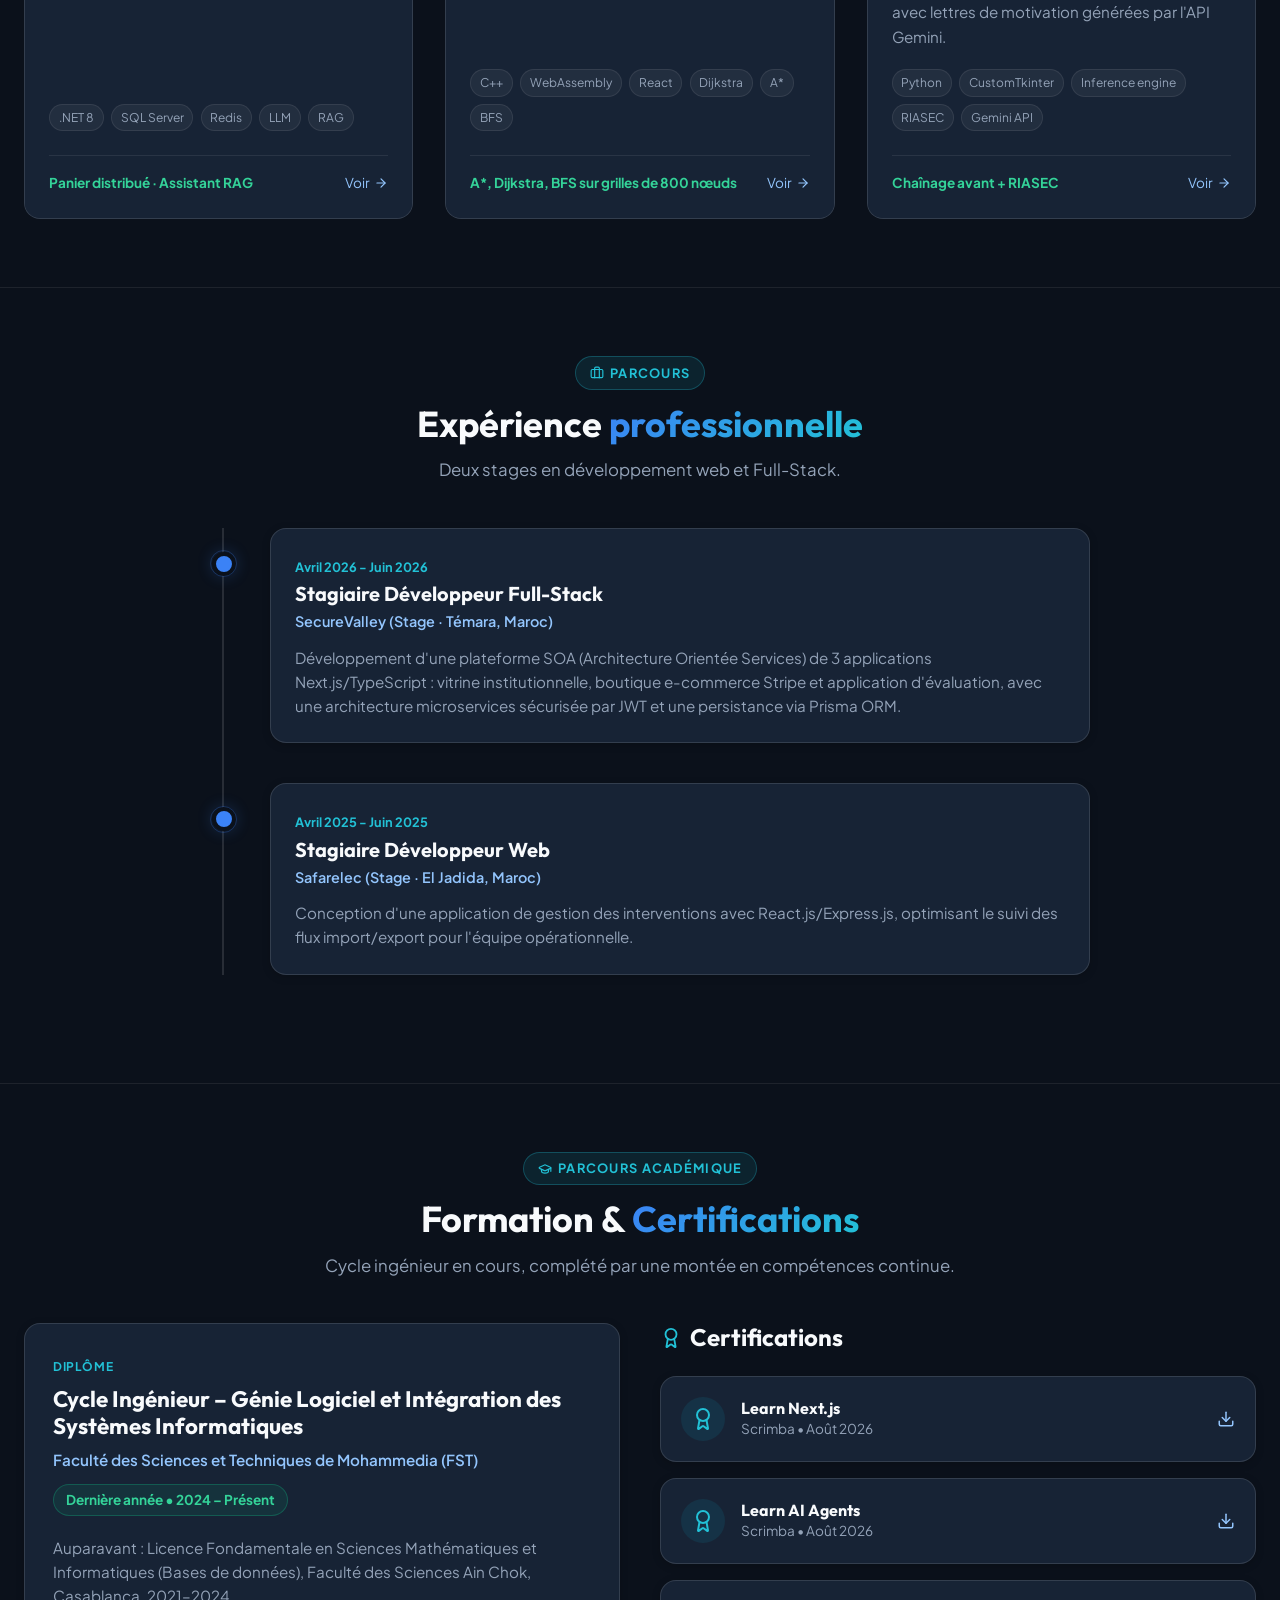
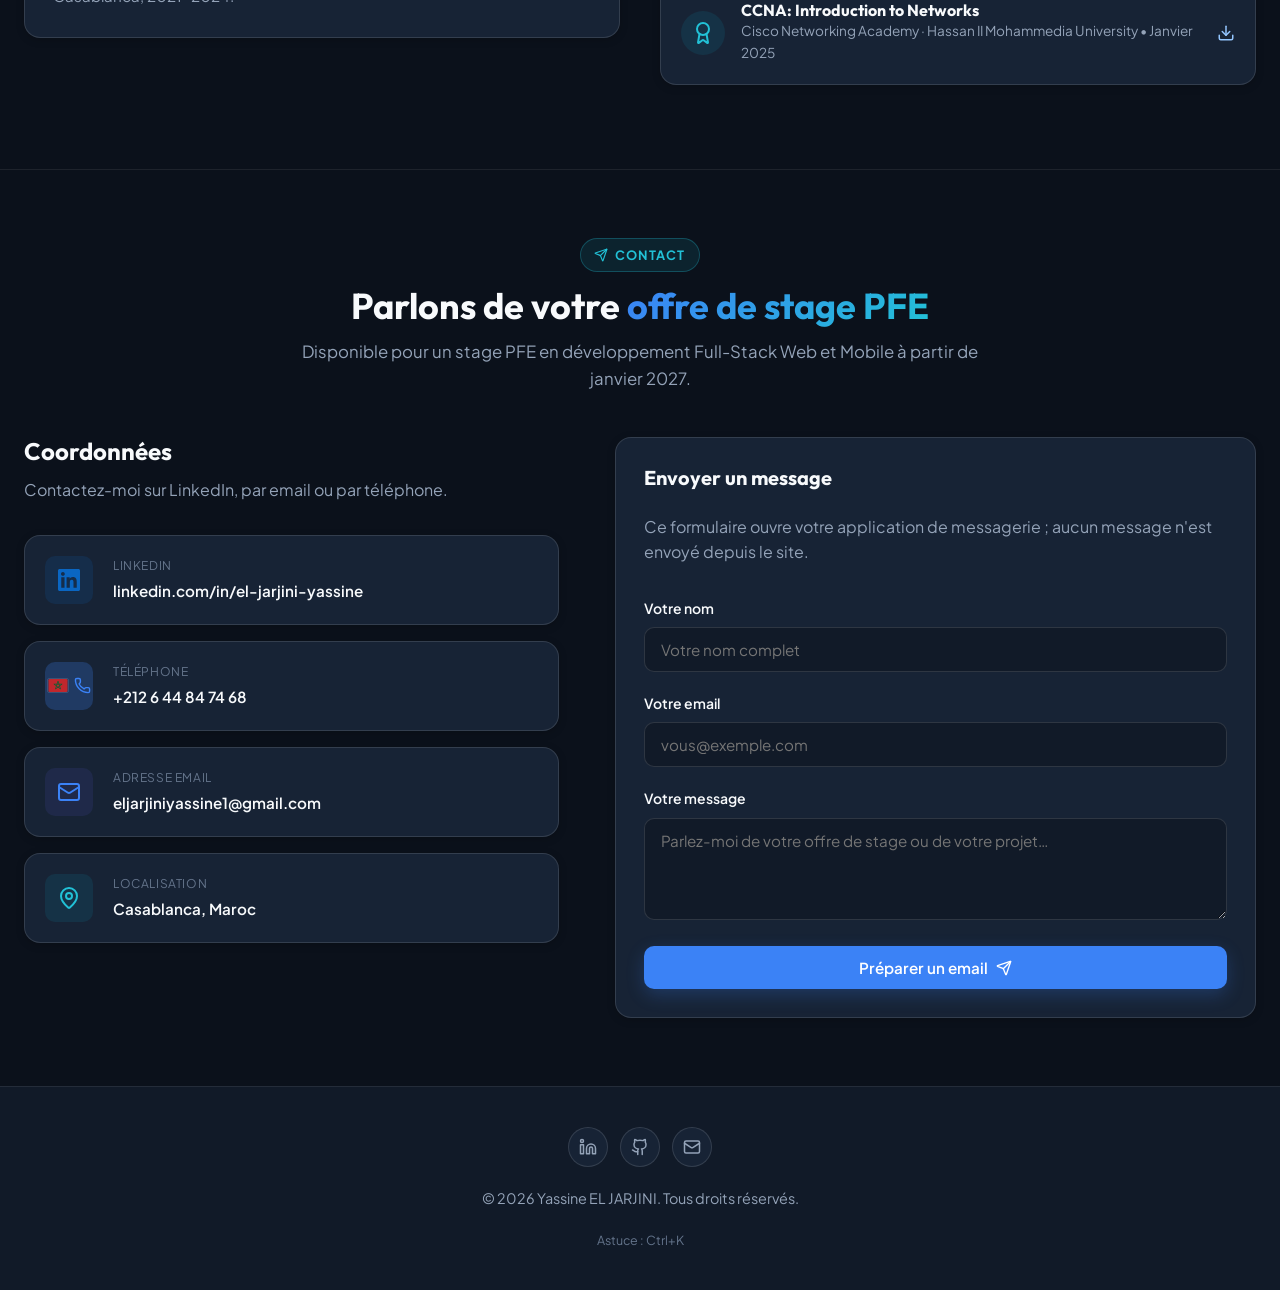
==== commit 4596d8be: "feat: add keyboard command palette" ====
--- a/index.html
+++ b/index.html
@@ -117,6 +117,11 @@
           <i data-lucide="moon" id="themeIcon" class="u-icon-18"></i>
         </button>
 
+        <button type="button" class="btn btn-glass btn-sm palette-trigger" id="commandPaletteOpen"
+          aria-haspopup="dialog" aria-expanded="false" aria-label="Open command palette">
+          <kbd>Ctrl K</kbd>
+        </button>
+
         <a href="#contact" class="btn btn-primary btn-sm btn-get-in-touch">
           <span data-i18n="btn_get_in_touch">Get in Touch</span>
           <i data-lucide="arrow-right" class="u-icon-16"></i>
@@ -433,8 +438,27 @@
       <p class="footer-copy">
         © 2026 <span id="footerBrandName">Yassine EL JARJINI</span>. <span data-i18n="footer_rights">All rights reserved.</span>
       </p>
+      <span class="footer-hint" data-i18n="palette_hint">Tip: Ctrl+K</span>
     </div>
   </footer>
+
+  <div class="command-palette" id="commandPalette" role="dialog" aria-modal="true"
+    aria-labelledby="paletteTitle" hidden>
+    <div class="command-palette__panel">
+      <div class="command-palette__header">
+        <h2 id="paletteTitle" data-i18n="palette_title">Commandes rapides</h2>
+        <button type="button" class="command-palette__close" id="commandPaletteClose"
+          aria-label="Close"><span class="u-visually-hidden" data-i18n="palette_close">Close</span>×</button>
+      </div>
+      <input id="paletteSearch" class="command-palette__search" type="search" role="combobox"
+        aria-autocomplete="list" aria-controls="paletteResults" aria-expanded="true"
+        aria-activedescendant="" data-i18n-placeholder="palette_search_placeholder"
+        placeholder="Rechercher une commande…">
+      <div class="command-palette__results" id="paletteResults" role="listbox"></div>
+      <p class="command-palette__hint" data-i18n="palette_keyboard_hint">↑ ↓ pour naviguer · Entrée pour lancer · Échap pour fermer</p>
+    </div>
+  </div>
+  <div class="palette-toast" id="paletteToast" role="status" aria-live="polite"></div>
 
   <!-- PROJECT MODAL -->
   <div class="modal-overlay" id="projectModal" onclick="closeProjectModal(event)">
@@ -449,5 +473,6 @@
   <script src="assets/js/i18n.js"></script>
   <script src="assets/js/rendering.js"></script>
   <script src="assets/js/ui.js"></script>
+  <script src="assets/js/palette.js"></script>
 </body>
 </html>
--- a/assets/css/components.css
+++ b/assets/css/components.css
@@ -48,6 +48,175 @@
   display: inline-flex;
   align-items: center;
   justify-content: center;
+}
+
+.palette-trigger {
+  display: none;
+  padding-inline: 0.7rem;
+}
+.palette-trigger kbd {
+  color: var(--text-secondary);
+  font: 600 0.75rem var(--font-sans);
+  white-space: nowrap;
+}
+@media (min-width: 901px) {
+  .palette-trigger {
+    display: inline-flex;
+  }
+}
+@media (min-width: 1181px) and (max-width: 1320px) {
+  .nav-actions {
+    gap: 0.4rem;
+  }
+  .nav-actions > .btn-sm,
+  .nav-actions .cv-dropdown .btn-sm {
+    padding-inline: 0.65rem;
+  }
+}
+.footer-hint {
+  color: var(--text-tertiary);
+  font-size: 0.78rem;
+}
+
+.command-palette[hidden] {
+  display: none;
+}
+.command-palette {
+  position: fixed;
+  z-index: 1000;
+  inset: 0;
+  display: flex;
+  justify-content: center;
+  align-items: flex-start;
+  padding: min(13vh, 7rem) 1rem 1rem;
+  background: color-mix(in srgb, var(--bg-base) 72%, transparent);
+  backdrop-filter: blur(8px);
+  opacity: 0;
+  transition: opacity 150ms ease;
+}
+.command-palette.is-open {
+  opacity: 1;
+}
+.command-palette__panel {
+  width: min(100%, 640px);
+  max-height: min(72vh, 620px);
+  overflow: hidden;
+  display: flex;
+  flex-direction: column;
+  background: var(--bg-surface-elevated);
+  border: 1px solid var(--border-card);
+  border-radius: var(--radius-xl);
+  box-shadow: var(--shadow-lg);
+  transform: translateY(-6px) scale(0.98);
+  transition: transform 150ms ease;
+}
+.command-palette.is-open .command-palette__panel {
+  transform: translateY(0) scale(1);
+}
+.command-palette__header {
+  display: flex;
+  align-items: center;
+  justify-content: space-between;
+  gap: 1rem;
+  padding: 1rem 1.1rem 0.75rem;
+  color: var(--text-primary);
+}
+.command-palette__header h2 {
+  font-size: 1rem;
+}
+.command-palette__close {
+  width: 2rem;
+  height: 2rem;
+  display: grid;
+  place-items: center;
+  color: var(--text-secondary);
+  background: transparent;
+  border: 1px solid var(--border-subtle);
+  border-radius: var(--radius-md);
+  font: inherit;
+  font-size: 1.2rem;
+  cursor: pointer;
+}
+.command-palette__search {
+  margin: 0 1rem 0.75rem;
+  padding: 0.8rem 0.9rem;
+  color: var(--text-primary);
+  background: var(--bg-base);
+  border: 1px solid var(--border-card);
+  border-radius: var(--radius-md);
+  font: 500 0.95rem var(--font-sans);
+}
+.command-palette__search:focus-visible,
+.command-palette__close:focus-visible {
+  outline: 2px solid var(--border-focus);
+  outline-offset: 2px;
+}
+.command-palette__results {
+  min-height: 0;
+  overflow-y: auto;
+  padding: 0.25rem 0.65rem;
+}
+.command-palette__option {
+  padding: 0.7rem 0.75rem;
+  border: 1px solid transparent;
+  border-radius: var(--radius-md);
+  color: var(--text-secondary);
+  cursor: pointer;
+}
+.command-palette__option[aria-selected="true"] {
+  color: var(--text-on-primary);
+  background: var(--skill-chip-hover-bg);
+  border-color: var(--border-focus);
+}
+.command-palette__empty,
+.command-palette__hint {
+  padding: 0.75rem;
+  color: var(--text-tertiary);
+  font-size: 0.8rem;
+}
+.command-palette__hint {
+  border-top: 1px solid var(--border-subtle);
+  margin-top: 0.25rem;
+}
+.palette-toast {
+  position: fixed;
+  z-index: 1001;
+  inset-inline: 1rem;
+  bottom: 1.25rem;
+  width: fit-content;
+  max-width: calc(100% - 2rem);
+  margin-inline: auto;
+  padding: 0.7rem 1rem;
+  color: var(--text-primary);
+  background: var(--bg-surface-elevated);
+  border: 1px solid var(--border-card);
+  border-radius: var(--radius-md);
+  box-shadow: var(--shadow-md);
+  opacity: 0;
+  transform: translateY(0.35rem);
+  transition: opacity 150ms ease, transform 150ms ease;
+  pointer-events: none;
+}
+.palette-toast.is-visible {
+  opacity: 1;
+  transform: translateY(0);
+}
+@media (prefers-reduced-motion: reduce) {
+  .command-palette,
+  .command-palette__panel,
+  .palette-toast {
+    transition: none;
+  }
+  .command-palette__panel,
+  .palette-toast {
+    transform: none;
+  }
+}
+@media print {
+  .command-palette,
+  .palette-toast {
+    display: none;
+  }
 }
 
 /* ==========================================================================
@@ -300,6 +469,8 @@
   }
 }
 .project-card {
+  position: relative;
+  isolation: isolate;
   background: var(--bg-surface-elevated);
   border: 1px solid var(--border-card);
   border-radius: var(--radius-xl);
@@ -309,10 +480,44 @@
   transition: all var(--transition-normal);
   cursor: pointer;
 }
+.project-card::before {
+  content: "";
+  position: absolute;
+  z-index: -1;
+  inset: 0;
+  border-radius: inherit;
+  background: radial-gradient(
+    480px circle at var(--mx, 50%) var(--my, 50%),
+    var(--primary-glow),
+    transparent 72%
+  );
+  opacity: 0;
+  transition: opacity 180ms ease;
+  pointer-events: none;
+}
+.project-card:focus-visible {
+  outline: 3px solid var(--border-focus);
+  outline-offset: 3px;
+}
 .project-card:hover {
   border-color: var(--primary);
   transform: translateY(-4px);
   box-shadow: var(--shadow-md);
+}
+@media (hover: hover) and (pointer: fine) and (prefers-reduced-motion: no-preference) {
+  .project-card.is-pointer-active {
+    will-change: transform;
+    transform: perspective(1000px) rotateX(var(--tilt-x, 0deg))
+      rotateY(var(--tilt-y, 0deg)) translateY(-3px);
+    transition:
+      transform 80ms linear,
+      border-color var(--transition-normal),
+      box-shadow var(--transition-normal);
+  }
+
+  .project-card.is-pointer-active::before {
+    opacity: 1;
+  }
 }
 .project-header-banner {
   height: auto;
@@ -415,7 +620,23 @@
   width: 2px;
   background: var(--border-card);
 }
+.timeline::after {
+  content: "";
+  position: absolute;
+  top: 0;
+  bottom: 0;
+  left: 2rem;
+  width: 2px;
+  background: var(--gradient-accent);
+  transform: scaleY(var(--timeline-progress, 1));
+  transform-origin: top center;
+  pointer-events: none;
+}
 html[dir="rtl"] .timeline::before {
+  left: auto;
+  right: 2rem;
+}
+html[dir="rtl"] .timeline::after {
   left: auto;
   right: 2rem;
 }
@@ -437,7 +658,25 @@
   border-radius: 50%;
   background: var(--primary);
   border: 4px solid var(--bg-base);
-  box-shadow: 0 0 12px var(--primary-glow);
+  box-shadow: none;
+  transition: box-shadow 220ms ease;
+  z-index: 1;
+}
+.timeline-marker::after {
+  content: "";
+  position: absolute;
+  inset: -0.35rem;
+  border: 1px solid var(--primary-glow);
+  border-radius: inherit;
+  opacity: 0;
+  transition: opacity 220ms ease;
+  pointer-events: none;
+}
+.timeline-marker.is-lit {
+  box-shadow: 0 0 16px var(--primary-glow);
+}
+.timeline-marker.is-lit::after {
+  opacity: 1;
 }
 html[dir="rtl"] .timeline-marker {
   left: auto;
--- a/assets/css/animations.css
+++ b/assets/css/animations.css
@@ -1,19 +1,4 @@
 /* Motion definitions kept separate from component geometry. */
-
-.about-photo img {
-  transition: transform 400ms ease;
-}
-@media (hover: hover) and (prefers-reduced-motion: no-preference) {
-  .about-photo:hover img {
-    transform: scale(1.03);
-  }
-}
-@media (prefers-reduced-motion: reduce) {
-  .about-photo img {
-    transition: none;
-    transform: none;
-  }
-}
 
 @keyframes pulseAnim {
   0% {
@@ -161,6 +146,31 @@
   .skill-card:hover {
     transform: none;
   }
+
+  .project-card:hover,
+  .project-card.is-pointer-active {
+    transform: none;
+    will-change: auto;
+  }
+
+  .project-card::before {
+    opacity: 0;
+    transition: none;
+  }
+
+  .timeline::after {
+    transform: scaleY(1);
+  }
+
+  .timeline-marker {
+    box-shadow: 0 0 16px var(--primary-glow);
+    transition: none;
+  }
+
+  .timeline-marker::after {
+    opacity: 1;
+    transition: none;
+  }
 }
 
 @media print {
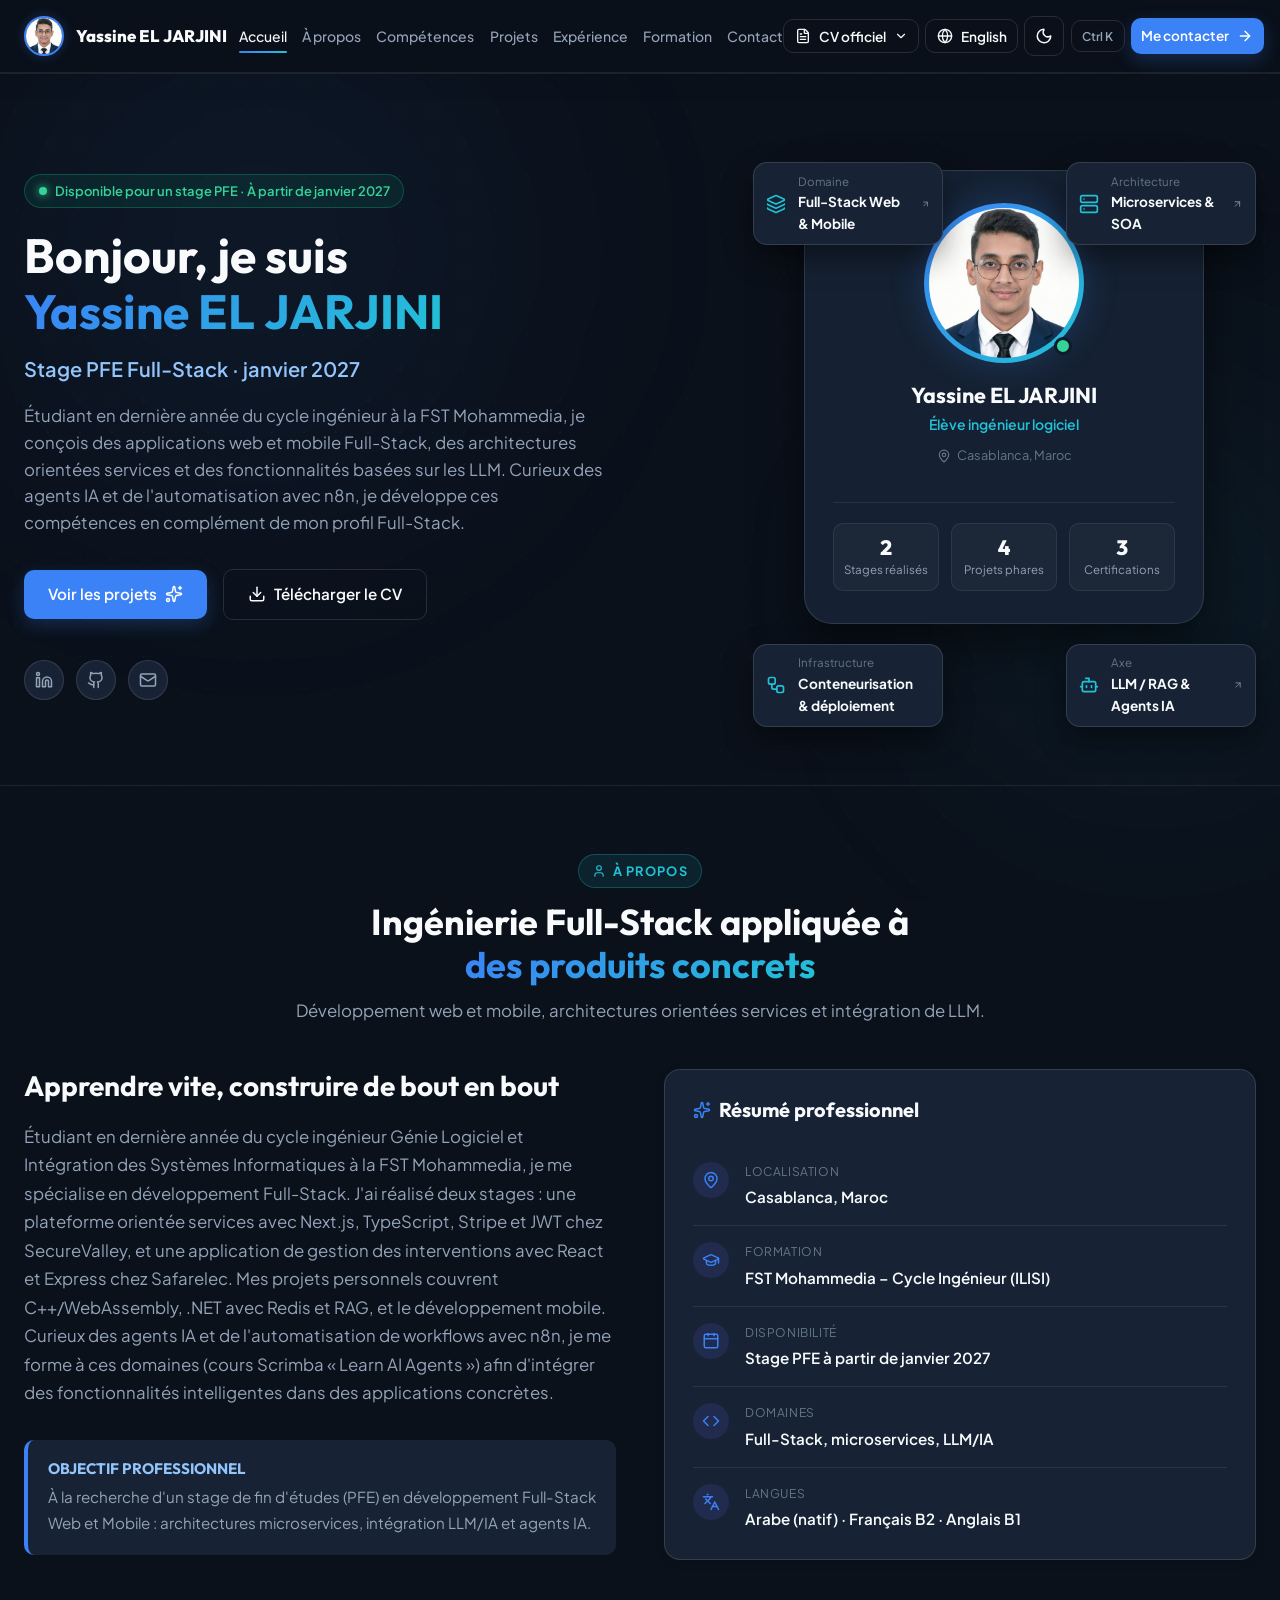
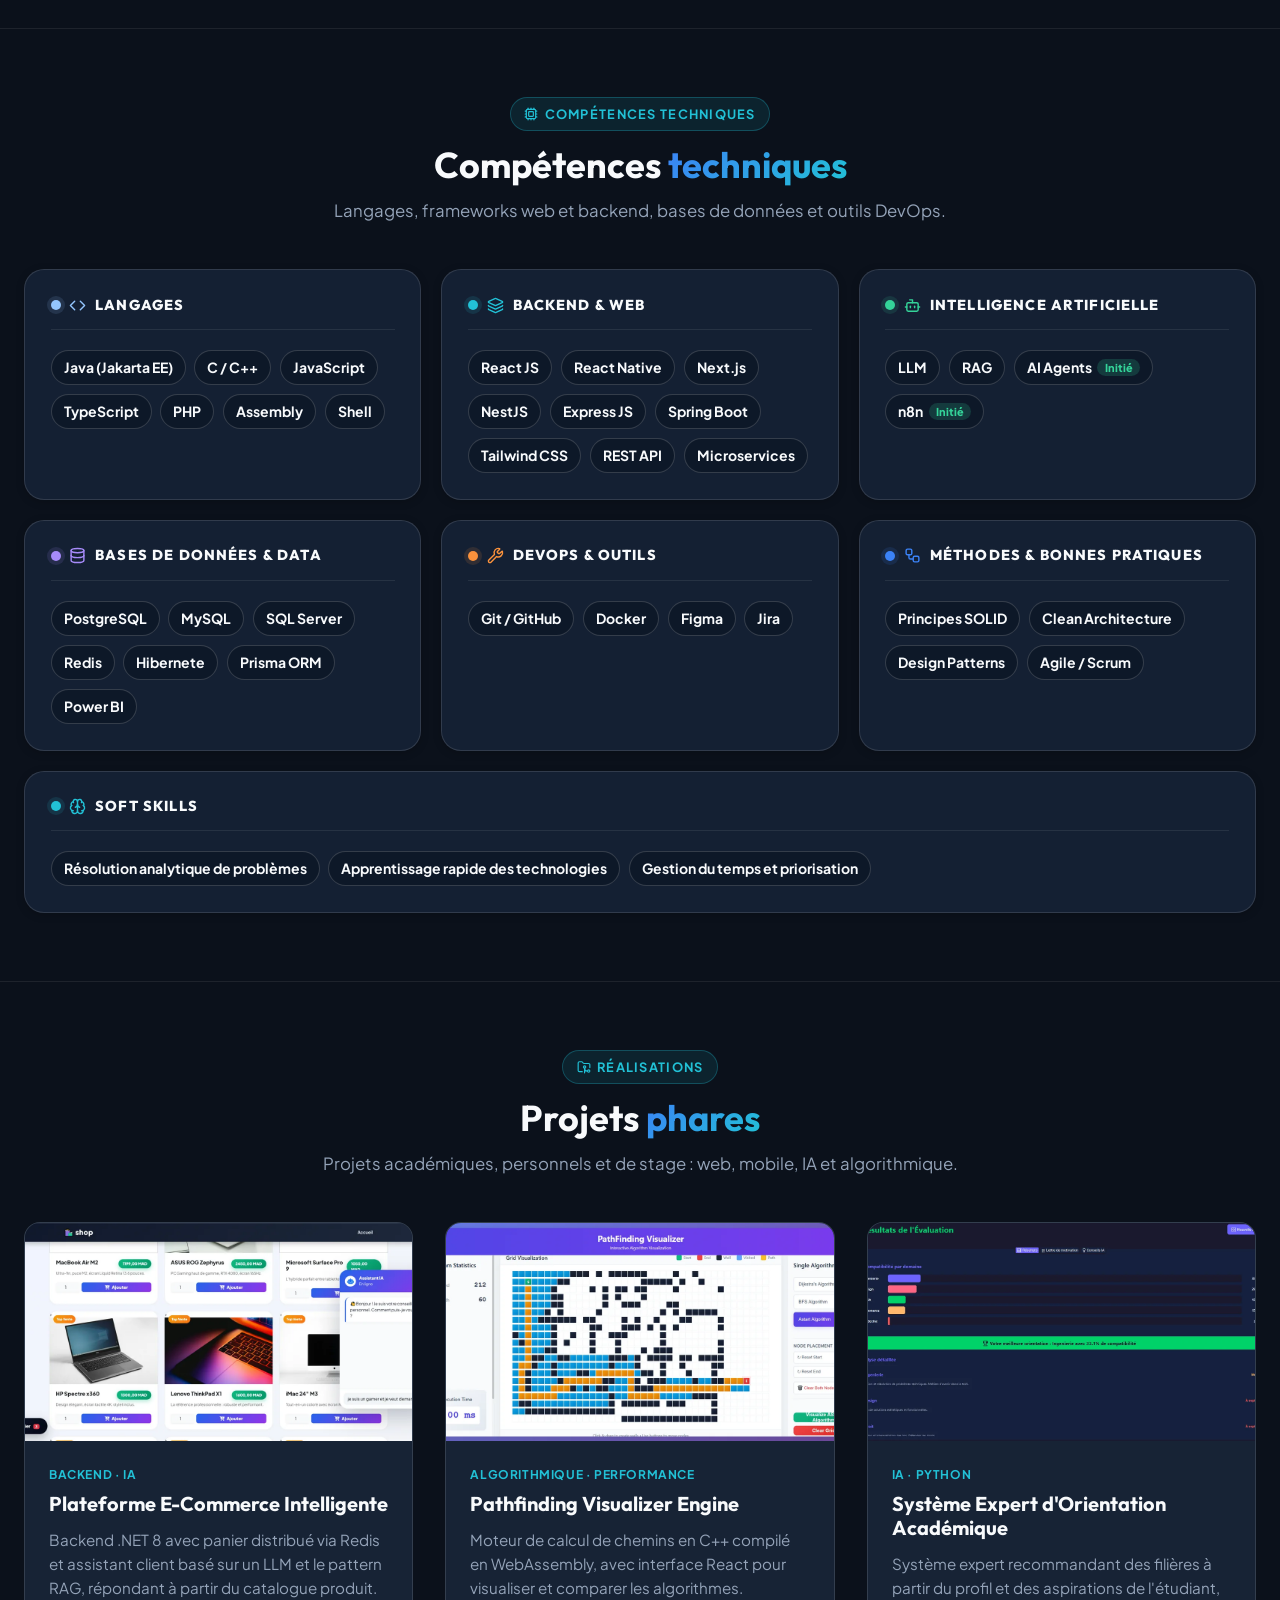
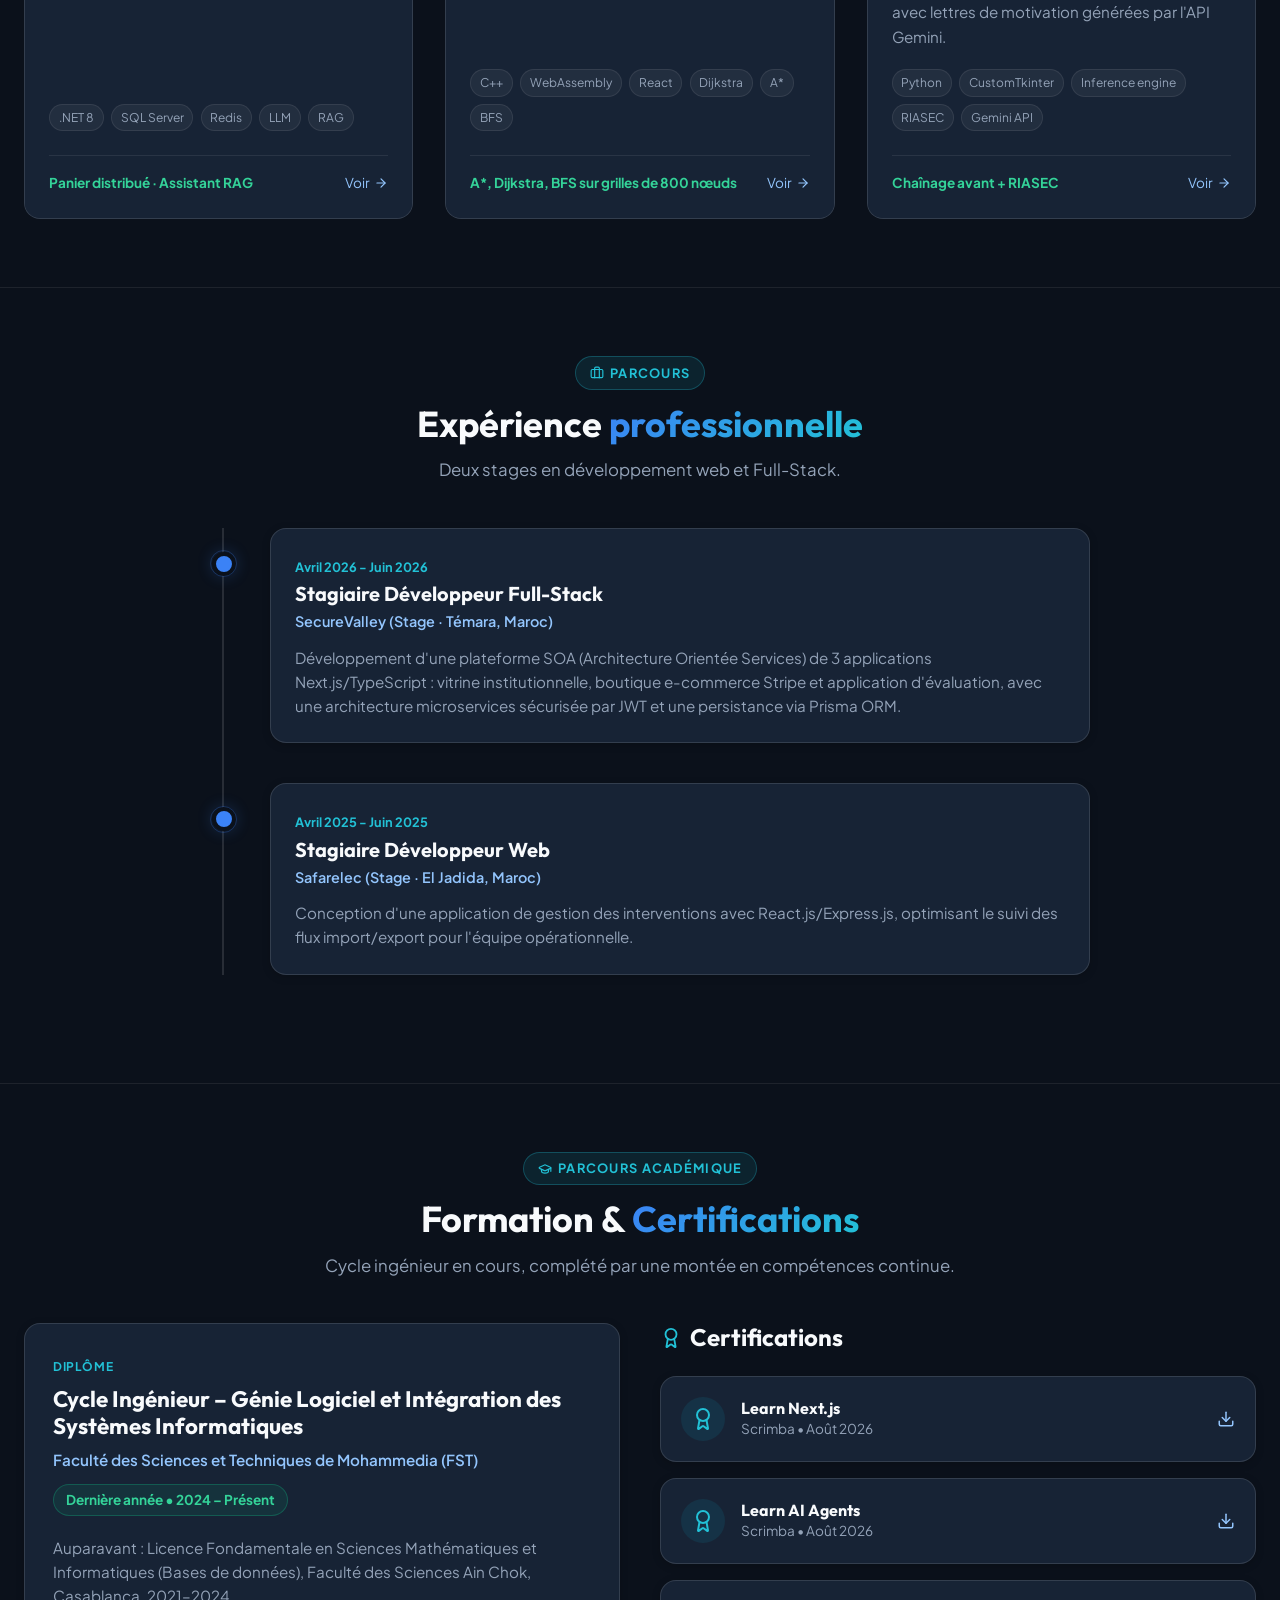
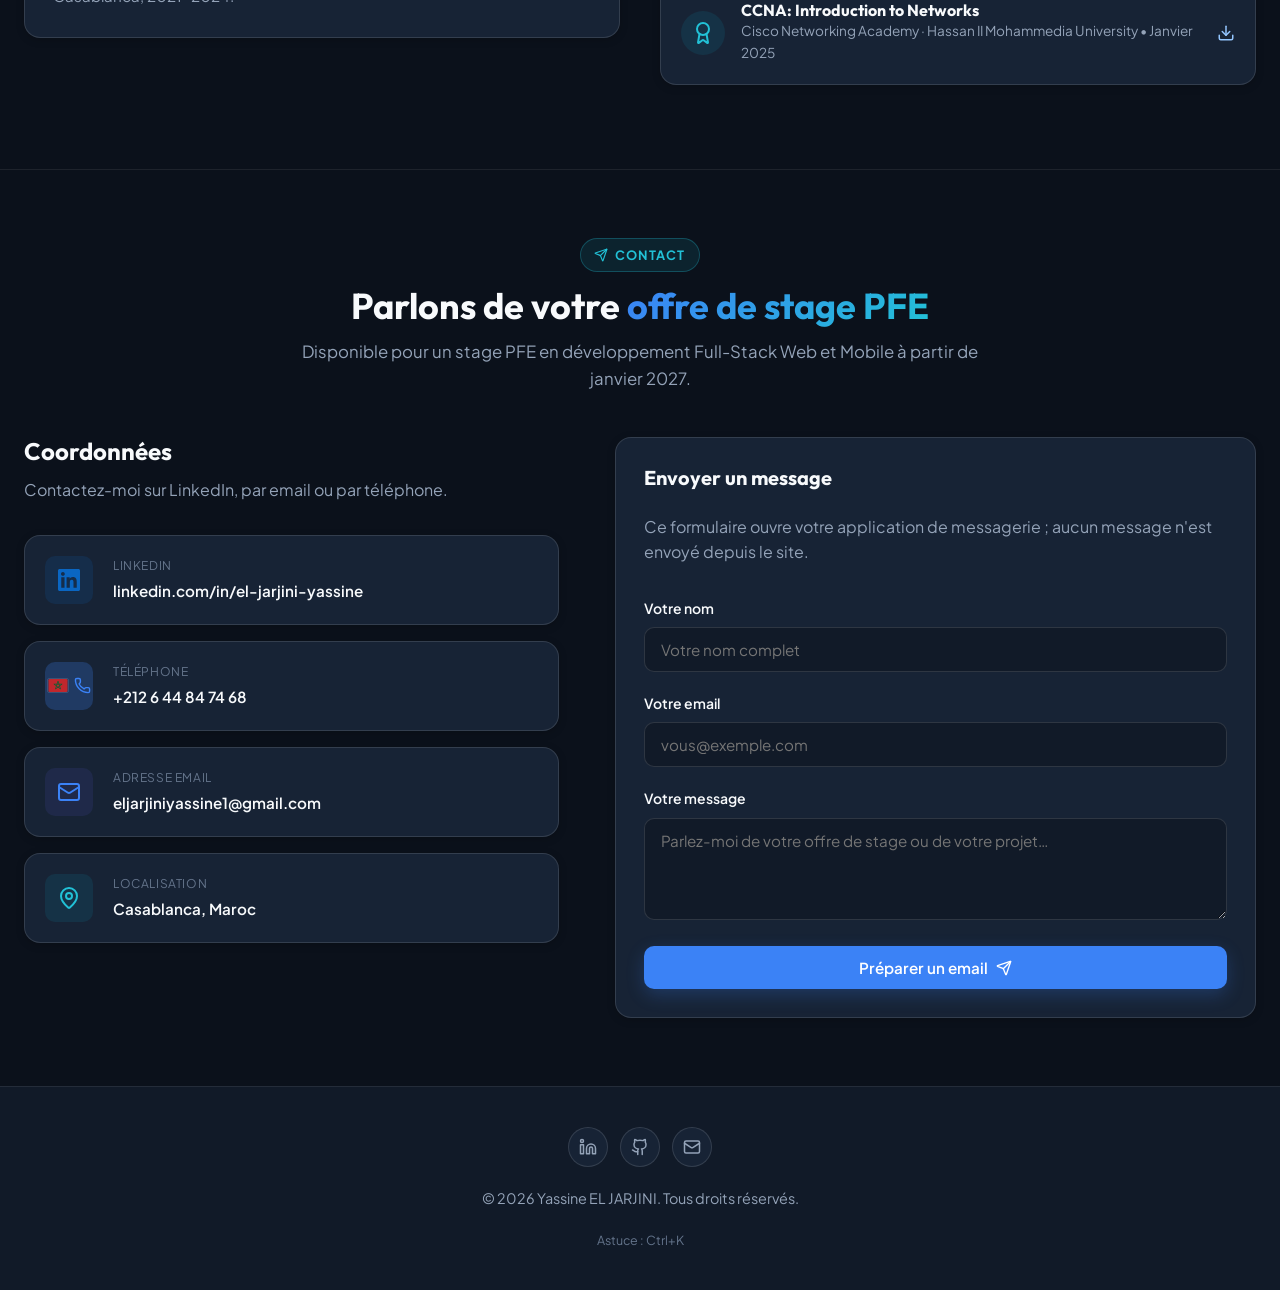
==== commit a3314ff0: "Renseigne l'adresse du site (eljarjini.dev)" ====
--- a/index.html
+++ b/index.html
@@ -10,12 +10,12 @@
   <link rel="icon" type="image/svg+xml" sizes="any" href="favicon.svg">
   <link rel="icon" type="image/png" sizes="32x32" href="favicon-32.png">
   <link rel="apple-touch-icon" href="apple-touch-icon.png">
-  <link rel="canonical" href="__SITE_URL__/">
+  <link rel="canonical" href="https://eljarjini.dev/">
   <meta property="og:type" content="website">
   <meta property="og:title" content="Yassine El Jarjini | Ingénieur Logiciel Full-Stack">
   <meta property="og:description" content="Étudiant ingénieur Full-Stack à la recherche d'un stage PFE à partir de janvier 2027.">
-  <meta property="og:url" content="__SITE_URL__/">
-  <meta property="og:image" content="__SITE_URL__/assets/images/og-cover.jpg">
+  <meta property="og:url" content="https://eljarjini.dev/">
+  <meta property="og:image" content="https://eljarjini.dev/assets/images/og-cover.jpg">
   <meta property="og:image:width" content="1200">
   <meta property="og:image:height" content="630">
   <meta property="og:image:alt" content="Yassine El Jarjini, Ingénieur Logiciel Full-Stack, disponible pour un stage PFE à partir de janvier 2027">
@@ -24,7 +24,7 @@
   <meta name="twitter:card" content="summary_large_image">
   <meta name="twitter:title" content="Yassine El Jarjini | Ingénieur Logiciel Full-Stack">
   <meta name="twitter:description" content="Étudiant ingénieur Full-Stack à la recherche d'un stage PFE à partir de janvier 2027.">
-  <meta name="twitter:image" content="__SITE_URL__/assets/images/og-cover.jpg">
+  <meta name="twitter:image" content="https://eljarjini.dev/assets/images/og-cover.jpg">
   <meta name="theme-color" content="#0b111b">
   <script type="application/ld+json">
   {
@@ -32,8 +32,8 @@
     "@type": "Person",
     "name": "Yassine El Jarjini",
     "jobTitle": "Full-Stack Software Engineer",
-    "url": "__SITE_URL__/",
-    "image": "__SITE_URL__/assets/images/og-cover.jpg",
+    "url": "https://eljarjini.dev/",
+    "image": "https://eljarjini.dev/assets/images/og-cover.jpg",
     "sameAs": [
       "https://www.linkedin.com/in/el-jarjini-yassine/",
       "https://github.com/yassine-dev1"
--- a/assets/css/layout.css
+++ b/assets/css/layout.css
@@ -775,29 +775,19 @@
   }
 
   html[dir="ltr"] .badge-pos-1 {
-    top: calc(50% - 42px);
-    right: auto;
-    bottom: auto;
+    top: auto;
+    right: 0;
+    bottom: -70px;
+    left: auto;
+    width: auto;
+  }
+
+  html[dir="rtl"] .badge-pos-1 {
+    top: auto;
+    right: auto;
+    bottom: -70px;
     left: 0;
-    width: 160px;
-  }
-
-  html[dir="rtl"] .badge-pos-1 {
-    top: calc(50% - 42px);
-    right: 0;
-    bottom: auto;
-    left: auto;
-    width: 160px;
-  }
-}
-
-@media (min-width: 1200px) and (max-width: 1350px) {
-  html[dir="ltr"] .badge-pos-1 {
-    left: -105px;
-  }
-
-  html[dir="rtl"] .badge-pos-1 {
-    right: -105px;
+    width: auto;
   }
 }
 
--- a/assets/css/components.css
+++ b/assets/css/components.css
@@ -505,12 +505,15 @@
   box-shadow: var(--shadow-md);
 }
 @media (hover: hover) and (pointer: fine) and (prefers-reduced-motion: no-preference) {
-  .project-card.is-pointer-active {
+  .projects-grid .project-card:hover {
+    transform: translateY(-4px);
+  }
+
+  .projects-grid .project-card.is-pointer-active {
     will-change: transform;
     transform: perspective(1000px) rotateX(var(--tilt-x, 0deg))
       rotateY(var(--tilt-y, 0deg)) translateY(-3px);
     transition:
-      transform 80ms linear,
       border-color var(--transition-normal),
       box-shadow var(--transition-normal);
   }
--- a/assets/css/animations.css
+++ b/assets/css/animations.css
@@ -147,8 +147,8 @@
     transform: none;
   }
 
-  .project-card:hover,
-  .project-card.is-pointer-active {
+  .projects-grid .project-card:hover,
+  .projects-grid .project-card.is-pointer-active {
     transform: none;
     will-change: auto;
   }
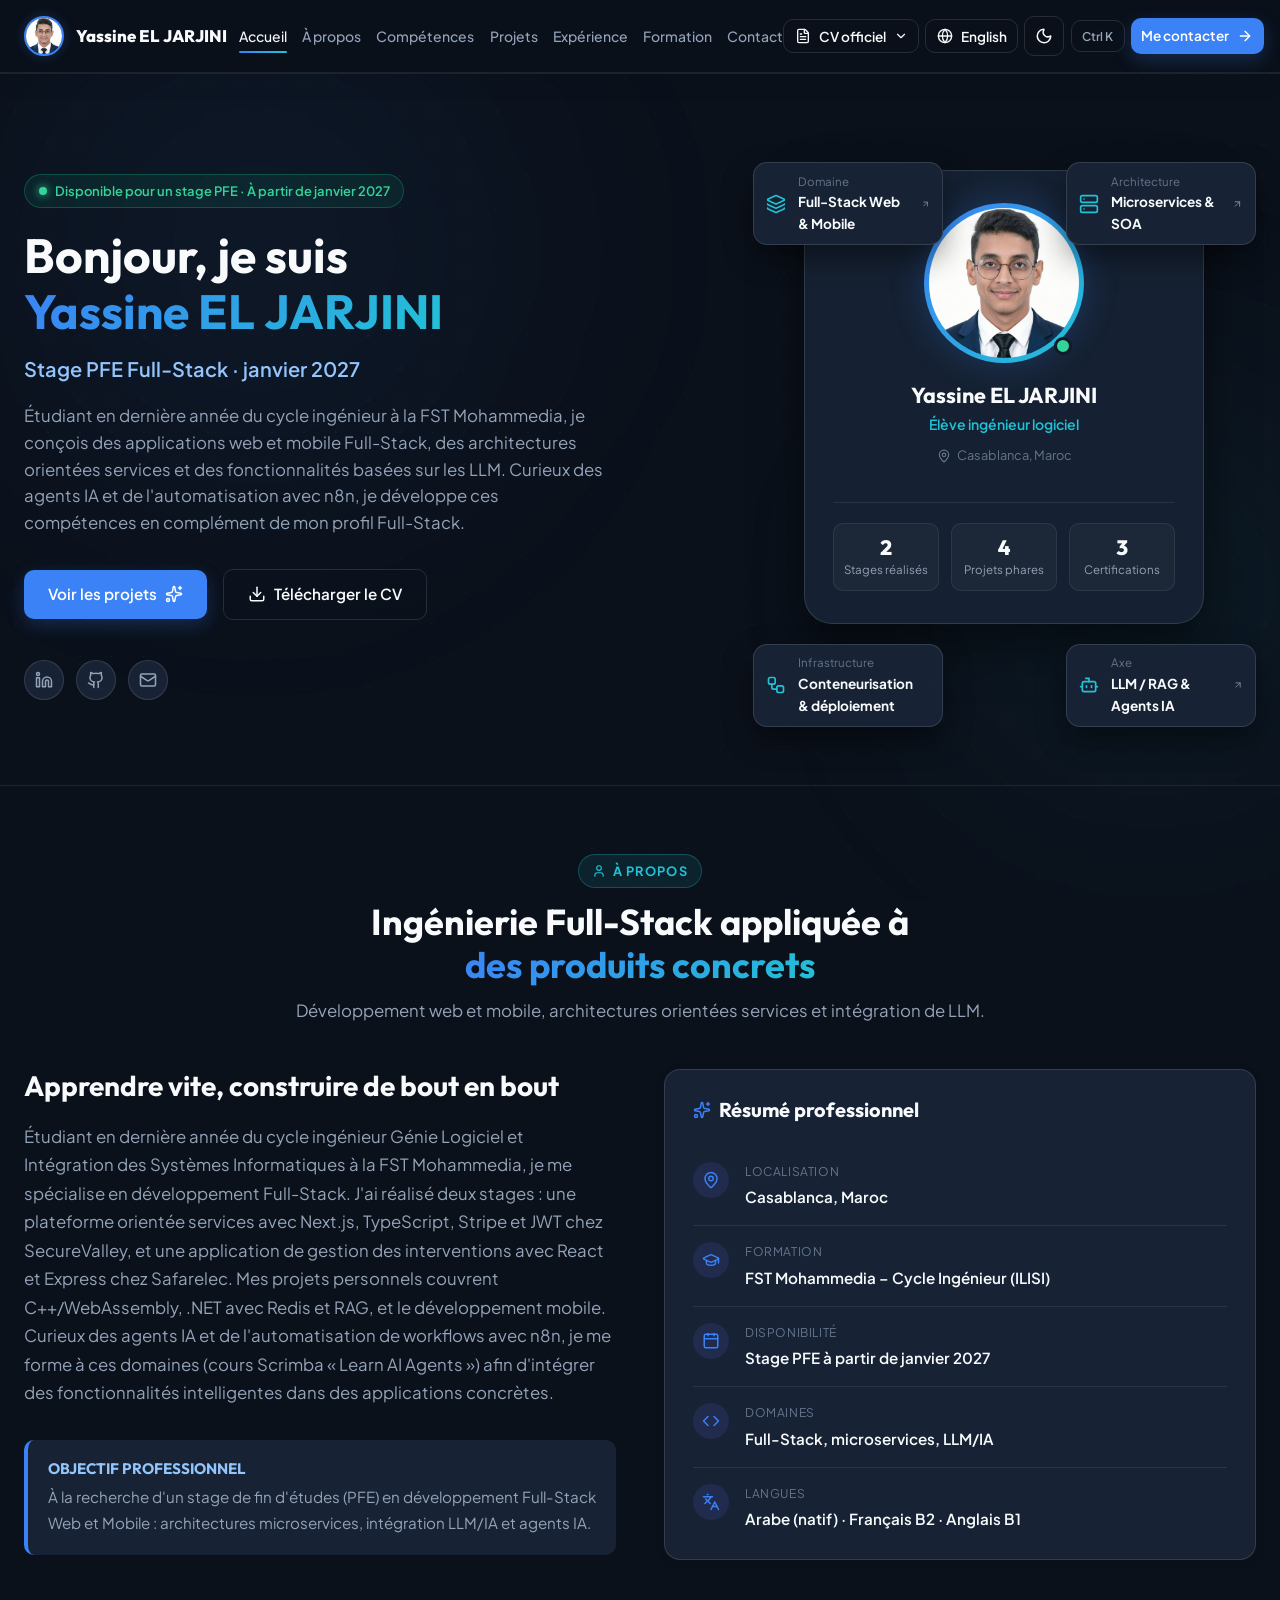
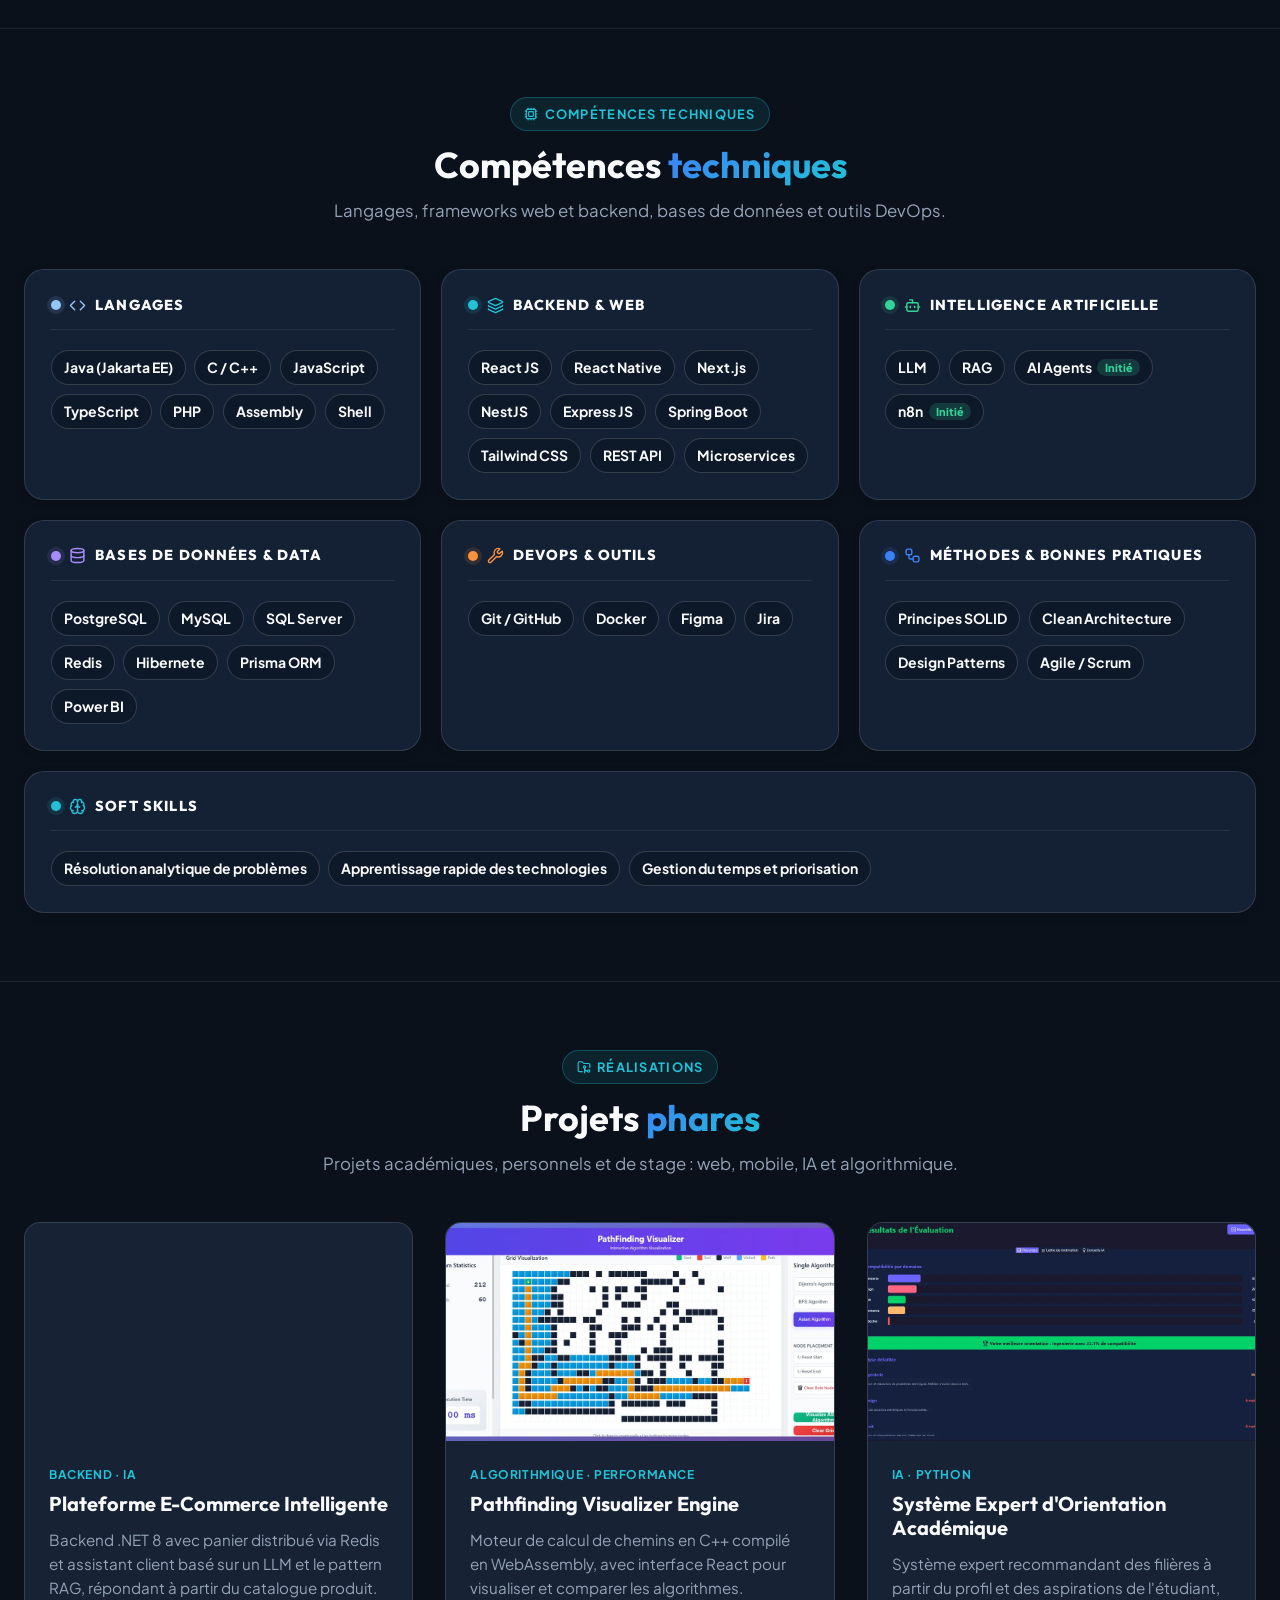
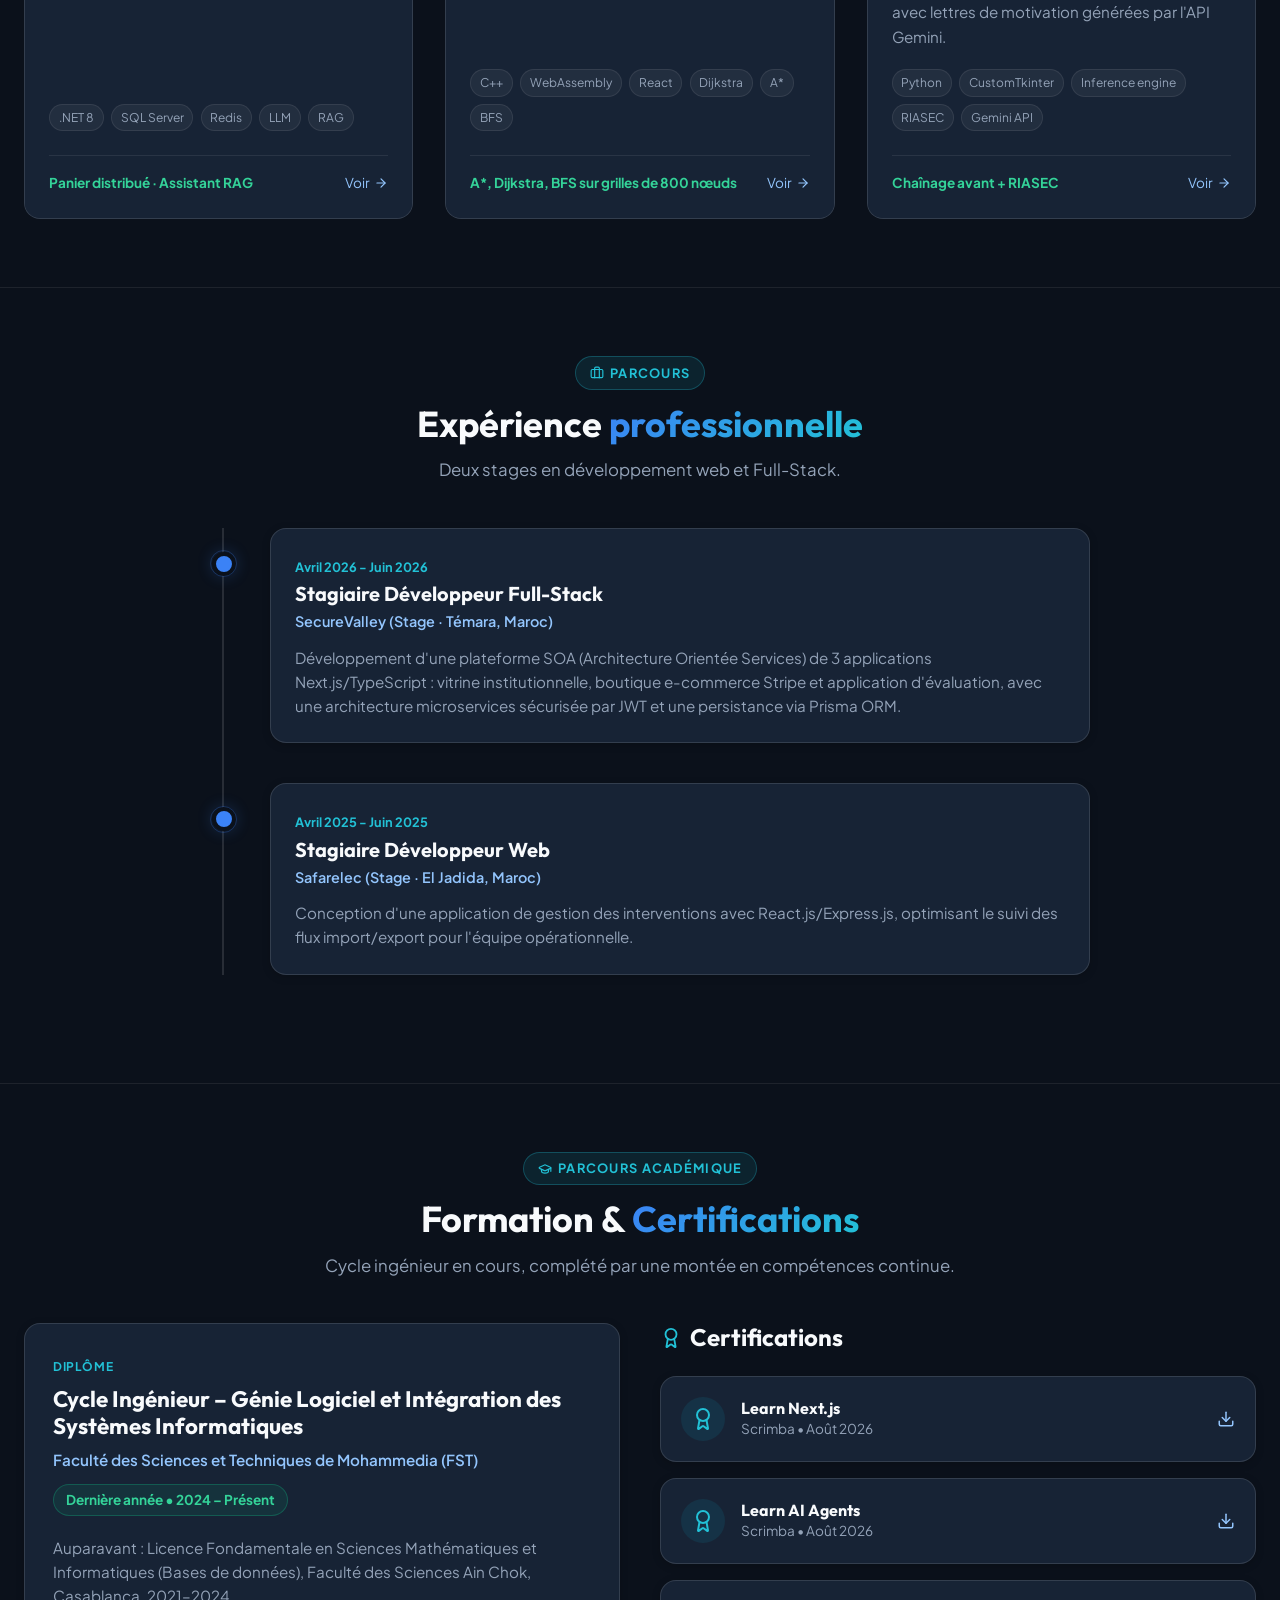
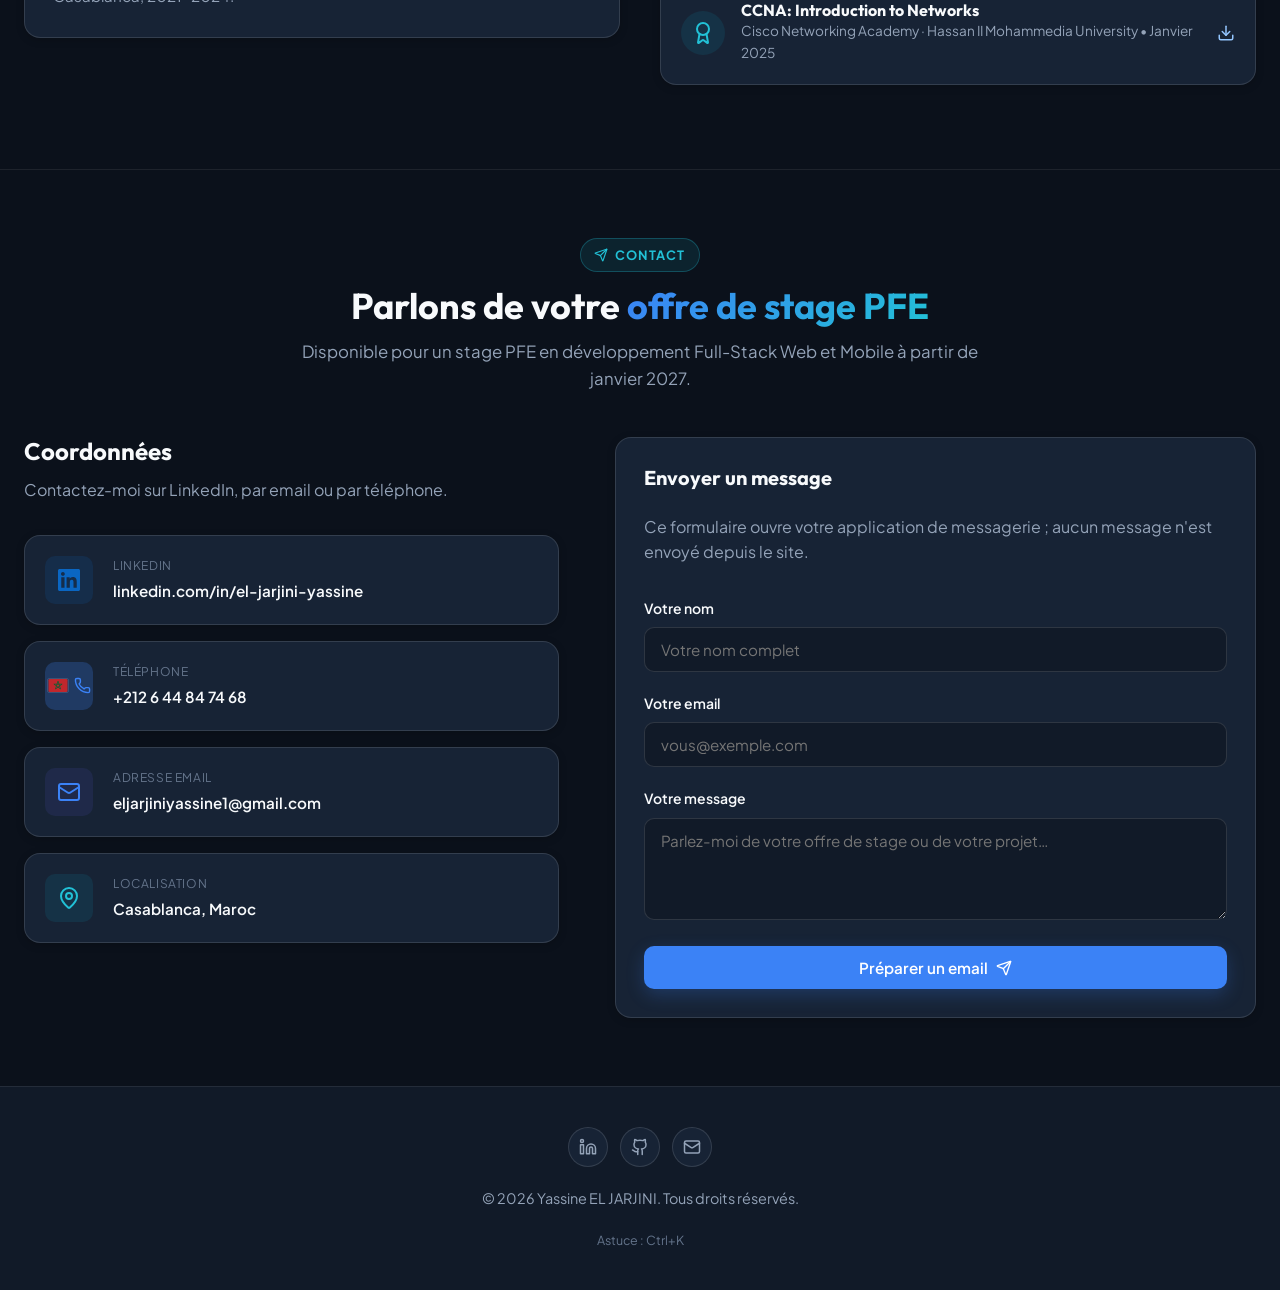
==== commit a0c6e069: "fix: align static page copy with French content" ====
--- a/index.html
+++ b/index.html
@@ -62,7 +62,7 @@
   <link rel="stylesheet" href="assets/css/animations.css">
 </head>
 <body>
-  <a class="skip-link" href="#main" data-i18n="skip_to_content">Skip to content</a>
+  <a class="skip-link" href="#main" data-i18n="skip_to_content">Aller au contenu</a>
   <div class="ambient-glow">
     <div class="ambient-blob-1"></div>
     <div class="ambient-blob-2"></div>
@@ -81,12 +81,12 @@
 
       <nav>
         <ul class="nav-links">
-          <li><a href="#hero" class="nav-link active" data-i18n="nav_home">Home</a></li>
-          <li><a href="#about" class="nav-link" data-i18n="nav_about">About</a></li>
-          <li><a href="#skills" class="nav-link" data-i18n="nav_skills">Skills</a></li>
-          <li><a href="#projects" class="nav-link" data-i18n="nav_projects">Projects</a></li>
-          <li><a href="#experience" class="nav-link" data-i18n="nav_experience">Experience</a></li>
-          <li><a href="#education" class="nav-link" data-i18n="nav_education">Credentials</a></li>
+          <li><a href="#hero" class="nav-link active" data-i18n="nav_home">Accueil</a></li>
+          <li><a href="#about" class="nav-link" data-i18n="nav_about">À propos</a></li>
+          <li><a href="#skills" class="nav-link" data-i18n="nav_skills">Compétences</a></li>
+          <li><a href="#projects" class="nav-link" data-i18n="nav_projects">Projets</a></li>
+          <li><a href="#experience" class="nav-link" data-i18n="nav_experience">Expérience</a></li>
+          <li><a href="#education" class="nav-link" data-i18n="nav_education">Formation</a></li>
           <li><a href="#contact" class="nav-link" data-i18n="nav_contact">Contact</a></li>
         </ul>
       </nav>
@@ -96,7 +96,7 @@
         <div class="cv-dropdown" id="cvDropdown">
 <button type="button" class="btn btn-glass btn-sm" id="topCvDownloadBtn" onclick="toggleCvMenu(event)" aria-haspopup="true" aria-expanded="false" title="CV (PDF)">
 <i data-lucide="file-text" class="u-icon-16"></i>
-<span class="cv-text-long" data-i18n="nav_download_cv">Official CV</span>
+<span class="cv-text-long" data-i18n="nav_download_cv">CV officiel</span>
 <span class="cv-text-short u-hidden">CV</span>
 <i data-lucide="chevron-down" class="u-icon-14"></i>
 </button>
@@ -107,23 +107,23 @@
 </div>
 
         <!-- Language toggle -->
-        <button id="langToggleBtn" class="btn btn-glass btn-sm" onclick="toggleLanguage()" title="Switch Language">
+        <button id="langToggleBtn" class="btn btn-glass btn-sm" onclick="toggleLanguage()" title="Changer de langue">
           <i data-lucide="globe" class="u-icon-16"></i>
           <span id="langBtnText">English</span>
         </button>
 
         <!-- Theme toggle -->
-        <button id="themeToggleBtn" class="btn btn-glass btn-icon" onclick="toggleTheme()" title="Toggle Dark/Light Mode">
+        <button id="themeToggleBtn" class="btn btn-glass btn-icon" onclick="toggleTheme()" title="Changer le thème">
           <i data-lucide="moon" id="themeIcon" class="u-icon-18"></i>
         </button>
 
         <button type="button" class="btn btn-glass btn-sm palette-trigger" id="commandPaletteOpen"
-          aria-haspopup="dialog" aria-expanded="false" aria-label="Open command palette">
+          aria-haspopup="dialog" aria-expanded="false" aria-label="Ouvrir la palette de commandes">
           <kbd>Ctrl K</kbd>
         </button>
 
         <a href="#contact" class="btn btn-primary btn-sm btn-get-in-touch">
-          <span data-i18n="btn_get_in_touch">Get in Touch</span>
+          <span data-i18n="btn_get_in_touch">Me contacter</span>
           <i data-lucide="arrow-right" class="u-icon-16"></i>
         </a>
 
@@ -134,16 +134,16 @@
     </div>
 
     <div class="mobile-drawer" id="mobileDrawer">
-      <a href="#hero" class="nav-link" onclick="closeMobileMenu()" data-i18n="nav_home">Home</a>
-      <a href="#about" class="nav-link" onclick="closeMobileMenu()" data-i18n="nav_about">About</a>
-      <a href="#skills" class="nav-link" onclick="closeMobileMenu()" data-i18n="nav_skills">Skills</a>
-      <a href="#projects" class="nav-link" onclick="closeMobileMenu()" data-i18n="nav_projects">Projects</a>
-      <a href="#experience" class="nav-link" onclick="closeMobileMenu()" data-i18n="nav_experience">Experience</a>
-      <a href="#education" class="nav-link" onclick="closeMobileMenu()" data-i18n="nav_education">Credentials</a>
+      <a href="#hero" class="nav-link" onclick="closeMobileMenu()" data-i18n="nav_home">Accueil</a>
+      <a href="#about" class="nav-link" onclick="closeMobileMenu()" data-i18n="nav_about">À propos</a>
+      <a href="#skills" class="nav-link" onclick="closeMobileMenu()" data-i18n="nav_skills">Compétences</a>
+      <a href="#projects" class="nav-link" onclick="closeMobileMenu()" data-i18n="nav_projects">Projets</a>
+      <a href="#experience" class="nav-link" onclick="closeMobileMenu()" data-i18n="nav_experience">Expérience</a>
+      <a href="#education" class="nav-link" onclick="closeMobileMenu()" data-i18n="nav_education">Formation</a>
       <a href="#contact" class="nav-link" onclick="closeMobileMenu()" data-i18n="nav_contact">Contact</a>
       <div class="mobile-drawer-actions">
         <a href="#contact" class="btn btn-primary u-justify-center" onclick="closeMobileMenu()">
-          <span data-i18n="btn_get_in_touch">Get in Touch</span>
+          <span data-i18n="btn_get_in_touch">Me contacter</span>
           <i data-lucide="arrow-right" class="u-icon-16"></i>
         </a>
       </div>
@@ -158,30 +158,30 @@
         <div class="hero-content">
           <div class="hero-badge-pill">
             <span class="pulse-dot"></span>
-            <span id="heroAvailabilityPill">Available for High-Impact Projects & Roles</span>
-          </div>
-
-          <h1 class="hero-title">
-            <span data-i18n="hero_greeting" id="heroGreetingText">Hi, I'm</span> <span class="text-gradient" id="heroFullName">Yassine EL JARJINI</span>
+            <span id="heroAvailabilityPill">Disponible pour un stage PFE · À partir de janvier 2027</span>
+          </div>
+
+          <h1 class="hero-title" aria-label="Bonjour, je suis Yassine EL JARJINI">
+            <span data-i18n="hero_greeting" id="heroGreetingText">Bonjour, je suis</span> <span class="text-gradient" id="heroFullName">Yassine EL JARJINI</span>
           </h1>
 
-          <p class="hero-headline" id="heroHeadline">
-            AI Automation Specialist & Systems Developer
+          <p class="hero-headline" id="heroHeadline" aria-label="Stage PFE Full-Stack · janvier 2027">
+            Stage PFE Full-Stack · janvier 2027
           </p>
 
-          <p class="hero-intro" id="heroIntro">
-            Étudiant en dernière année du cycle ingénieur à la FST Mohammedia, je conçois des applications web et mobile Full-Stack, des architectures orientées services et des fonctionnalités basées sur les LLM.
+          <p class="hero-intro" id="heroIntro" aria-label="Étudiant en dernière année du cycle ingénieur à la FST Mohammedia, je conçois des applications web et mobile Full-Stack, des architectures orientées services et des fonctionnalités basées sur les LLM. Curieux des agents IA et de l'automatisation avec n8n, je développe ces compétences en complément de mon profil Full-Stack.">
+            Étudiant en dernière année du cycle ingénieur à la FST Mohammedia, je conçois des applications web et mobile Full-Stack, des architectures orientées services et des fonctionnalités basées sur les LLM. Curieux des agents IA et de l'automatisation avec n8n, je développe ces compétences en complément de mon profil Full-Stack.
           </p>
 
           <div class="hero-actions">
             <a href="#projects" class="btn btn-primary">
-              <span data-i18n="hero_explore_btn">Explore Projects</span>
+              <span data-i18n="hero_explore_btn">Voir les projets</span>
               <i data-lucide="sparkles" class="u-icon-18"></i>
             </a>
 
             <a id="heroDownloadCv" class="btn btn-glass" download>
               <i data-lucide="download" class="u-icon-18"></i>
-              <span data-i18n="hero_download_cv_btn">Download my CV</span>
+              <span data-i18n="hero_download_cv_btn">Télécharger le CV</span>
             </a>
           </div>
 
@@ -192,7 +192,7 @@
             <a href="https://github.com/yassine-dev1" id="heroSocialGithub" target="_blank" rel="noopener noreferrer" class="social-icon-btn" title="GitHub">
               <svg xmlns="http://www.w3.org/2000/svg" width="18" height="18" viewBox="0 0 24 24" fill="none" stroke="currentColor" stroke-width="2" stroke-linecap="round" stroke-linejoin="round"><path d="M15 22v-4a4.8 4.8 0 0 0-1-3.5c3 0 6-2 6-5.5.08-1.25-.27-2.48-1-3.5.28-1.15.28-2.35 0-3.5 0 0-1 0-3 1.5-2.64-.5-5.36-.5-8 0C6 2 5 2 5 2c-.3 1.15-.3 2.35 0 3.5A5.403 5.403 0 0 0 4 9c0 3.5 3 5.5 6 5.5-.39.49-.68 1.05-.85 1.65-.17.6-.22 1.23-.15 1.85v4"/><path d="M9 18c-4.51 2-5-2-7-2"/></svg>
             </a>
-            <a href="mailto:eljarjiniyassine1@gmail.com" id="heroSocialEmail" class="social-icon-btn" title="Email Direct">
+            <a href="mailto:eljarjiniyassine1@gmail.com" id="heroSocialEmail" class="social-icon-btn" title="Email direct">
               <i data-lucide="mail" class="u-icon-18"></i>
             </a>
           </div>
@@ -200,24 +200,30 @@
 
         <!-- HERO VISUAL PORTRAIT (THE BELOVED CAMERA CARD WITH STATS & SAFE FLOATING BADGES) -->
         <div class="hero-visual-wrap" id="heroVisualWrap">
-          <!-- Floating Badges dynamically inserted with SAFE classes -->
-          <div id="heroFloatingBadgesContainer"></div>
+          <div id="heroFloatingBadgesContainer">
+            <a class="floating-badge badge-pos-0" href="#skills"><i data-lucide="layers" class="u-render-1"></i><div><div class="badge-cat">Domaine</div><div class="badge-title">Full-Stack Web &amp; Mobile</div></div><i data-lucide="arrow-up-right" class="badge-arrow"></i></a>
+            <a class="floating-badge badge-pos-1" href="#projects"><i data-lucide="bot" class="u-render-1"></i><div><div class="badge-cat">Axe</div><div class="badge-title">LLM / RAG &amp; Agents IA</div></div><i data-lucide="arrow-up-right" class="badge-arrow"></i></a>
+            <a class="floating-badge badge-pos-2" href="#experience"><i data-lucide="server" class="u-render-1"></i><div><div class="badge-cat">Architecture</div><div class="badge-title">Microservices &amp; SOA</div></div><i data-lucide="arrow-up-right" class="badge-arrow"></i></a>
+            <a class="floating-badge badge-pos-3" href="#skills"><i data-lucide="workflow" class="u-render-1"></i><div><div class="badge-cat">Infrastructure</div><div class="badge-title">Conteneurisation &amp; déploiement</div></div><i data-lucide="arrow-up-right" class="badge-arrow"></i></a>
+          </div>
 
           <div class="hero-main-card">
             <div class="hero-avatar-frame">
               <img src="profile.jpg" alt="Yassine EL JARJINI" id="heroAvatarCardImg" width="320" height="320" fetchpriority="high">
-              <span class="hero-online-status" title="Active & Ready"></span>
+              <span class="hero-online-status" title="Disponible"></span>
             </div>
 
             <h3 class="card-hero-name" id="cardHeroName">Yassine EL JARJINI</h3>
-            <p class="card-hero-title" id="cardHeroTitle">AI Automation Specialist & Systems Developer</p>
+            <p class="card-hero-title" id="cardHeroTitle">Élève ingénieur logiciel</p>
             <div class="card-location">
               <i data-lucide="map-pin" class="u-icon-14"></i>
               <span id="cardHeroLocation">Casablanca, Maroc</span>
             </div>
 
             <div class="hero-stats-grid" id="cardHeroStatsGrid">
-              <!-- 3 stat pills inside the camera card -->
+              <div class="stat-pill"><div class="stat-number" aria-label="2" data-count="2">2</div><div class="stat-label">Stages réalisés</div></div>
+              <div class="stat-pill"><div class="stat-number" aria-label="4" data-count="4">4</div><div class="stat-label">Projets phares</div></div>
+              <div class="stat-pill"><div class="stat-number" aria-label="3" data-count="3">3</div><div class="stat-label">Certifications</div></div>
             </div>
           </div>
         </div>
@@ -228,19 +234,19 @@
     <section id="about" class="page-section section-border-top">
       <div class="container">
         <div class="section-title-wrap">
-          <span class="section-eyebrow"><i data-lucide="user" class="u-icon-14"></i> <span data-i18n="about_eyebrow">About Me</span></span>
-          <h2 class="section-heading"><span data-i18n="about_heading_1">Engineering Mindset Applied to</span> <span class="text-gradient" data-i18n="about_heading_2">Intelligent Automation</span></h2>
-          <p class="section-subheading" data-i18n="about_subheading">A synthesis of software orchestration, AI models, and biomedical precision.</p>
+          <span class="section-eyebrow"><i data-lucide="user" class="u-icon-14"></i> <span data-i18n="about_eyebrow">À propos</span></span>
+          <h2 class="section-heading"><span data-i18n="about_heading_1">Ingénierie Full-Stack appliquée à</span> <span class="text-gradient" data-i18n="about_heading_2">des produits concrets</span></h2>
+          <p class="section-subheading" data-i18n="about_subheading">Développement web et mobile, architectures orientées services et intégration de LLM.</p>
         </div>
 
         <div class="about-grid">
           <div class="about-text">
-            <h3 id="aboutHeadlineText" class="about-headline"></h3>
-            <p id="aboutMeP1"></p>
+            <h3 id="aboutHeadlineText" class="about-headline">Apprendre vite, construire de bout en bout</h3>
+            <p id="aboutMeP1">Étudiant en dernière année du cycle ingénieur Génie Logiciel et Intégration des Systèmes Informatiques à la FST Mohammedia, je me spécialise en développement Full-Stack. J'ai réalisé deux stages : une plateforme orientée services avec Next.js, TypeScript, Stripe et JWT chez SecureValley, et une application de gestion des interventions avec React et Express chez Safarelec. Mes projets personnels couvrent C++/WebAssembly, .NET avec Redis et RAG, et le développement mobile. Curieux des agents IA et de l'automatisation de workflows avec n8n, je me forme à ces domaines (cours Scrimba « Learn AI Agents ») afin d'intégrer des fonctionnalités intelligentes dans des applications concrètes.</p>
             
             <div class="career-vision">
-              <h4 data-i18n="career_vision_label" class="career-vision-title">Career Vision</h4>
-              <p id="careerObjectiveText" class="career-objective"></p>
+              <h4 data-i18n="career_vision_label" class="career-vision-title">Objectif professionnel</h4>
+              <p id="careerObjectiveText" class="career-objective">À la recherche d'un stage de fin d'études (PFE) en développement Full-Stack Web et Mobile : architectures microservices, intégration LLM/IA et agents IA.</p>
             </div>
           </div>
 
@@ -248,12 +254,16 @@
           <div class="key-facts-card">
             <h4 class="summary-heading">
               <i data-lucide="sparkles" class="summary-icon"></i>
-              <span data-i18n="summary_card_title">Professional Summary</span>
+              <span data-i18n="summary_card_title">Résumé professionnel</span>
             </h4>
             
-            <div id="keyFactsList">
-              <!-- 5 synchronized summary items injected here -->
-            </div>
+          <div id="keyFactsList">
+            <div class="fact-item"><div class="fact-icon"><i data-lucide="map-pin"></i></div><div><div class="fact-label">Localisation</div><div class="fact-value">Casablanca, Maroc</div></div></div>
+            <div class="fact-item"><div class="fact-icon"><i data-lucide="graduation-cap"></i></div><div><div class="fact-label">Formation</div><div class="fact-value">FST Mohammedia – Cycle Ingénieur (ILISI)</div></div></div>
+            <div class="fact-item"><div class="fact-icon"><i data-lucide="calendar"></i></div><div><div class="fact-label">Disponibilité</div><div class="fact-value">Stage PFE à partir de janvier 2027</div></div></div>
+            <div class="fact-item"><div class="fact-icon"><i data-lucide="code-2"></i></div><div><div class="fact-label">Domaines</div><div class="fact-value">Full-Stack, microservices, LLM/IA</div></div></div>
+            <div class="fact-item"><div class="fact-icon"><i data-lucide="languages"></i></div><div><div class="fact-label">Langues</div><div class="fact-value">Arabe (natif) · Français B2 · Anglais B1</div></div></div>
+          </div>
           </div>
         </div>
       </div>
@@ -263,13 +273,19 @@
     <section id="skills" class="page-section section-border-top">
       <div class="container">
         <div class="section-title-wrap">
-          <span class="section-eyebrow"><i data-lucide="cpu" class="u-icon-14"></i> <span data-i18n="skills_eyebrow">Technical Mastery</span></span>
-          <h2 class="section-heading"><span data-i18n="skills_heading_1">Categorized Technical</span> <span class="text-gradient" data-i18n="skills_heading_2">Competencies</span></h2>
-          <p class="section-subheading" data-i18n="skills_subheading">Structured across workflow automation, backend AI systems, embedded IoT, and operational optimization.</p>
+          <span class="section-eyebrow"><i data-lucide="cpu" class="u-icon-14"></i> <span data-i18n="skills_eyebrow">Compétences techniques</span></span>
+          <h2 class="section-heading"><span data-i18n="skills_heading_1">Compétences</span> <span class="text-gradient" data-i18n="skills_heading_2">techniques</span></h2>
+          <p class="section-subheading" data-i18n="skills_subheading">Langages, frameworks web et backend, bases de données et outils DevOps.</p>
         </div>
 
         <div class="skills-categories-grid" id="skillsContainer">
-          <!-- 4 Category skill cards injected dynamically with complete descriptions -->
+          <article class="skill-card"><header class="skill-card-header"><span class="skill-category-dot" aria-hidden="true"></span><i data-lucide="code-2" class="skill-card-icon"></i><h3>Langages</h3></header><ul class="skill-chips" aria-label="Langages"><li class="skill-chip"><span class="skill-chip-name">Java (Jakarta EE)</span></li><li class="skill-chip"><span class="skill-chip-name">C / C++</span></li><li class="skill-chip"><span class="skill-chip-name">JavaScript</span></li><li class="skill-chip"><span class="skill-chip-name">TypeScript</span></li><li class="skill-chip"><span class="skill-chip-name">PHP</span></li><li class="skill-chip"><span class="skill-chip-name">Assembly</span></li><li class="skill-chip"><span class="skill-chip-name">Shell</span></li></ul></article>
+          <article class="skill-card"><header class="skill-card-header"><span class="skill-category-dot" aria-hidden="true"></span><i data-lucide="layers" class="skill-card-icon"></i><h3>Backend &amp; Web</h3></header><ul class="skill-chips" aria-label="Backend &amp; Web"><li class="skill-chip"><span class="skill-chip-name">React JS</span></li><li class="skill-chip"><span class="skill-chip-name">React Native</span></li><li class="skill-chip"><span class="skill-chip-name">Next.js</span></li><li class="skill-chip"><span class="skill-chip-name">NestJS</span></li><li class="skill-chip"><span class="skill-chip-name">Express JS</span></li><li class="skill-chip"><span class="skill-chip-name">Spring Boot</span></li><li class="skill-chip"><span class="skill-chip-name">Tailwind CSS</span></li><li class="skill-chip"><span class="skill-chip-name">REST API</span></li><li class="skill-chip"><span class="skill-chip-name">Microservices</span></li></ul></article>
+          <article class="skill-card"><header class="skill-card-header"><span class="skill-category-dot" aria-hidden="true"></span><i data-lucide="bot" class="skill-card-icon"></i><h3>Intelligence Artificielle</h3></header><ul class="skill-chips" aria-label="Intelligence Artificielle"><li class="skill-chip" title="Assistant conversationnel basé sur un LLM (ShopApp) ; génération de texte avec l'API Gemini."><span class="skill-chip-name">LLM</span><span class="u-visually-hidden skill-chip-description">Assistant conversationnel basé sur un LLM (ShopApp) ; génération de texte avec l'API Gemini.</span></li><li class="skill-chip" title="Retrieval-Augmented Generation sur un catalogue produit pour des réponses fiables."><span class="skill-chip-name">RAG</span><span class="u-visually-hidden skill-chip-description">Retrieval-Augmented Generation sur un catalogue produit pour des réponses fiables.</span></li><li class="skill-chip" title="Cours Scrimba « Learn AI Agents » (août 2026)."><span class="skill-chip-name">AI Agents</span><span class="skill-badge">Initié</span><span class="u-visually-hidden skill-chip-description">Cours Scrimba « Learn AI Agents » (août 2026).</span></li><li class="skill-chip"><span class="skill-chip-name">n8n</span><span class="skill-badge">Initié</span></li></ul></article>
+          <article class="skill-card"><header class="skill-card-header"><span class="skill-category-dot" aria-hidden="true"></span><i data-lucide="database" class="skill-card-icon"></i><h3>Bases de données &amp; Data</h3></header><ul class="skill-chips" aria-label="Bases de données &amp; Data"><li class="skill-chip"><span class="skill-chip-name">PostgreSQL</span></li><li class="skill-chip"><span class="skill-chip-name">MySQL</span></li><li class="skill-chip"><span class="skill-chip-name">SQL Server</span></li><li class="skill-chip"><span class="skill-chip-name">Redis</span></li><li class="skill-chip"><span class="skill-chip-name">Hibernete</span></li><li class="skill-chip"><span class="skill-chip-name">Prisma ORM</span></li><li class="skill-chip"><span class="skill-chip-name">Power BI</span></li></ul></article>
+          <article class="skill-card"><header class="skill-card-header"><span class="skill-category-dot" aria-hidden="true"></span><i data-lucide="wrench" class="skill-card-icon"></i><h3>DevOps &amp; Outils</h3></header><ul class="skill-chips" aria-label="DevOps &amp; Outils"><li class="skill-chip"><span class="skill-chip-name">Git / GitHub</span></li><li class="skill-chip"><span class="skill-chip-name">Docker</span></li><li class="skill-chip"><span class="skill-chip-name">Figma</span></li><li class="skill-chip"><span class="skill-chip-name">Jira</span></li></ul></article>
+          <article class="skill-card"><header class="skill-card-header"><span class="skill-category-dot" aria-hidden="true"></span><i data-lucide="workflow" class="skill-card-icon"></i><h3>Méthodes &amp; Bonnes pratiques</h3></header><ul class="skill-chips" aria-label="Méthodes &amp; Bonnes pratiques"><li class="skill-chip"><span class="skill-chip-name">Principes SOLID</span></li><li class="skill-chip"><span class="skill-chip-name">Clean Architecture</span></li><li class="skill-chip"><span class="skill-chip-name">Design Patterns</span></li><li class="skill-chip"><span class="skill-chip-name">Agile / Scrum</span></li></ul></article>
+          <article class="skill-card skill-card--wide"><header class="skill-card-header"><span class="skill-category-dot" aria-hidden="true"></span><i data-lucide="brain" class="skill-card-icon"></i><h3>Soft Skills</h3></header><ul class="skill-chips" aria-label="Soft Skills"><li class="skill-chip"><span class="skill-chip-name">Résolution analytique de problèmes</span></li><li class="skill-chip"><span class="skill-chip-name">Apprentissage rapide des technologies</span></li><li class="skill-chip"><span class="skill-chip-name">Gestion du temps et priorisation</span></li></ul></article>
         </div>
       </div>
     </section>
@@ -277,13 +293,15 @@
     <section id="projects" class="page-section section-border-top">
       <div class="container">
         <div class="section-title-wrap">
-          <span class="section-eyebrow"><i data-lucide="folder-git-2" class="u-icon-14"></i> <span data-i18n="projects_eyebrow">Engineering Portfolio</span></span>
-          <h2 class="section-heading"><span data-i18n="projects_heading_1">Featured Systems &</span> <span class="text-gradient" data-i18n="projects_heading_2">Automations</span></h2>
-          <p class="section-subheading" data-i18n="projects_subheading">Real-world production automations, health-tech hardware prototypes, and interactive cloud applications.</p>
+          <span class="section-eyebrow"><i data-lucide="folder-git-2" class="u-icon-14"></i> <span data-i18n="projects_eyebrow">Réalisations</span></span>
+          <h2 class="section-heading"><span data-i18n="projects_heading_1">Projets</span> <span class="text-gradient" data-i18n="projects_heading_2">phares</span></h2>
+          <p class="section-subheading" data-i18n="projects_subheading">Projets académiques, personnels et de stage : web, mobile, IA et algorithmique.</p>
         </div>
 
         <div class="projects-grid" id="projectsGrid">
-          <!-- Project cards injected dynamically -->
+          <div class="project-card" role="button" tabindex="0" aria-label="Plateforme E-Commerce Intelligente"><div class="project-header-banner has-custom-image"><img class="project-card-image" src="assets/images/projects/ecommerce-ai.webp" alt="Plateforme E-Commerce Intelligente" width="1200" height="675" loading="lazy" decoding="async"></div><div class="project-card-body"><div class="project-category">Backend · IA</div><h3 class="project-title">Plateforme E-Commerce Intelligente</h3><p class="project-desc">Backend .NET 8 avec panier distribué via Redis et assistant client basé sur un LLM et le pattern RAG, répondant à partir du catalogue produit.</p><div class="project-tags"><span class="project-tag">.NET 8</span><span class="project-tag">SQL Server</span><span class="project-tag">Redis</span><span class="project-tag">LLM</span><span class="project-tag">RAG</span></div><div class="project-footer"><span>Panier distribué · Assistant RAG</span><span>Voir <i data-lucide="arrow-right"></i></span></div></div></div>
+          <div class="project-card" role="button" tabindex="0" aria-label="Pathfinding Visualizer Engine"><div class="project-header-banner has-custom-image"><img class="project-card-image" src="assets/images/projects/pathfinding.webp" alt="Pathfinding Visualizer Engine" width="1200" height="675" loading="lazy" decoding="async"></div><div class="project-card-body"><div class="project-category">Algorithmique · Performance</div><h3 class="project-title">Pathfinding Visualizer Engine</h3><p class="project-desc">Moteur de calcul de chemins en C++ compilé en WebAssembly, avec interface React pour visualiser et comparer les algorithmes.</p><div class="project-tags"><span class="project-tag">C++</span><span class="project-tag">WebAssembly</span><span class="project-tag">React</span><span class="project-tag">Dijkstra</span><span class="project-tag">A*</span><span class="project-tag">BFS</span></div><div class="project-footer"><span>A*, Dijkstra, BFS sur grilles de 800 nœuds</span><span>Voir <i data-lucide="arrow-right"></i></span></div></div></div>
+          <div class="project-card" role="button" tabindex="0" aria-label="Système Expert d'Orientation Académique"><div class="project-header-banner has-custom-image"><img class="project-card-image" src="assets/images/projects/academic-orientation.webp" alt="Système Expert d'Orientation Académique" width="1200" height="675" loading="lazy" decoding="async"></div><div class="project-card-body"><div class="project-category">IA · Python</div><h3 class="project-title">Système Expert d'Orientation Académique</h3><p class="project-desc">Système expert recommandant des filières à partir du profil et des aspirations de l'étudiant, avec lettres de motivation générées par l'API Gemini.</p><div class="project-tags"><span class="project-tag">Python</span><span class="project-tag">CustomTkinter</span><span class="project-tag">Inference engine</span><span class="project-tag">RIASEC</span><span class="project-tag">Gemini API</span></div><div class="project-footer"><span>Chaînage avant + RIASEC</span><span>Voir <i data-lucide="arrow-right"></i></span></div></div></div>
         </div>
       </div>
     </section>
@@ -292,13 +310,14 @@
     <section id="experience" class="page-section section-border-top">
       <div class="container">
         <div class="section-title-wrap">
-          <span class="section-eyebrow"><i data-lucide="briefcase" class="u-icon-14"></i> <span data-i18n="exp_eyebrow">Work History</span></span>
-          <h2 class="section-heading"><span data-i18n="exp_heading_1">Professional Experience &</span> <span class="text-gradient" data-i18n="exp_heading_2">Fellowships</span></h2>
-          <p class="section-subheading" data-i18n="exp_subheading">Practical track record in enterprise process automation and system deployment.</p>
+          <span class="section-eyebrow"><i data-lucide="briefcase" class="u-icon-14"></i> <span data-i18n="exp_eyebrow">Parcours</span></span>
+          <h2 class="section-heading"><span data-i18n="exp_heading_1">Expérience</span> <span class="text-gradient" data-i18n="exp_heading_2">professionnelle</span></h2>
+          <p class="section-subheading" data-i18n="exp_subheading">Deux stages en développement web et Full-Stack.</p>
         </div>
 
         <div class="timeline" id="experienceTimeline">
-          <!-- Experience items injected dynamically -->
+          <div class="timeline-item"><div class="timeline-marker"></div><div class="timeline-card"><span>Avril 2026 - Juin 2026</span><h3>Stagiaire Développeur Full-Stack</h3><div>SecureValley (Stage · Témara, Maroc)</div><p>Développement d'une plateforme SOA (Architecture Orientée Services) de 3 applications Next.js/TypeScript : vitrine institutionnelle, boutique e-commerce Stripe et application d'évaluation, avec une architecture microservices sécurisée par JWT et une persistance via Prisma ORM.</p></div></div>
+          <div class="timeline-item"><div class="timeline-marker"></div><div class="timeline-card"><span>Avril 2025 - Juin 2025</span><h3>Stagiaire Développeur Web</h3><div>Safarelec (Stage · El Jadida, Maroc)</div><p>Conception d'une application de gestion des interventions avec React.js/Express.js, optimisant le suivi des flux import/export pour l'équipe opérationnelle.</p></div></div>
         </div>
       </div>
     </section>
@@ -307,23 +326,25 @@
     <section id="education" class="page-section section-border-top">
       <div class="container">
         <div class="section-title-wrap">
-          <span class="section-eyebrow"><i data-lucide="graduation-cap" class="u-icon-14"></i> <span data-i18n="edu_eyebrow">Academic Foundation</span></span>
-          <h2 class="section-heading"><span data-i18n="edu_heading_1">Education &</span> <span class="text-gradient" data-i18n="edu_heading_2">Certifications</span></h2>
-          <p class="section-subheading" data-i18n="edu_subheading">Rigorous medical-technical foundation coupled with continuous technology upskilling.</p>
+          <span class="section-eyebrow"><i data-lucide="graduation-cap" class="u-icon-14"></i> <span data-i18n="edu_eyebrow">Parcours académique</span></span>
+          <h2 class="section-heading"><span data-i18n="edu_heading_1">Formation &</span> <span class="text-gradient" data-i18n="edu_heading_2">Certifications</span></h2>
+          <p class="section-subheading" data-i18n="edu_subheading">Cycle ingénieur en cours, complété par une montée en compétences continue.</p>
         </div>
 
         <div class="edu-cert-grid">
           <div id="educationMainCard">
-            <!-- Education degree card -->
+            <div class="key-facts-card education-card"><span class="project-category">Diplôme</span><h3>Cycle Ingénieur – Génie Logiciel et Intégration des Systèmes Informatiques</h3><p>Faculté des Sciences et Techniques de Mohammedia (FST)</p><div>Dernière année • 2024 – Présent</div><p>Auparavant : Licence Fondamentale en Sciences Mathématiques et Informatiques (Bases de données), Faculté des Sciences Ain Chok, Casablanca, 2021–2024.</p></div>
           </div>
 
           <div>
             <h3 class="section-subheading-title">
               <i data-lucide="award" class="cert-icon-glyph"></i>
-              <span data-i18n="cert_heading">Specialized Certifications</span>
+              <span data-i18n="cert_heading">Certifications</span>
             </h3>
             <div id="certificationsList">
-              <!-- Cert cards -->
+              <a class="cert-card" href="certifications/Scrimba_Learn_Next_js.pdf" download="Scrimba_Learn_Next_js.pdf" title="Télécharger le certificat (PDF)"><div class="cert-icon"><i data-lucide="award"></i></div><div><h4>Learn Next.js</h4><p>Scrimba • Août 2026</p></div><i data-lucide="download" class="cert-dl"></i></a>
+              <a class="cert-card" href="certifications/Scrimba_Learn_AI_Agents.pdf" download="Scrimba_Learn_AI_Agents.pdf" title="Télécharger le certificat (PDF)"><div class="cert-icon"><i data-lucide="award"></i></div><div><h4>Learn AI Agents</h4><p>Scrimba • Août 2026</p></div><i data-lucide="download" class="cert-dl"></i></a>
+              <a class="cert-card" href="certifications/Cisco_CCNA_Introduction_to_Networks.pdf" download="Cisco_CCNA_Introduction_to_Networks.pdf" title="Télécharger le certificat (PDF)"><div class="cert-icon"><i data-lucide="award"></i></div><div><h4>CCNA: Introduction to Networks</h4><p>Cisco Networking Academy · Hassan II Mohammedia University • Janvier 2025</p></div><i data-lucide="download" class="cert-dl"></i></a>
             </div>
 
           </div>
@@ -335,15 +356,15 @@
     <section id="contact" class="page-section section-border-top">
       <div class="container">
         <div class="section-title-wrap">
-          <span class="section-eyebrow"><i data-lucide="send" class="u-icon-14"></i> <span data-i18n="contact_eyebrow">Direct Outreach</span></span>
-          <h2 class="section-heading"><span data-i18n="contact_heading_1">Let's Discuss Your</span> <span class="text-gradient" data-i18n="contact_heading_2">Next Automation</span></h2>
-          <p class="section-subheading" data-i18n="contact_subheading">Ready to streamline your business pipelines or collaborate on innovative systems.</p>
+          <span class="section-eyebrow"><i data-lucide="send" class="u-icon-14"></i> <span data-i18n="contact_eyebrow">Contact</span></span>
+          <h2 class="section-heading"><span data-i18n="contact_heading_1">Parlons de votre</span> <span class="text-gradient" data-i18n="contact_heading_2">offre de stage PFE</span></h2>
+          <p class="section-subheading" data-i18n="contact_subheading">Disponible pour un stage PFE en développement Full-Stack Web et Mobile à partir de janvier 2027.</p>
         </div>
 
         <div class="contact-grid">
           <div>
-            <h3 data-i18n="contact_channel_title" class="contact-heading">Direct Channels</h3>
-            <p data-i18n="contact_channel_desc" class="contact-description">Reach me on LinkedIn, email or phone.</p>
+            <h3 data-i18n="contact_channel_title" class="contact-heading">Coordonnées</h3>
+            <p data-i18n="contact_channel_desc" class="contact-description">Contactez-moi sur LinkedIn, par email ou par téléphone.</p>
 
             <a href="https://www.linkedin.com/in/el-jarjini-yassine/" target="_blank" rel="noopener noreferrer" class="contact-method-card" id="contactLinkedinCard">
               <div class="contact-icon-box contact-icon-box--linkedin"><svg xmlns="http://www.w3.org/2000/svg" width="22" height="22" viewBox="0 0 24 24" fill="currentColor" aria-hidden="true"><path d="M20.447 20.452h-3.554v-5.569c0-1.328-.027-3.037-1.852-3.037-1.853 0-2.136 1.445-2.136 2.939v5.667H9.351V9h3.414v1.561h.046c.477-.9 1.637-1.85 3.37-1.85 3.601 0 4.267 2.37 4.267 5.455v6.286zM5.337 7.433c-1.144 0-2.063-.926-2.063-2.065 0-1.138.92-2.063 2.063-2.063 1.14 0 2.064.925 2.064 2.063 0 1.139-.925 2.065-2.064 2.065zm1.782 13.019H3.555V9h3.564v11.452zM22.225 0H1.771C.792 0 0 .774 0 1.729v20.542C0 23.227.792 24 1.771 24h20.451C23.2 24 24 23.227 24 22.271V1.729C24 .774 23.2 0 22.222 0h.003z"/></svg></div>
@@ -362,7 +383,7 @@
                 <i data-lucide="phone" class="contact-phone-icon" aria-hidden="true"></i>
               </div>
               <div>
-                <div class="fact-label" data-i18n="contact_phone_label">Phone</div>
+                <div class="fact-label" data-i18n="contact_phone_label">Téléphone</div>
                 <div class="fact-value" id="contactPhoneText">+212 6 44 84 74 68</div>
               </div>
             </a>
@@ -372,7 +393,7 @@
                 <i data-lucide="mail"></i>
               </div>
               <div>
-                <div class="fact-label" data-i18n="contact_email_label">Email Address</div>
+                <div class="fact-label" data-i18n="contact_email_label">Adresse email</div>
                 <div class="fact-value" id="contactEmailText">eljarjiniyassine1@gmail.com</div>
               </div>
             </a>
@@ -382,7 +403,7 @@
                 <i data-lucide="map-pin"></i>
               </div>
               <div>
-                <div class="fact-label" data-i18n="contact_location_label">Location</div>
+                <div class="fact-label" data-i18n="contact_location_label">Localisation</div>
                 <div class="fact-value" id="contactLocationText">Casablanca, Maroc</div>
               </div>
             </div>
@@ -390,30 +411,30 @@
 
           <!-- Contact Form -->
           <div class="key-facts-card">
-            <h4 data-i18n="form_title" class="contact-form-heading">Send a Direct Message</h4>
-            <p class="contact-description form-delivery-note" data-i18n="form_delivery_note">This form opens your email app; it does not send messages from the site.</p>
+            <h4 data-i18n="form_title" class="contact-form-heading">Envoyer un message</h4>
+            <p class="contact-description form-delivery-note" data-i18n="form_delivery_note">Ce formulaire ouvre votre application de messagerie ; aucun message n'est envoyé depuis le site.</p>
             <form onsubmit="handleContactSubmit(event)">
               <div class="form-group">
-                <label for="contactName" class="form-label" data-i18n="form_name">Your Name</label>
-                <input id="contactName" name="name" type="text" class="form-input" required data-i18n-placeholder="form_name_placeholder" placeholder="Your full name">
+                <label for="contactName" class="form-label" data-i18n="form_name">Votre nom</label>
+                <input id="contactName" name="name" type="text" class="form-input" required data-i18n-placeholder="form_name_placeholder" placeholder="Votre nom complet">
               </div>
               <div class="form-group">
-                <label for="contactEmail" class="form-label" data-i18n="form_email">Your Email</label>
-                <input id="contactEmail" name="email" type="email" class="form-input" required data-i18n-placeholder="form_email_placeholder" placeholder="you@example.com">
+                <label for="contactEmail" class="form-label" data-i18n="form_email">Votre email</label>
+                <input id="contactEmail" name="email" type="email" class="form-input" required data-i18n-placeholder="form_email_placeholder" placeholder="vous@exemple.com">
               </div>
               <div class="form-group">
-                <label for="contactMessage" class="form-label" data-i18n="form_msg">Project Overview / Inquiry</label>
-                <textarea id="contactMessage" name="message" class="form-textarea" rows="4" required data-i18n-placeholder="form_message_placeholder" placeholder="Tell me about your internship offer or project..."></textarea>
+                <label for="contactMessage" class="form-label" data-i18n="form_msg">Votre message</label>
+                <textarea id="contactMessage" name="message" class="form-textarea" rows="4" required data-i18n-placeholder="form_message_placeholder" placeholder="Parlez-moi de votre offre de stage ou de votre projet…"></textarea>
               </div>
               <button type="submit" class="btn btn-primary form-submit">
-                <span data-i18n="form_send">Prepare email</span>
+                <span data-i18n="form_send">Préparer un email</span>
                 <i data-lucide="send" class="u-icon-16"></i>
               </button>
             </form>
             <p id="contactSubmitStatus" class="contact-submit-status" aria-live="polite" hidden>
-              <span data-i18n="form_mailto_status"></span>
-              <a id="contactStatusEmail" href="mailto:eljarjiniyassine1@gmail.com"></a>
-              <button type="button" id="copyContactEmail" class="btn btn-glass btn-sm" onclick="copyContactEmail()" data-i18n="form_copy_email">Copy email</button>
+              <span data-i18n="form_mailto_status">Votre application de messagerie va s'ouvrir. Sinon, écrivez-moi à</span>
+              <a id="contactStatusEmail" href="mailto:eljarjiniyassine1@gmail.com">eljarjiniyassine1@gmail.com</a>
+              <button type="button" id="copyContactEmail" class="btn btn-glass btn-sm" onclick="copyContactEmail()" data-i18n="form_copy_email">Copier l'email</button>
             </p>
           </div>
         </div>
@@ -431,14 +452,14 @@
         <a href="https://github.com/yassine-dev1" target="_blank" rel="noopener noreferrer" class="social-icon-btn" title="GitHub">
           <svg xmlns="http://www.w3.org/2000/svg" width="18" height="18" viewBox="0 0 24 24" fill="none" stroke="currentColor" stroke-width="2" stroke-linecap="round" stroke-linejoin="round"><path d="M15 22v-4a4.8 4.8 0 0 0-1-3.5c3 0 6-2 6-5.5.08-1.25-.27-2.48-1-3.5.28-1.15.28-2.35 0-3.5 0 0-1 0-3 1.5-2.64-.5-5.36-.5-8 0C6 2 5 2 5 2c-.3 1.15-.3 2.35 0 3.5A5.403 5.403 0 0 0 4 9c0 3.5 3 5.5 6 5.5-.39.49-.68 1.05-.85 1.65-.17.6-.22 1.23-.15 1.85v4"/><path d="M9 18c-4.51 2-5-2-7-2"/></svg>
         </a>
-        <a href="mailto:eljarjiniyassine1@gmail.com" class="social-icon-btn" title="Email Direct">
+        <a href="mailto:eljarjiniyassine1@gmail.com" class="social-icon-btn" title="Email direct">
           <i data-lucide="mail" class="u-icon-18"></i>
         </a>
       </div>
       <p class="footer-copy">
-        © 2026 <span id="footerBrandName">Yassine EL JARJINI</span>. <span data-i18n="footer_rights">All rights reserved.</span>
+        © 2026 <span id="footerBrandName">Yassine EL JARJINI</span>. <span data-i18n="footer_rights">Tous droits réservés.</span>
       </p>
-      <span class="footer-hint" data-i18n="palette_hint">Tip: Ctrl+K</span>
+      <span class="footer-hint" data-i18n="palette_hint">Astuce : Ctrl+K</span>
     </div>
   </footer>
 
@@ -448,9 +469,9 @@
       <div class="command-palette__header">
         <h2 id="paletteTitle" data-i18n="palette_title">Commandes rapides</h2>
         <button type="button" class="command-palette__close" id="commandPaletteClose"
-          aria-label="Close"><span class="u-visually-hidden" data-i18n="palette_close">Close</span>×</button>
-      </div>
-      <input id="paletteSearch" class="command-palette__search" type="search" role="combobox"
+          aria-label="Fermer"><span class="u-visually-hidden" data-i18n="palette_close">Fermer</span>×</button>
+      </div>
+      <input id="paletteSearch" class="command-palette__search" type="search" role="combobox" aria-label="Commandes rapides"
         aria-autocomplete="list" aria-controls="paletteResults" aria-expanded="true"
         aria-activedescendant="" data-i18n-placeholder="palette_search_placeholder"
         placeholder="Rechercher une commande…">
